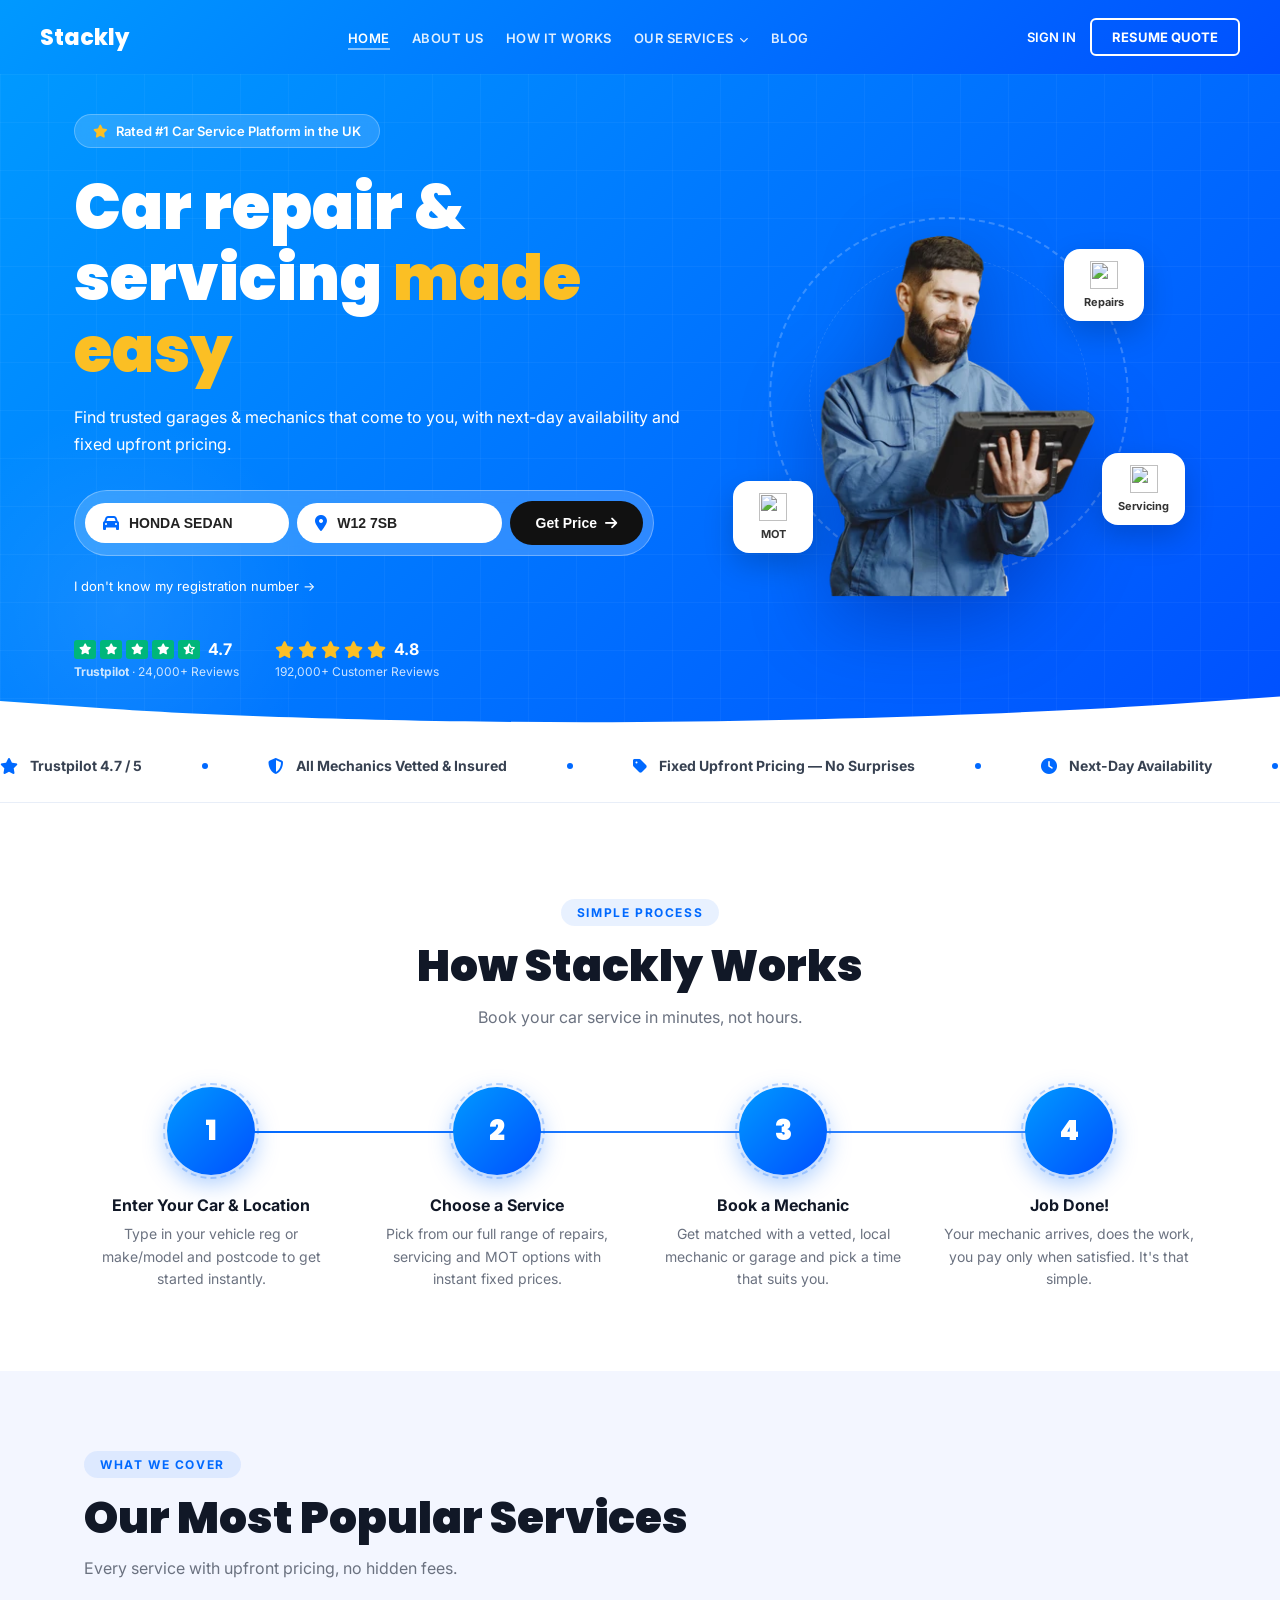
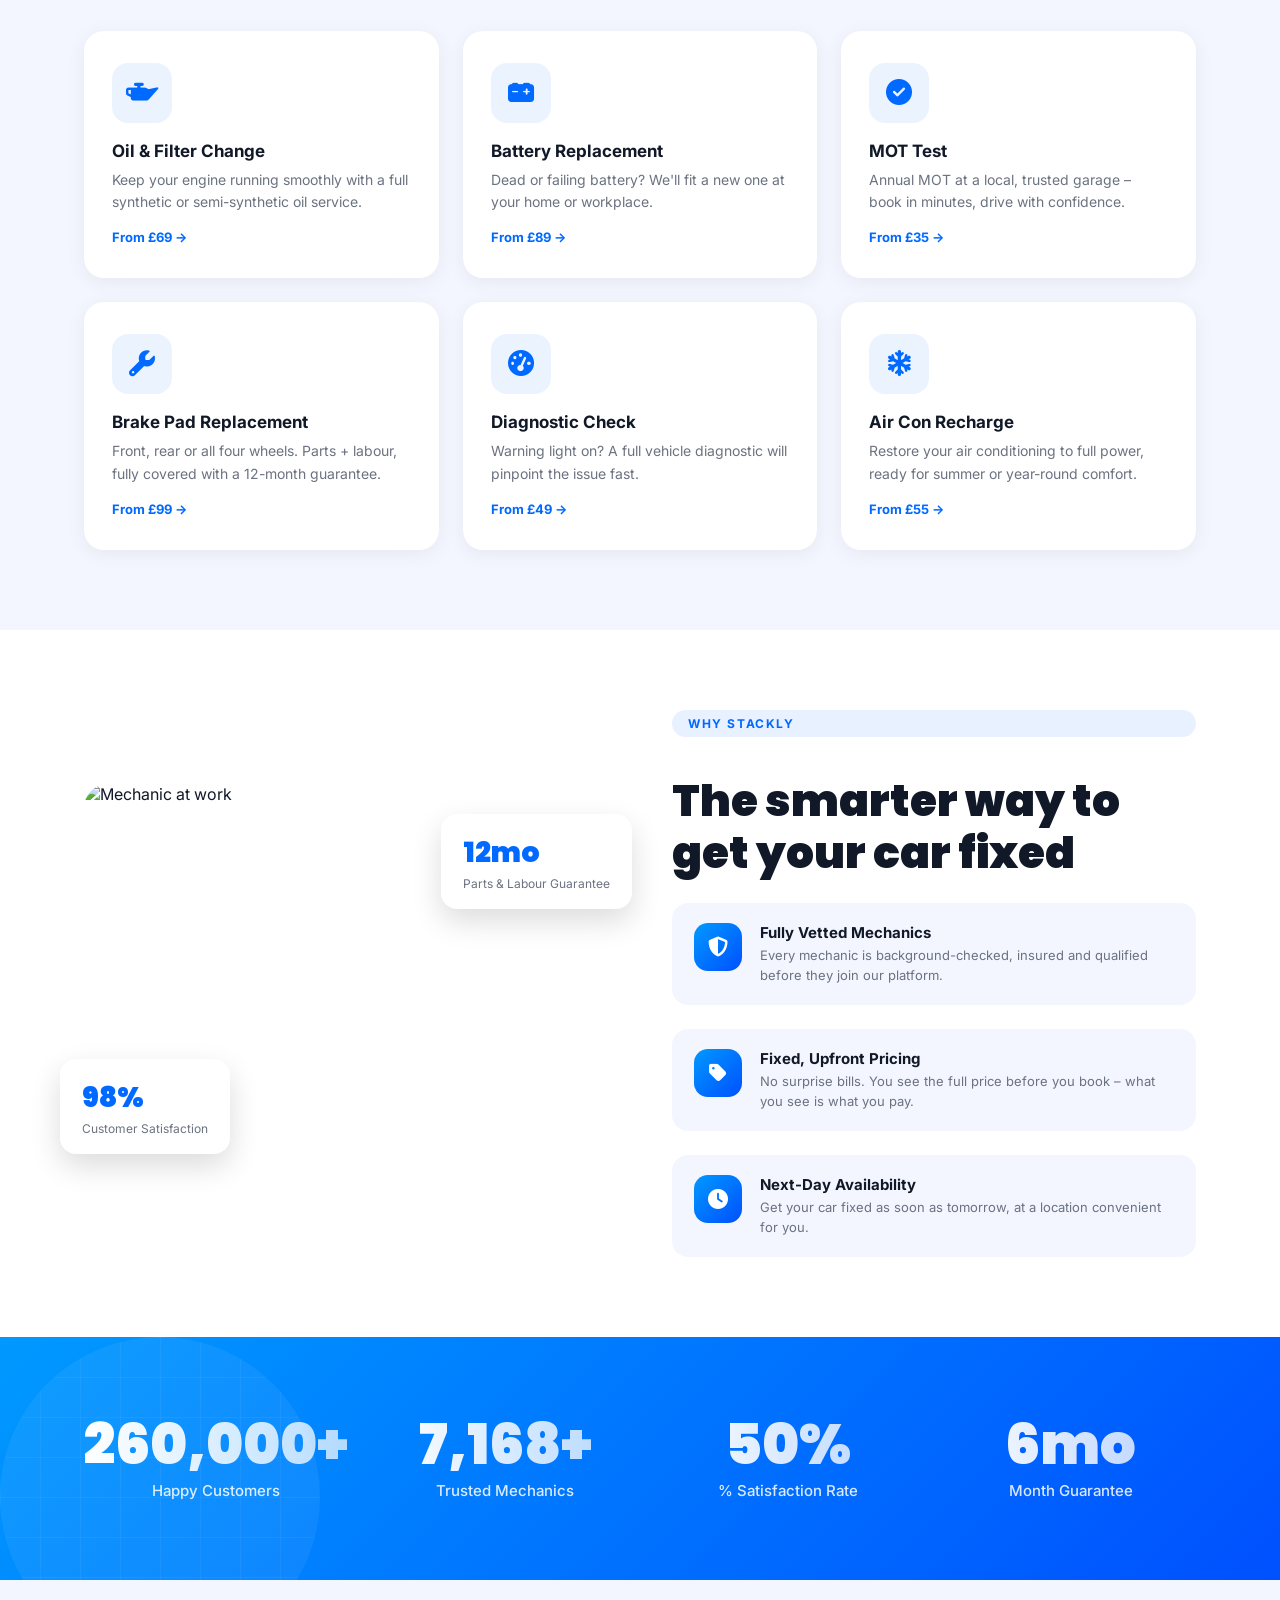
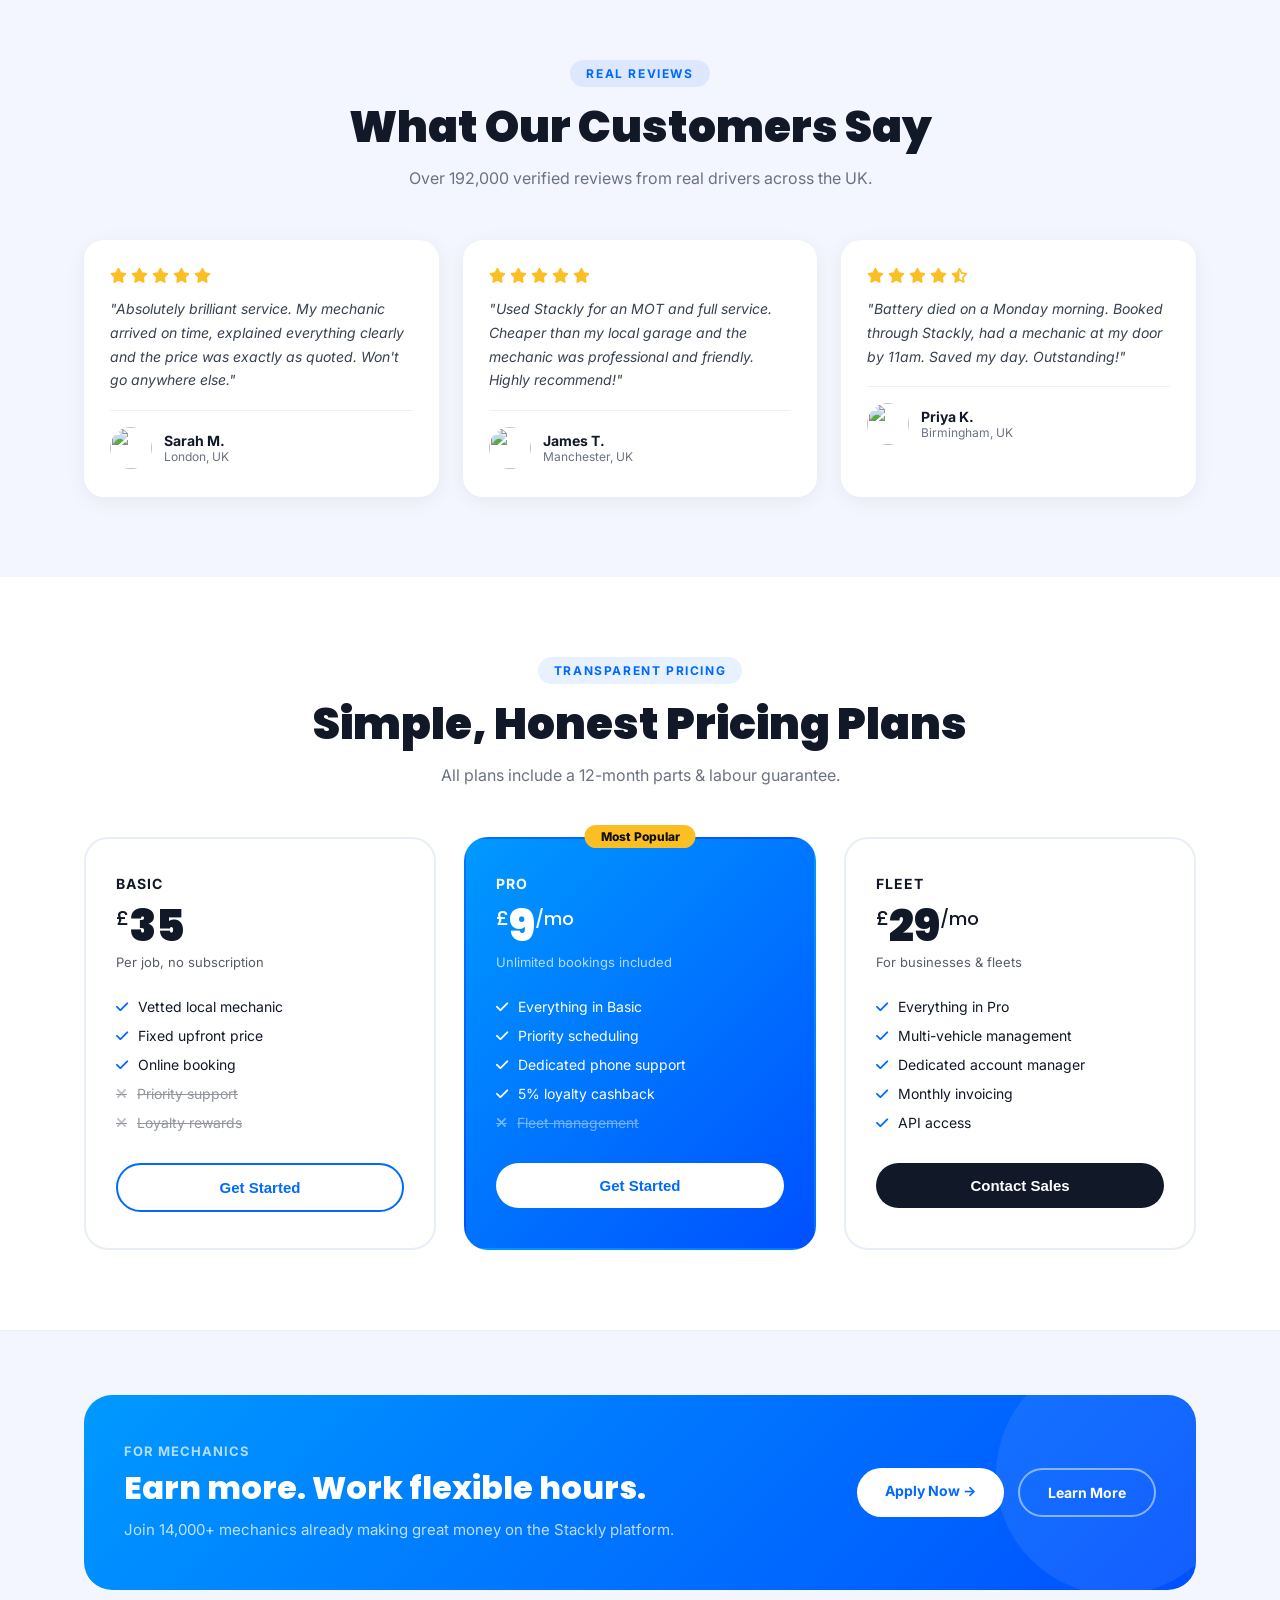
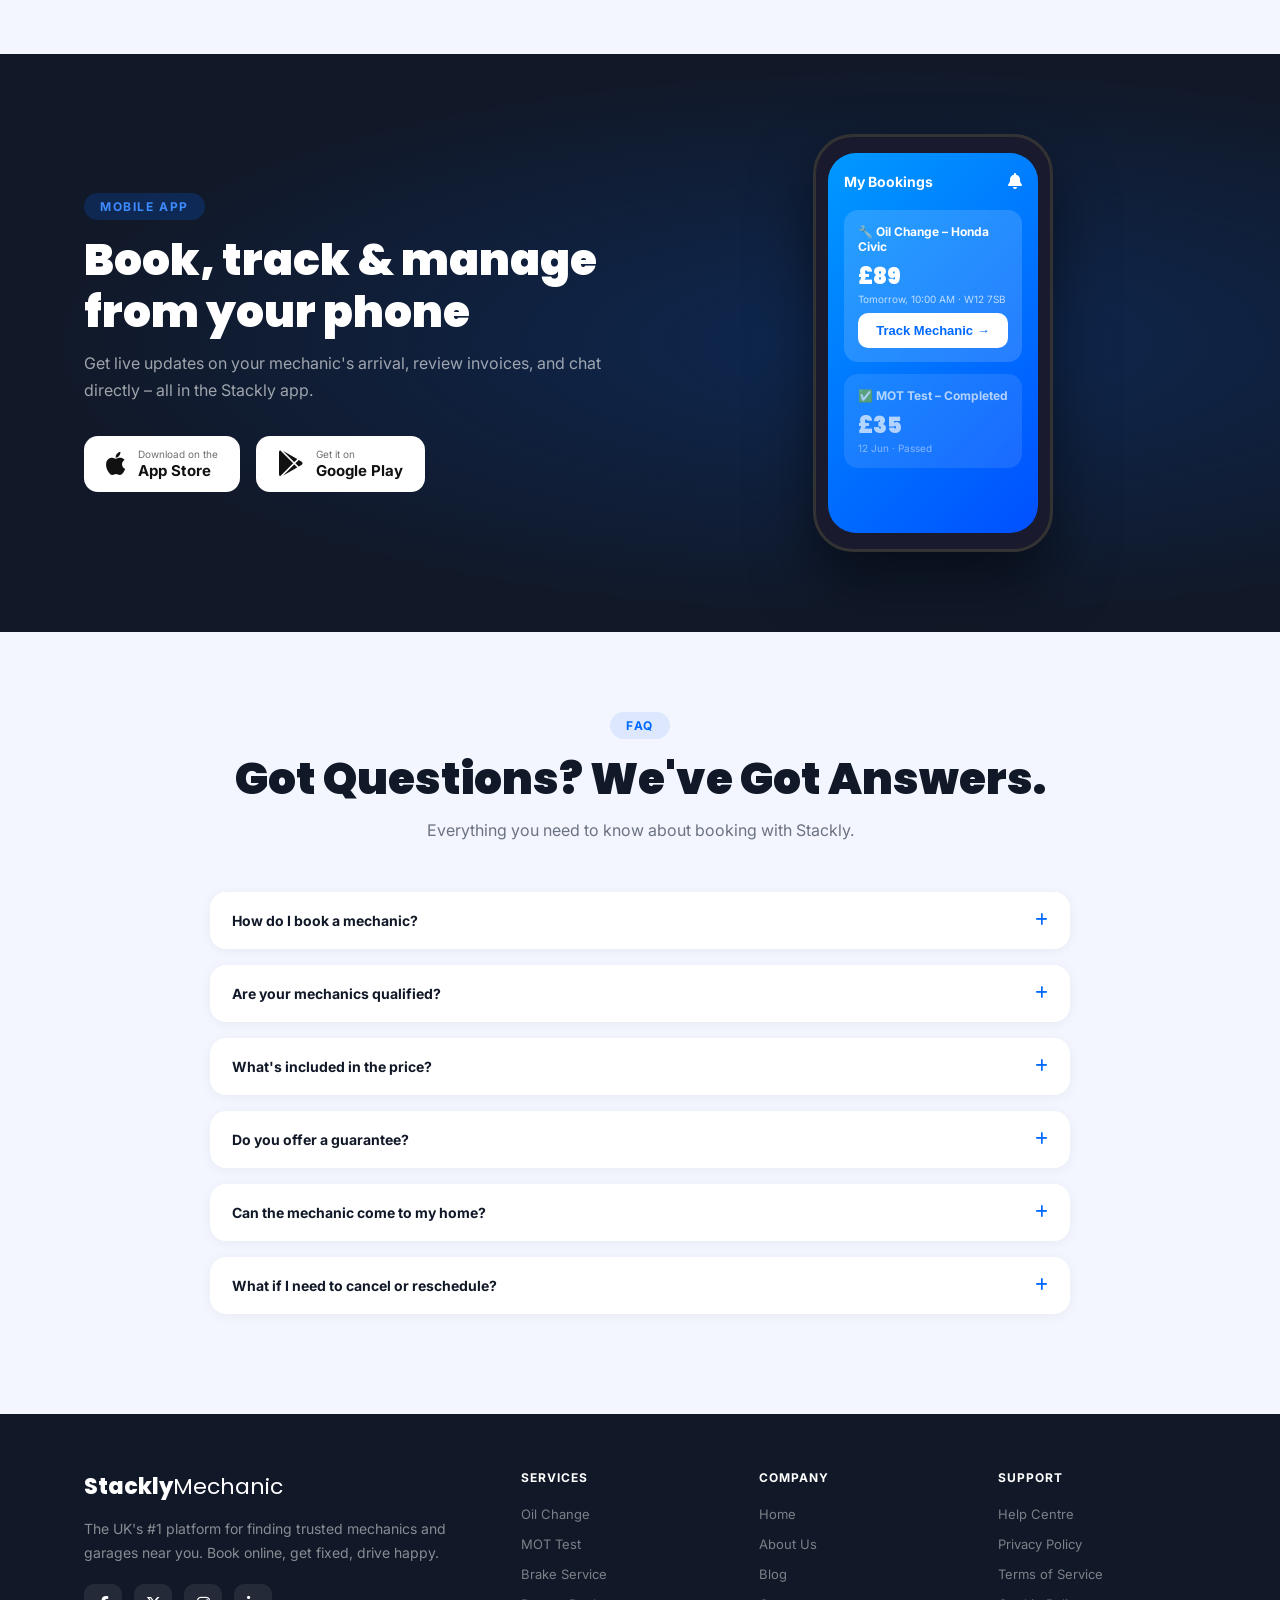
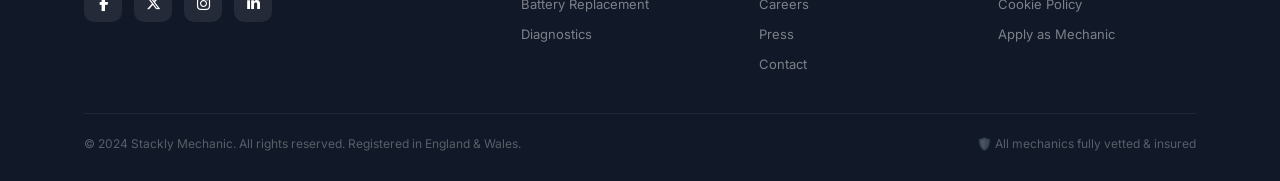
==== index.html @ ba6e13eb "first comit" ====
<!DOCTYPE html>
<html lang="en">

<head>
    <meta charset="UTF-8">
    <meta name="viewport" content="width=device-width, initial-scale=1.0">
    <title>StacklyMechanic – Car Repair & Servicing</title>
    <link rel="stylesheet" href="https://cdnjs.cloudflare.com/ajax/libs/font-awesome/6.4.0/css/all.min.css">
    <link
        href="https://fonts.googleapis.com/css2?family=Inter:wght@400;500;600;700;800&family=Poppins:wght@700;800;900&display=swap"
        rel="stylesheet">
    <link rel="stylesheet" href="style.css">
    <link rel="stylesheet" href="about.css">
</head>

<body>

<!-- OVERLAY -->
<div class="overlay" id="overlay"></div>

<!-- MOBILE MENU -->
<div class="mobile-menu" id="mobileMenu">
    <button class="mm-close" id="closeMenuBtn"><i class="fa-solid fa-xmark"></i></button>
    <a href="index.html" class="active">Home</a>
    <a href="about.html" >About Us</a>
    <a href="#">How It Works</a>
    <a href="#">Our Services</a>
    <a href="#">Blog</a>
    <a href="#">Support</a>
    <hr style="border:0;border-top:1px solid #eee;">
    <a href="#">Sign In</a>
    <a href="#" class="mob-resume">Resume Quote</a>
</div>

<!-- ============================================================
     HEADER
============================================================ -->
<div class="site-header" id="siteHeader">
    <nav class="nav-inner">
        <a href="#" class="logo">Stackly</a>
        <ul class="nav-links">
            <li><a href="#" class="active">Home</a></li>
            <li><a href="#" >About Us</a></li>
            <li><a href="#">How It Works</a></li>
            <li><a href="#">Our Services <i class="fa-solid fa-chevron-down" style="font-size:9px;margin-left:2px;"></i></a></li>
            <li><a href="#">Blog</a></li>
        </ul>
        <div class="nav-right">
            <a href="#" class="btn-signin">Sign In</a>
            <a href="#" class="btn-resume">Resume Quote</a>
        </div>
        <button class="hamburger" id="hamburgerBtn"><i class="fa-solid fa-bars"></i></button>
    </nav>
</div>

    <!-- ============================================================
     SECTION 1: HERO
============================================================ -->
    <div class="hero-section">
        <div class="hero-container">
            <div class="hero-left">
                <div class="hero-badge">
                    <i class="fa-solid fa-star"></i> Rated #1 Car Service Platform in the UK
                </div>
                <h1>Car repair &amp; servicing <em>made easy</em></h1>
                <p>Find trusted garages &amp; mechanics that come to you, with next-day availability and fixed upfront
                    pricing.</p>

                <div class="search-box-wrap">
                    <div class="input-wrap">
                        <i class="fa-solid fa-car"></i>
                        <input type="text" value="HONDA SEDAN" placeholder="Enter Vehicle Make/Model">
                    </div>
                    <div class="input-wrap">
                        <i class="fa-solid fa-location-dot"></i>
                        <input type="text" value="W12 7SB" placeholder="Enter Postcode">
                    </div>
                    <button class="get-price-btn">Get Price <i class="fa-solid fa-arrow-right"></i></button>
                </div>
                <a href="#" class="unknown-reg">I don't know my registration number →</a>

                <div class="reviews-row">
                    <div class="rating-block">
                        <div class="stars">
                            <span class="tp-star fa-solid fa-star"></span>
                            <span class="tp-star fa-solid fa-star"></span>
                            <span class="tp-star fa-solid fa-star"></span>
                            <span class="tp-star fa-solid fa-star"></span>
                            <span class="tp-star fa-solid fa-star-half-stroke"></span>
                            <span class="score">4.7</span>
                        </div>
                        <div class="rating-label"><strong>Trustpilot</strong> · 24,000+ Reviews</div>
                    </div>
                    <div class="rating-block">
                        <div class="stars">
                            <i class="fa-solid fa-star g-star"></i>
                            <i class="fa-solid fa-star g-star"></i>
                            <i class="fa-solid fa-star g-star"></i>
                            <i class="fa-solid fa-star g-star"></i>
                            <i class="fa-solid fa-star g-star"></i>
                            <span class="score">4.8</span>
                        </div>
                        <div class="rating-label">192,000+ Customer Reviews</div>
                    </div>
                </div>
            </div>

            <div class="hero-right">
                <div class="circle-ring"></div>
                <div class="circle-ring2"></div>
                <img src="./src/Untitled design-compressed.webp" alt="Mechanic" class="mechanic-img"
>

                <div class="fb fb-repairs">
                    <img src="https://img.icons8.com/ios-filled/50/007bff/wrench.png" alt="">
                    <span>Repairs</span>
                </div>
                <div class="fb fb-service">
                    <img src="https://img.icons8.com/ios-filled/50/007bff/maintenance.png" alt="">
                    <span>Servicing</span>
                </div>
                <div class="fb fb-mot">
                    <img src="https://img.icons8.com/ios-filled/50/007bff/car-roof-box.png" alt="">
                    <span>MOT</span>
                </div>
            </div>
        </div>

        <div class="wave-wrap">
            <svg viewBox="0 0 1440 80" preserveAspectRatio="none">
            <path d="M0,40L120,50C240,60,480,70,720,68C960,66,1200,54,1320,44L1440,34L1440,80L0,80Z"></path>
        </svg>
        </div>
    </div>


    <section class="ticker-section">
    <div class="ticker-track">
        <!-- Duplicated for seamless loop -->
        <div class="ticker-item"><i class="fa-solid fa-star"></i> Trustpilot 4.7 / 5</div>
        <div class="ticker-dot"></div>
        <div class="ticker-item"><i class="fa-solid fa-shield-halved"></i> All Mechanics Vetted &amp; Insured</div>
        <div class="ticker-dot"></div>
        <div class="ticker-item"><i class="fa-solid fa-tag"></i> Fixed Upfront Pricing — No Surprises</div>
        <div class="ticker-dot"></div>
        <div class="ticker-item"><i class="fa-solid fa-clock"></i> Next-Day Availability</div>
        <div class="ticker-dot"></div>
        <div class="ticker-item"><i class="fa-solid fa-award"></i> Best Car Service Platform 2023</div>
        <div class="ticker-dot"></div>
        <div class="ticker-item"><i class="fa-solid fa-star"></i> Google 4.8 / 5 — 192K+ Reviews</div>
        <div class="ticker-dot"></div>
        <div class="ticker-item"><i class="fa-solid fa-rotate"></i> 12-Month Parts &amp; Labour Guarantee</div>
        <div class="ticker-dot"></div>
        <!-- duplicate -->
        <div class="ticker-item"><i class="fa-solid fa-star"></i> Trustpilot 4.7 / 5</div>
        <div class="ticker-dot"></div>
        <div class="ticker-item"><i class="fa-solid fa-shield-halved"></i> All Mechanics Vetted &amp; Insured</div>
        <div class="ticker-dot"></div>
        <div class="ticker-item"><i class="fa-solid fa-tag"></i> Fixed Upfront Pricing — No Surprises</div>
        <div class="ticker-dot"></div>
        <div class="ticker-item"><i class="fa-solid fa-clock"></i> Next-Day Availability</div>
        <div class="ticker-dot"></div>
        <div class="ticker-item"><i class="fa-solid fa-award"></i> Best Car Service Platform 2023</div>
        <div class="ticker-dot"></div>
        <div class="ticker-item"><i class="fa-solid fa-star"></i> Google 4.8 / 5 — 192K+ Reviews</div>
        <div class="ticker-dot"></div>
        <div class="ticker-item"><i class="fa-solid fa-rotate"></i> 12-Month Parts &amp; Labour Guarantee</div>
        <div class="ticker-dot"></div>
    </div>
</section>

    <!-- ============================================================
     SECTION 2: HOME
============================================================ -->
    <section class="hiw-section">
        <div class="container">
            <div class="hiw-header">
                <p class="section-tag reveal">Simple Process</p>
                <h2 class="section-title reveal d1">How Stackly Works</h2>
                <p class="section-sub reveal d2">Book your car service in minutes, not hours.</p>
            </div>
            <div class="steps-grid">
                <div class="step-card reveal d1">
                    <div class="step-num">1</div>
                    <h3>Enter Your Car &amp; Location</h3>
                    <p>Type in your vehicle reg or make/model and postcode to get started instantly.</p>
                </div>
                <div class="step-card reveal d2">
                    <div class="step-num">2</div>
                    <h3>Choose a Service</h3>
                    <p>Pick from our full range of repairs, servicing and MOT options with instant fixed prices.</p>
                </div>
                <div class="step-card reveal d3">
                    <div class="step-num">3</div>
                    <h3>Book a Mechanic</h3>
                    <p>Get matched with a vetted, local mechanic or garage and pick a time that suits you.</p>
                </div>
                <div class="step-card reveal d4">
                    <div class="step-num">4</div>
                    <h3>Job Done!</h3>
                    <p>Your mechanic arrives, does the work, you pay only when satisfied. It's that simple.</p>
                </div>
            </div>
        </div>
    </section>

    <!-- ============================================================
     SECTION 3: SERVICES
============================================================ -->
    <section class="services-section">
        <div class="container">
            <div class="services-header">
                <p class="section-tag reveal">What We Cover</p>
                <h2 class="section-title reveal d1">Our Most Popular Services</h2>
                <p class="section-sub reveal d2">Every service with upfront pricing, no hidden fees.</p>
            </div>
            <div class="services-grid">
                <div class="service-card reveal d1">
                    <div class="service-icon"><i class="fa-solid fa-oil-can"></i></div>
                    <h3>Oil &amp; Filter Change</h3>
                    <p>Keep your engine running smoothly with a full synthetic or semi-synthetic oil service.</p>
                    <span class="price-from">From £69 →</span>
                </div>
                <div class="service-card reveal d2">
                    <div class="service-icon"><i class="fa-solid fa-car-battery"></i></div>
                    <h3>Battery Replacement</h3>
                    <p>Dead or failing battery? We'll fit a new one at your home or workplace.</p>
                    <span class="price-from">From £89 →</span>
                </div>
                <div class="service-card reveal d3">
                    <div class="service-icon"><i class="fa-solid fa-circle-check"></i></div>
                    <h3>MOT Test</h3>
                    <p>Annual MOT at a local, trusted garage – book in minutes, drive with confidence.</p>
                    <span class="price-from">From £35 →</span>
                </div>
                <div class="service-card reveal d1">
                    <div class="service-icon"><i class="fa-solid fa-wrench"></i></div>
                    <h3>Brake Pad Replacement</h3>
                    <p>Front, rear or all four wheels. Parts + labour, fully covered with a 12-month guarantee.</p>
                    <span class="price-from">From £99 →</span>
                </div>
                <div class="service-card reveal d2">
                    <div class="service-icon"><i class="fa-solid fa-gauge-high"></i></div>
                    <h3>Diagnostic Check</h3>
                    <p>Warning light on? A full vehicle diagnostic will pinpoint the issue fast.</p>
                    <span class="price-from">From £49 →</span>
                </div>
                <div class="service-card reveal d3">
                    <div class="service-icon"><i class="fa-solid fa-snowflake"></i></div>
                    <h3>Air Con Recharge</h3>
                    <p>Restore your air conditioning to full power, ready for summer or year-round comfort.</p>
                    <span class="price-from">From £55 →</span>
                </div>
            </div>
        </div>
    </section>

    <!-- ============================================================
     SECTION 4: WHY CHOOSE US
============================================================ -->
    <section class="trust-section">
        <div class="container">
            <div class="trust-inner">
                <div class="trust-visual reveal-left">
                    <div class="trust-img-bg">
                        <img src="https://images.unsplash.com/photo-1625047509168-a7026f36de04?auto=format&fit=crop&q=80&w=800"
                            alt="Mechanic at work">
                    </div>
                    <div class="trust-stat ts1">
                        <div class="num">98%</div>
                        <div class="lbl">Customer Satisfaction</div>
                    </div>
                    <div class="trust-stat ts2">
                        <div class="num">12mo</div>
                        <div class="lbl">Parts &amp; Labour Guarantee</div>
                    </div>
                </div>
                <div class="trust-list">
                    <p class="section-tag reveal">Why Stackly</p>
                    <h2 class="section-title reveal d1">The smarter way to get your car fixed</h2>
                    <div class="trust-item reveal d2">
                        <div class="ti-icon"><i class="fa-solid fa-shield-halved"></i></div>
                        <div class="ti-text">
                            <h4>Fully Vetted Mechanics</h4>
                            <p>Every mechanic is background-checked, insured and qualified before they join our
                                platform.</p>
                        </div>
                    </div>
                    <div class="trust-item reveal d3">
                        <div class="ti-icon"><i class="fa-solid fa-tag"></i></div>
                        <div class="ti-text">
                            <h4>Fixed, Upfront Pricing</h4>
                            <p>No surprise bills. You see the full price before you book – what you see is what you pay.
                            </p>
                        </div>
                    </div>
                    <div class="trust-item reveal d4">
                        <div class="ti-icon"><i class="fa-solid fa-clock"></i></div>
                        <div class="ti-text">
                            <h4>Next-Day Availability</h4>
                            <p>Get your car fixed as soon as tomorrow, at a location convenient for you.</p>
                        </div>
                    </div>
                </div>
            </div>
        </div>
    </section>

    <!-- ============================================================
     SECTION 5: STATS
============================================================ -->
    <section class="stats-section">
        <div class="container">
            <div class="stats-grid">
                <div class="stat-item reveal d1">
                    <div class="big" data-target="500000">0</div>
                    <p>Happy Customers</p>
                </div>
                <div class="stat-item reveal d2">
                    <div class="big" data-target="14000">0</div>
                    <p>Trusted Mechanics</p>
                </div>
                <div class="stat-item reveal d3">
                    <div class="big" data-target="98">0</div>
                    <p>% Satisfaction Rate</p>
                </div>
                <div class="stat-item reveal d4">
                    <div class="big" data-target="12">0</div>
                    <p>Month Guarantee</p>
                </div>
            </div>
        </div>
    </section>

    <!-- ============================================================
     SECTION 6: TESTIMONIALS
============================================================ -->
    <section class="testimonials-section">
        <div class="container">
            <div class="testimonials-header">
                <p class="section-tag reveal">Real Reviews</p>
                <h2 class="section-title reveal d1">What Our Customers Say</h2>
                <p class="section-sub reveal d2">Over 192,000 verified reviews from real drivers across the UK.</p>
            </div>
            <div class="reviews-grid">
                <div class="review-card reveal d1">
                    <div class="review-stars">
                        <i class="fa-solid fa-star"></i><i class="fa-solid fa-star"></i>
                        <i class="fa-solid fa-star"></i><i class="fa-solid fa-star"></i><i class="fa-solid fa-star"></i>
                    </div>
                    <p>"Absolutely brilliant service. My mechanic arrived on time, explained everything clearly and the
                        price was exactly as quoted. Won't go anywhere else."</p>
                    <div class="reviewer">
                        <img src="https://randomuser.me/api/portraits/women/44.jpg" alt="" class="reviewer-avatar">
                        <div>
                            <div class="reviewer-name">Sarah M.</div>
                            <div class="reviewer-loc">London, UK</div>
                        </div>
                    </div>
                </div>
                <div class="review-card reveal d2">
                    <div class="review-stars">
                        <i class="fa-solid fa-star"></i><i class="fa-solid fa-star"></i>
                        <i class="fa-solid fa-star"></i><i class="fa-solid fa-star"></i><i class="fa-solid fa-star"></i>
                    </div>
                    <p>"Used Stackly for an MOT and full service. Cheaper than my local garage and the mechanic
                        was professional and friendly. Highly recommend!"</p>
                    <div class="reviewer">
                        <img src="https://randomuser.me/api/portraits/men/32.jpg" alt="" class="reviewer-avatar">
                        <div>
                            <div class="reviewer-name">James T.</div>
                            <div class="reviewer-loc">Manchester, UK</div>
                        </div>
                    </div>
                </div>
                <div class="review-card reveal d3">
                    <div class="review-stars">
                        <i class="fa-solid fa-star"></i><i class="fa-solid fa-star"></i>
                        <i class="fa-solid fa-star"></i><i class="fa-solid fa-star"></i><i
                            class="fa-solid fa-star-half-stroke"></i>
                    </div>
                    <p>"Battery died on a Monday morning. Booked through Stackly, had a mechanic at my door by
                        11am. Saved my day. Outstanding!"</p>
                    <div class="reviewer">
                        <img src="https://randomuser.me/api/portraits/women/68.jpg" alt="" class="reviewer-avatar">
                        <div>
                            <div class="reviewer-name">Priya K.</div>
                            <div class="reviewer-loc">Birmingham, UK</div>
                        </div>
                    </div>
                </div>
            </div>
        </div>
    </section>

    <!-- ============================================================
     SECTION 7: PRICING
============================================================ -->
    <section class="pricing-section">
        <div class="container">
            <div class="pricing-header">
                <p class="section-tag reveal">Transparent Pricing</p>
                <h2 class="section-title reveal d1">Simple, Honest Pricing Plans</h2>
                <p class="section-sub reveal d2">All plans include a 12-month parts &amp; labour guarantee.</p>
            </div>
            <div class="pricing-grid">
                <div class="pricing-card reveal d1">
                    <div class="pricing-name">Basic</div>
                    <div class="pricing-price"><span>£</span>35</div>
                    <div class="pricing-sub">Per job, no subscription</div>
                    <ul class="pricing-features">
                        <li><i class="fa-solid fa-check"></i> Vetted local mechanic</li>
                        <li><i class="fa-solid fa-check"></i> Fixed upfront price</li>
                        <li><i class="fa-solid fa-check"></i> Online booking</li>
                        <li class="off"><i class="fa-solid fa-xmark"></i> Priority support</li>
                        <li class="off"><i class="fa-solid fa-xmark"></i> Loyalty rewards</li>
                    </ul>
                    <button class="pricing-btn outline">Get Started</button>
                </div>
                <div class="pricing-card featured reveal-scale d2">
                    <div class="pricing-badge">Most Popular</div>
                    <div class="pricing-name">Pro</div>
                    <div class="pricing-price"><span>£</span>9<span style="font-size:18px">/mo</span></div>
                    <div class="pricing-sub">Unlimited bookings included</div>
                    <ul class="pricing-features">
                        <li><i class="fa-solid fa-check"></i> Everything in Basic</li>
                        <li><i class="fa-solid fa-check"></i> Priority scheduling</li>
                        <li><i class="fa-solid fa-check"></i> Dedicated phone support</li>
                        <li><i class="fa-solid fa-check"></i> 5% loyalty cashback</li>
                        <li class="off"><i class="fa-solid fa-xmark"></i> Fleet management</li>
                    </ul>
                    <button class="pricing-btn white">Get Started</button>
                </div>
                <div class="pricing-card reveal d3">
                    <div class="pricing-name">Fleet</div>
                    <div class="pricing-price"><span>£</span>29<span style="font-size:18px">/mo</span></div>
                    <div class="pricing-sub">For businesses &amp; fleets</div>
                    <ul class="pricing-features">
                        <li><i class="fa-solid fa-check"></i> Everything in Pro</li>
                        <li><i class="fa-solid fa-check"></i> Multi-vehicle management</li>
                        <li><i class="fa-solid fa-check"></i> Dedicated account manager</li>
                        <li><i class="fa-solid fa-check"></i> Monthly invoicing</li>
                        <li><i class="fa-solid fa-check"></i> API access</li>
                    </ul>
                    <button class="pricing-btn solid">Contact Sales</button>
                </div>
            </div>
        </div>
    </section>

    <!-- ============================================================
     SECTION 8: MECHANICS CTA BANNER
============================================================ -->
    <section style="padding:64px 0; background:var(--pale); border-top:1px solid #e8eef8;">
        <div class="container">
            <div
                style="background:var(--grad); border-radius:28px; padding:48px 40px; display:flex; justify-content:space-between; align-items:center; flex-wrap:wrap; gap:28px; position:relative; overflow:hidden;">
                <div
                    style="position:absolute;top:-40px;right:-40px;width:240px;height:240px;background:rgba(255,255,255,.08);border-radius:50%;">
                </div>
                <div class="reveal-left" style="flex:1;min-width:200px;">
                    <p
                        style="color:rgba(255,255,255,.7);font-size:13px;font-weight:700;text-transform:uppercase;letter-spacing:1px;margin-bottom:10px;">
                        For Mechanics</p>
                    <h3
                        style="font-family:'Poppins',sans-serif;font-size:clamp(22px,3vw,32px);font-weight:800;color:#fff;line-height:1.2;margin-bottom:10px;">
                        Earn more. Work flexible hours.</h3>
                    <p style="color:rgba(255,255,255,.75);font-size:15px;line-height:1.6;">Join 14,000+ mechanics
                        already making great money on the Stackly platform.</p>
                </div>
                <div class="reveal-right" style="display:flex;gap:14px;flex-wrap:wrap;">
                    <a href="#"
                        style="background:#fff;color:var(--blue);padding:14px 28px;border-radius:50px;font-size:14px;font-weight:700;text-decoration:none;transition:transform .2s,box-shadow .2s;"
                        onmouseover="this.style.transform='translateY(-4px)';this.style.boxShadow='0 12px 30px rgba(0,0,0,.2)'"
                        onmouseout="this.style.transform='';this.style.boxShadow=''">Apply Now →</a>
                    <a href="#"
                        style="background:transparent;color:#fff;padding:14px 28px;border-radius:50px;font-size:14px;font-weight:700;text-decoration:none;border:2px solid rgba(255,255,255,.5);transition:border-color .2s"
                        onmouseover="this.style.borderColor='#fff'"
                        onmouseout="this.style.borderColor='rgba(255,255,255,.5)'">Learn More</a>
                </div>
            </div>
        </div>
    </section>

    <!-- ============================================================
     SECTION 9: APP DOWNLOAD
============================================================ -->
    <section class="app-section">
        <div class="container">
            <div class="app-inner">
                <div class="app-left">
                    <p class="section-tag reveal">Mobile App</p>
                    <h2 class="section-title reveal d1">Book, track &amp; manage from your phone</h2>
                    <p class="section-sub reveal d2">Get live updates on your mechanic's arrival, review invoices, and
                        chat directly – all in the Stackly app.</p>
                    <div class="app-btns reveal d3">
                        <a href="#" class="app-btn">
                            <i class="fa-brands fa-apple"></i>
                            <div class="app-btn-text">
                                <small>Download on the</small>
                                <strong>App Store</strong>
                            </div>
                        </a>
                        <a href="#" class="app-btn">
                            <i class="fa-brands fa-google-play"></i>
                            <div class="app-btn-text">
                                <small>Get it on</small>
                                <strong>Google Play</strong>
                            </div>
                        </a>
                    </div>
                </div>
                <div class="app-phone reveal-right">
                    <div class="phone-mockup">
                        <div class="phone-screen">
                            <div class="ps-header">
                                <span style="font-size:14px;font-weight:700;">My Bookings</span>
                                <i class="fa-solid fa-bell"></i>
                            </div>
                            <div class="ps-card">
                                <div class="ps-card-title">🔧 Oil Change – Honda Civic</div>
                                <div class="ps-card-price">£89</div>
                                <div class="ps-card-sub">Tomorrow, 10:00 AM · W12 7SB</div>
                                <button class="ps-btn">Track Mechanic →</button>
                            </div>
                            <div class="ps-card" style="opacity:.7;">
                                <div class="ps-card-title">✅ MOT Test – Completed</div>
                                <div class="ps-card-price">£35</div>
                                <div class="ps-card-sub">12 Jun · Passed</div>
                            </div>
                        </div>
                    </div>
                </div>
            </div>
        </div>
    </section>

    <!-- ============================================================
     SECTION 10: FAQ
============================================================ -->
    <section class="faq-section">
        <div class="container">
            <div class="faq-header">
                <p class="section-tag reveal">FAQ</p>
                <h2 class="section-title reveal d1">Got Questions? We've Got Answers.</h2>
                <p class="section-sub reveal d2">Everything you need to know about booking with Stackly.</p>
            </div>
            <div class="faq-grid">
                <div class="faq-item reveal d1">
                    <div class="faq-q">How do I book a mechanic? <i class="fa-solid fa-plus"></i></div>
                    <div class="faq-a">Enter your car details and postcode, choose a service, pick a time slot, and
                        confirm. It takes less than 2 minutes!</div>
                </div>
                <div class="faq-item reveal d2">
                    <div class="faq-q">Are your mechanics qualified? <i class="fa-solid fa-plus"></i></div>
                    <div class="faq-a">Yes. Every mechanic on our platform is vetted, fully insured, and holds relevant
                        industry qualifications (IMI, City &amp; Guilds, or equivalent).</div>
                </div>
                <div class="faq-item reveal d3">
                    <div class="faq-q">What's included in the price? <i class="fa-solid fa-plus"></i></div>
                    <div class="faq-a">The price shown includes all parts and labour. There are no hidden fees or
                        call-out charges – what you see is exactly what you pay.</div>
                </div>
                <div class="faq-item reveal d4">
                    <div class="faq-q">Do you offer a guarantee? <i class="fa-solid fa-plus"></i></div>
                    <div class="faq-a">Absolutely. All work comes with a 12-month / 12,000-mile parts and labour
                        guarantee for your complete peace of mind.</div>
                </div>
                <div class="faq-item reveal d5">
                    <div class="faq-q">Can the mechanic come to my home? <i class="fa-solid fa-plus"></i></div>
                    <div class="faq-a">Yes! Our mobile mechanics can come to your home, workplace, or any location with
                        safe, level ground and adequate space to work.</div>
                </div>
                <div class="faq-item reveal d6">
                    <div class="faq-q">What if I need to cancel or reschedule? <i class="fa-solid fa-plus"></i></div>
                    <div class="faq-a">You can cancel or reschedule for free up to 24 hours before your appointment.
                        Just log in to your account or contact our support team.</div>
                </div>
            </div>
        </div>
    </section>

    <!-- ============================================================
     FOOTER
============================================================ -->
    <footer>
        <div class="container">
            <div class="footer-grid">
                <div>
                    <a href="#" class="footer-logo">Stackly<span>Mechanic</span></a>
                    <p class="footer-desc">The UK's #1 platform for finding trusted mechanics and garages near you. Book
                        online, get fixed, drive happy.</p>
                    <div class="footer-socials">
                        <a href="#" class="social-btn"><i class="fa-brands fa-facebook-f"></i></a>
                        <a href="#" class="social-btn"><i class="fa-brands fa-x-twitter"></i></a>
                        <a href="#" class="social-btn"><i class="fa-brands fa-instagram"></i></a>
                        <a href="#" class="social-btn"><i class="fa-brands fa-linkedin-in"></i></a>
                    </div>
                </div>
                <div class="footer-col">
                    <h5>Services</h5>
                    <ul>
                        <li><a href="#">Oil Change</a></li>
                        <li><a href="#">MOT Test</a></li>
                        <li><a href="#">Brake Service</a></li>
                        <li><a href="#">Battery Replacement</a></li>
                        <li><a href="#">Diagnostics</a></li>
                    </ul>
                </div>
                <div class="footer-col">
                    <h5>Company</h5>
                    <ul>
                        <li><a href="#">Home</a></li>
                        <li><a href="#">About Us</a></li>
                        <li><a href="#">Blog</a></li>
                        <li><a href="#">Careers</a></li>
                        <li><a href="#">Press</a></li>
                        <li><a href="#">Contact</a></li>
                    </ul>
                </div>
                <div class="footer-col">
                    <h5>Support</h5>
                    <ul>
                        <li><a href="#">Help Centre</a></li>
                        <li><a href="#">Privacy Policy</a></li>
                        <li><a href="#">Terms of Service</a></li>
                        <li><a href="#">Cookie Policy</a></li>
                        <li><a href="#">Apply as Mechanic</a></li>
                    </ul>
                </div>
            </div>
            <div class="footer-bottom">
                <p>© 2024 Stackly Mechanic. All rights reserved. Registered in England & Wales.</p>
                <p>🛡️ All mechanics fully vetted & insured</p>
            </div>
        </div>
    </footer>

    <!-- ============================================================
     JAVASCRIPT
============================================================ -->
    <script>
        /* --- Mobile Menu --- */
        const hamburger = document.getElementById('hamburgerBtn');
        const closeBtn = document.getElementById('closeMenuBtn');
        const mobileMenu = document.getElementById('mobileMenu');
        const overlay = document.getElementById('overlay');

        const openMenu = () => { mobileMenu.classList.add('active'); overlay.classList.add('active'); }
        const closeMenu = () => { mobileMenu.classList.remove('active'); overlay.classList.remove('active'); }

        hamburger.addEventListener('click', openMenu);
        closeBtn.addEventListener('click', closeMenu);
        overlay.addEventListener('click', closeMenu);

        /* --- Scroll Reveal --- */
        const observer = new IntersectionObserver((entries) => {
            entries.forEach(e => {
                if (e.isIntersecting) {
                    e.target.classList.add('visible');
                }
            });
        }, { threshold: 0.12 });

        document.querySelectorAll('.reveal, .reveal-left, .reveal-right, .reveal-scale').forEach(el => {
            observer.observe(el);
        });

        /* --- Counter Animation --- */
        const counterObserver = new IntersectionObserver((entries) => {
            entries.forEach(e => {
                if (e.isIntersecting && !e.target.dataset.done) {
                    e.target.dataset.done = true;
                    const target = +e.target.dataset.target;
                    const duration = 2000;
                    const step = target / (duration / 16);
                    let current = 0;
                    const timer = setInterval(() => {
                        current += step;
                        if (current >= target) {
                            current = target;
                            clearInterval(timer);
                        }
                        const formatted = target >= 1000
                            ? Math.floor(current).toLocaleString('en-GB') + (target === 500000 ? '+' : target === 14000 ? '+' : '')
                            : Math.floor(current) + (target === 98 ? '%' : target === 12 ? 'mo' : '');
                        e.target.textContent = formatted;
                    }, 16);
                }
            });
        }, { threshold: 0.4 });

        document.querySelectorAll('[data-target]').forEach(el => counterObserver.observe(el));

        // FAQ Accordion - Only one open at a time
        document.querySelectorAll('.faq-q').forEach(question => {
            question.addEventListener('click', () => {
                const currentItem = question.closest('.faq-item');

                // Close all other items
                document.querySelectorAll('.faq-item').forEach(item => {
                    if (item !== currentItem) {
                        item.classList.remove('open');
                    }
                });

                // Toggle current item
                currentItem.classList.toggle('open');
            });
        });
    </script>
</body>

</html>
---- style.css ----
/* ============================================================
    RESET & CSS VARIABLES
    ============================================================ */
    *,
*::before,
*::after {
    margin: 0;
    padding: 0;
    box-sizing: border-box;
}

:root {
    --blue: #0069ff;
    --blue-dark: #0050cc;
    --blue-light: #3d8bff;
    --grad: linear-gradient(135deg, #0099ff 0%, #0050ff 100%);
    --grad-h: linear-gradient(135deg, #0050ff 0%, #0099ff 100%);
    --dark: #111827;
    --mid: #374151;
    --soft: #6b7280;
    --pale: #f3f6ff;
    --white: #ffffff;
    --green: #00b67a;
    --yellow: #fbbf24;
    --radius: 18px;
    --shadow: 0 20px 60px rgba(0, 105, 255, 0.13);
    --shadow-sm: 0 6px 24px rgba(0, 0, 0, 0.08);
}

    html {
        scroll-behavior: smooth;
    }

    body {
        font-family: 'Inter', sans-serif;
        background: #fff;
        color: var(--dark);
        overflow-x: hidden;
    }

    /* ============================================================
    ANIMATION KEYFRAMES
    ============================================================ */
    @keyframes fadeUp {
        from {
            opacity: 0;
            transform: translateY(40px);
        }

        to {
            opacity: 1;
            transform: translateY(0);
        }
    }

    @keyframes fadeIn {
        from {
            opacity: 0;
        }

        to {
            opacity: 1;
        }
    }

    @keyframes slideLeft {
        from {
            opacity: 0;
            transform: translateX(60px);
        }

        to {
            opacity: 1;
            transform: translateX(0);
        }
    }

    @keyframes slideRight {
        from {
            opacity: 0;
            transform: translateX(-60px);
        }

        to {
            opacity: 1;
            transform: translateX(0);
        }
    }

    @keyframes scaleIn {
        from {
            opacity: 0;
            transform: scale(0.85);
        }

        to {
            opacity: 1;
            transform: scale(1);
        }
    }

    @keyframes float {

        0%,
        100% {
            transform: translateY(0px);
        }

        50% {
            transform: translateY(-12px);
        }
    }

    @keyframes spin {
        from {
            transform: rotate(0deg);
        }

        to {
            transform: rotate(360deg);
        }
    }

    @keyframes pulse {

        0%,
        100% {
            box-shadow: 0 0 0 0 rgba(0, 105, 255, 0.4);
        }

        50% {
            box-shadow: 0 0 0 14px rgba(0, 105, 255, 0);
        }
    }

    @keyframes countUp {
        from {
            opacity: 0;
            transform: translateY(20px);
        }

        to {
            opacity: 1;
            transform: translateY(0);
        }
    }

    @keyframes shimmer {
        0% {
            background-position: -200% center;
        }

        100% {
            background-position: 200% center;
        }
    }

    @keyframes badgePop {
        0% {
            transform: scale(0) rotate(-10deg);
            opacity: 0;
        }

        70% {
            transform: scale(1.1) rotate(2deg);
        }

        100% {
            transform: scale(1) rotate(0deg);
            opacity: 1;
        }
    }

    @keyframes rotateDash {
        from {
            transform: rotate(0deg);
        }

        to {
            transform: rotate(360deg);
        }
    }

    /* Scroll-reveal base */
    .reveal {
        opacity: 0;
        transform: translateY(40px);
        transition: opacity 0.7s ease, transform 0.7s ease;
    }

    .reveal.visible {
        opacity: 1;
        transform: translateY(0);
    }

    .reveal-left {
        opacity: 0;
        transform: translateX(-50px);
        transition: opacity 0.7s ease, transform 0.7s ease;
    }

    .reveal-left.visible {
        opacity: 1;
        transform: translateX(0);
    }

    .reveal-right {
        opacity: 0;
        transform: translateX(50px);
        transition: opacity 0.7s ease, transform 0.7s ease;
    }

    .reveal-right.visible {
        opacity: 1;
        transform: translateX(0);
    }

    .reveal-scale {
        opacity: 0;
        transform: scale(0.88);
        transition: opacity 0.6s ease, transform 0.6s ease;
    }

    .reveal-scale.visible {
        opacity: 1;
        transform: scale(1);
    }

    /* Stagger delays */
    .d1 {
        transition-delay: .1s
    }

    .d2 {
        transition-delay: .2s
    }

    .d3 {
        transition-delay: .3s
    }

    .d4 {
        transition-delay: .4s
    }

    .d5 {
        transition-delay: .5s
    }

    .d6 {
        transition-delay: .6s
    }

    /* ============================================================
    SECTION SHARED
    ============================================================ */
    section {
        width: 100%;
    }

 .container {
    max-width: 1160px;
    margin: 0 auto;
    padding: 0 24px;
}
    .section-tag {
        display: inline-block;
    background: rgba(0, 105, 255, .09);
    color: var(--blue);
    font-size: 12px;
    font-weight: 700;
    letter-spacing: 1.6px;
    text-transform: uppercase;
    padding: 6px 16px;
    border-radius: 100px;
    margin-bottom: 14px;
    }

    .section-title {
         font-family: 'Poppins', sans-serif;
    font-size: clamp(26px, 4vw, 44px);
    font-weight: 900;
    line-height: 1.18;
    color: var(--dark);
}


    .section-sub {
        font-size: 16px;
        color: var(--soft);
        margin-top: 12px;
        line-height: 1.7;
    }

    /* ============================================================
    1. HEADER / NAV
    ============================================================ */
.site-header {
    background: var(--grad);
    position: sticky;
    top: 0;
    z-index: 200;
    transition: background .4s, box-shadow .4s;
}

.site-header.scrolled {
    background:var(--grad);
    backdrop-filter: blur(12px);
    box-shadow: 0 4px 24px rgba(0, 0, 0, .2);
    color: white;
}

.nav-inner {
    display: flex;
    justify-content: space-between;
    align-items: center;
    padding: 18px 40px;
    max-width: 1400px;
    margin: 0 auto;
}

.logo {
    color: #fff;
    font-family: 'Poppins', sans-serif;
    font-size: 22px;
    font-weight: 800;
    text-decoration: none;
}

.logo span {
    font-weight: 400;
}

.nav-links {
    display: flex;
    list-style: none;
    gap: 22px;
    align-items: center;
}

.nav-links a {
    color: #fff;
    text-decoration: none;
    font-size: 13px;
    font-weight: 600;
    text-transform: uppercase;
    letter-spacing: .5px;
    opacity: .88;
    transition: opacity .2s;
}

.nav-links a:hover,
.nav-links a.active {
    opacity: 1;
    border-bottom: 2px solid rgba(255, 255, 255, .5);
    padding-bottom: 2px;
}

.nav-right {
    display: flex;
    align-items: center;
    gap: 14px;
}

.btn-signin {
    color: #fff;
    text-decoration: none;
    font-size: 13px;
    font-weight: 600;
    text-transform: uppercase;
}

.btn-resume {
    border: 2px solid #fff;
    color: #fff;
    padding: 9px 20px;
    border-radius: 6px;
    text-decoration: none;
    font-size: 13px;
    font-weight: 700;
    text-transform: uppercase;
    transition: background .3s, color .3s;
}

.btn-resume:hover {
    background: #fff;
    color: var(--blue);
}

.hamburger {
    display: none;
    cursor: pointer;
    background: none;
    border: none;
    color: #fff;
    font-size: 24px;
    z-index: 20;
}

/* Mobile drawer */
.mobile-menu {
    position: fixed;
    top: 0;
    right: -100%;
    width: 280px;
    height: 100vh;
    background: #fff;
    box-shadow: -5px 0 30px rgba(0, 0, 0, .15);
    z-index: 999;
    padding: 32px 28px;
    display: flex;
    flex-direction: column;
    gap: 20px;
    transition: right .35s cubic-bezier(.4, 0, .2, 1);
}

.mobile-menu.active {
    right: 0;
}

.mm-close {
    align-self: flex-end;
    background: none;
    border: none;
    font-size: 24px;
    color: #333;
    cursor: pointer;
}

.mobile-menu a {
    color: #333;
    text-decoration: none;
    font-size: 15px;
    font-weight: 600;
    padding: 6px 0;
    border-bottom: 1px solid #f0f0f0;
}

.mobile-menu a.active {
    color: var(--blue);
}

.mob-resume {
    color: var(--blue) !important;
    border: 2px solid var(--blue);
    border-bottom: 2px solid var(--blue) !important;
    text-align: center;
    border-radius: 6px;
    padding: 10px;
    margin-top: 8px;
}

.overlay {
    position: fixed;
    inset: 0;
    background: rgba(0, 0, 0, .42);
    z-index: 998;
    opacity: 0;
    pointer-events: none;
    transition: opacity .35s;
}

.overlay.active {
    opacity: 1;
    pointer-events: all;
}

    /* ============================================================
    2. HERO SECTION
    ============================================================ */
    .hero-section {
        background: var(--grad);
        min-height: 60vh;
        position: relative;
        align-items: center ;
        padding-bottom: 50px;
        overflow: hidden;
        
        
    }

    /* Animated background orbs */
    .hero-section::before {
    content: '';
    position: absolute;
    inset: 0;
    background-image:
        linear-gradient(rgba(255, 255, 255, .04) 1px, transparent 1px),
        linear-gradient(90deg, rgba(255, 255, 255, .04) 1px, transparent 1px);
    background-size: 48px 48px;
    }

    .hero-section::after {
        content: '';
        position: absolute;
        bottom: -80px;
        left: -80px;
        width: 400px;
        height: 400px;
        background: radial-gradient(circle, rgba(255, 255, 255, .08) 0%, transparent 70%);
        border-radius: 50%;
        animation: float 8s ease-in-out infinite reverse;
    }

    .hero-container {
        display: grid;
        grid-template-columns: 1.2fr 1fr;
        max-width: 1180px;
        margin: 40px auto 0;
        padding: 0 24px;
        align-items: center;
        position: relative;
        z-index: 2;
    }

    .hero-left {
        color: #fff;
    }

    .hero-badge {
        display: inline-flex;
        align-items: center;
        gap: 8px;
        background: rgba(255, 255, 255, .15);
        backdrop-filter: blur(8px);
        border: 1px solid rgba(255, 255, 255, .25);
        padding: 8px 18px;
        border-radius: 100px;
        font-size: 13px;
        font-weight: 600;
        color: #fff;
        margin-bottom: 24px;
        animation: fadeUp .6s .2s ease both;
    }

    .hero-badge i {
        color: #fbbf24;
    }

    .hero-left h1 {
        font-family: 'Poppins', sans-serif;
    font-size: clamp(34px, 5.5vw, 62px);
        font-weight: 900;
        line-height: 1.15;
        margin-bottom: 18px;
        animation: fadeUp .6s .3s ease both;
    }

    .hero-left h1 em {
        font-style: normal;
        color: #fbbf24;
    }

    .hero-left p {
        font-size: 16px;
        opacity: .9;
        margin-bottom: 32px;
        line-height: 1.7;
        animation: fadeUp .6s .4s ease both;
    }

    /* Search box */
    .search-box-wrap {
        background: rgba(255, 255, 255, .18);
        backdrop-filter: blur(10px);
        border: 1px solid rgba(255, 255, 255, .3);
        padding: 10px;
        border-radius: 50px;
        display: flex;
        align-items: center;
        gap: 8px;
        max-width: 580px;
        margin-bottom: 16px;
        animation: fadeUp .6s .5s ease both;
    }

    .input-wrap {
        background: #fff;
        flex: 1;
        display: flex;
        align-items: center;
        padding: 12px 18px;
        border-radius: 40px;
        gap: 10px;
        min-width: 0;
    }

    .input-wrap i {
        color: var(--blue);
        font-size: 16px;
        flex-shrink: 0;
    }

    .input-wrap input {
        border: none;
        outline: none;
        width: 100%;
        font-size: 14px;
        font-weight: 600;
        color: #222;
        text-transform: uppercase;
        background: transparent;
    }

    .input-wrap input::placeholder {
        color: #999;
        text-transform: none;
        font-weight: 400;
    }

    .get-price-btn {
        background: #111;
        color: #fff;
        border: none;
        padding: 14px 26px;
        border-radius: 40px;
        font-size: 14px;
        font-weight: 700;
        cursor: pointer;
        display: inline-flex;
        align-items: center;
        gap: 8px;
        white-space: nowrap;
        transition: background .2s, transform .2s;
        flex-shrink: 0;
    }

    .get-price-btn:hover {
        background: #333;
        transform: scale(1.03);
    }

    .unknown-reg {
        display: inline-block;
        color: #fff;
        font-size: 13px;
        text-decoration: none;
        opacity: .85;
        margin-top: 6px;
        animation: fadeUp .6s .6s ease both;
    }

    .unknown-reg:hover {
        text-decoration: underline;
        opacity: 1;
    }

    /* Reviews row */
    .reviews-row {
        display: flex;
        gap: 36px;
        margin-top: 44px;
        align-items: center;
        flex-wrap: wrap;
        animation: fadeUp .6s .7s ease both;
    }

    .rating-block {
        display: flex;
        flex-direction: column;
        gap: 5px;
    }

    .stars {
        display: flex;
        align-items: center;
        gap: 4px;
    }

    .stars .tp-star {
        background: var(--green);
        color: #fff;
        padding: 4px 5px;
        font-size: 11px;
        border-radius: 3px;
    }

    .stars .g-star {
        color: var(--yellow);
        font-size: 17px;
    }

    .stars .score {
        font-weight: 700;
        color: #fff;
        margin-left: 4px;
    }

    .rating-label {
        font-size: 12px;
        color: rgba(255, 255, 255, .8);
    }

    /* Hero Right */
    .hero-right {
        position: relative;
        display: flex;
        justify-content: center;
        align-items: center;
        height: 460px;
        animation: fadeIn .8s .4s ease both;
    }

    .circle-ring {
        position: absolute;
        width: 360px;
        height: 360px;
        border: 2px dashed rgba(255, 255, 255, .22);
        border-radius: 50%;
        animation: rotateDash 30s linear infinite;
    }

    .circle-ring2 {
        position: absolute;
        width: 280px;
        height: 280px;
        border: 1px dashed rgba(255, 255, 255, .12);
        border-radius: 50%;
        animation: rotateDash 20s linear infinite reverse;
    }

    .mechanic-img {
        position: relative;
        z-index: 2;
        height: 400px;
        object-fit: contain;
        animation: float 5s ease-in-out infinite;
        filter: drop-shadow(0 20px 40px rgba(0, 0, 80, .3));
    }

    .fb {
        position: absolute;
        background: #fff;
        padding: 12px 16px;
        border-radius: 16px;
        box-shadow: 0 12px 30px rgba(0, 0, 0, .18);
        display: flex;
        flex-direction: column;
        align-items: center;
        gap: 6px;
        z-index: 3;
        min-width: 80px;
    }

    .fb img {
        width: 28px;
        height: 28px;
        object-fit: contain;
    }

    .fb span {
        font-size: 11px;
        font-weight: 700;
        color: #333;
    }

    .fb-repairs {
        top: 18%;
        right: 12%;
        animation: badgePop .6s .9s ease both, float 6s 1.5s ease-in-out infinite;
    }

    .fb-service {
        bottom: 22%;
        right: 4%;
        animation: badgePop .6s 1.1s ease both, float 7s 1.7s ease-in-out infinite;
    }

    .fb-mot {
        bottom: 16%;
        left: 8%;
        animation: badgePop .6s 1.3s ease both, float 5.5s 1.9s ease-in-out infinite;
    }

    /* Wave */
    .wave-wrap {
        position: absolute;
        bottom: -2px;
        width: 100%;
        line-height: 0;
        z-index: 3;
    }

    .wave-wrap svg {
        width: 100%;
        height: 60px;
        fill: #fff;
    }

    /* ============================================================
    3. HOW IT WORKS
    ============================================================ */
    .hiw-section {
        padding: 96px 0 80px;
        background: #fff;
    }

    .hiw-header {
        text-align: center;
        margin-bottom: 56px;
    }

    .steps-grid {
        display: grid;
        grid-template-columns: repeat(4, 1fr);
        gap: 32px;
        position: relative;
    }

    .steps-grid::before {
        content: '';
        position: absolute;
        top: 44px;
        left: 12%;
        width: 76%;
        height: 2px;
        background: linear-gradient(90deg, var(--blue) 0%, var(--blue-light) 100%);
        z-index: 0;
    }

    .step-card {
        text-align: center;
        position: relative;
        z-index: 1;
    }

    .step-num {
        width: 88px;
        height: 88px;
        border-radius: 50%;
        background: var(--grad);
        display: flex;
        align-items: center;
        justify-content: center;
        margin: 0 auto 20px;
        font-family: 'Poppins', sans-serif;
        font-size: 28px;
        font-weight: 900;
        color: #fff;
        box-shadow: 0 8px 24px rgba(0, 105, 255, .35);
        animation: pulse 2.5s infinite;
        position: relative;
    }

    .step-num::after {
        content: '';
        position: absolute;
        inset: -4px;
        border-radius: 50%;
        border: 2px dashed rgba(0, 105, 255, .25);
    }

    .step-card h3 {
        font-size: 16px;
        font-weight: 700;
        margin-bottom: 8px;
    }

    .step-card p {
        font-size: 14px;
        color: var(--soft);
        line-height: 1.6;
    }

    /* ============================================================
    4. SERVICES
    ============================================================ */
    .services-section {
        padding: 80px 0;
        background: var(--pale);
    }

    .services-header {
        margin-bottom: 48px;
    }

    .services-grid {
        display: grid;
        grid-template-columns: repeat(3, 1fr);
        gap: 24px;
    }

    .service-card {
        background: #fff;
        border-radius: 20px;
        padding: 32px 28px;
        box-shadow: 0 4px 20px rgba(0, 0, 0, .06);
        transition: transform .3s, box-shadow .3s;
        cursor: pointer;
        position: relative;
        overflow: hidden;
    }

    .service-card::before {
        content: '';
        position: absolute;
        top: 0;
        left: 0;
        right: 0;
        height: 4px;
        background: var(--grad);
        transform: scaleX(0);
        transform-origin: left;
        transition: transform .35s;
    }

    .service-card:hover::before {
        transform: scaleX(1);
    }

    .service-card:hover {
        transform: translateY(-8px);
        box-shadow: var(--shadow);
    }

    .service-icon {
        width: 60px;
        height: 60px;
        background: rgba(0, 105, 255, .08);
        border-radius: 16px;
        display: flex;
        align-items: center;
        justify-content: center;
        margin-bottom: 18px;
        font-size: 26px;
        color: var(--blue);
        transition: background .3s;
    }

    .service-card:hover .service-icon {
        background: var(--grad);
        color: #fff;
    }

    .service-card h3 {
        font-size: 17px;
        font-weight: 700;
        margin-bottom: 8px;
    }

    .service-card p {
        font-size: 14px;
        color: var(--soft);
        line-height: 1.6;
    }

    .service-card .price-from {
        display: inline-block;
        margin-top: 16px;
        font-size: 13px;
        font-weight: 700;
        color: var(--blue);
    }

    /* ============================================================
    5. WHY US / TRUST BADGES
    ============================================================ */
    .trust-section {
        padding: 80px 0;
        background: #fff;
    }

    .trust-inner {
        display: grid;
        grid-template-columns: 1fr 1fr;
        gap: 64px;
        align-items: center;
    }

    .trust-visual {
        position: relative;
        height: 400px;
    }

    .trust-img-bg {
        position: absolute;
        inset: 0;
        border-radius: 24px;
        overflow: hidden;
    }

    .trust-img-bg img {
        width: 100%;
        height: 100%;
        object-fit: cover;
        mix-blend-mode: multiply;
    }

    .trust-stat {
        position: absolute;
        background: #fff;
        border-radius: 16px;
        padding: 18px 22px;
        box-shadow: 0 12px 30px rgba(0, 0, 0, .14);
    }

    .trust-stat .num {
        font-family: 'Poppins', sans-serif;
        font-size: 28px;
        font-weight: 900;
        color: var(--blue);
    }

    .trust-stat .lbl {
        font-size: 12px;
        color: var(--soft);
        margin-top: 2px;
    }

    .ts1 {
        bottom: 30px;
        left: -24px;
        animation: badgePop .6s 1s ease both;
    }

    .ts2 {
        top: 30px;
        right: -24px;
        animation: badgePop .6s 1.2s ease both;
    }

    .trust-list {
        display: flex;
        flex-direction: column;
        gap: 24px;
    }

    .trust-item {
        display: flex;
        gap: 18px;
        align-items: flex-start;
        padding: 20px 22px;
        background: var(--pale);
        border-radius: 16px;
        transition: transform .3s, box-shadow .3s;
    }

    .trust-item:hover {
        transform: translateX(6px);
        box-shadow: var(--shadow);
    }

    .ti-icon {
        width: 48px;
        height: 48px;
        flex-shrink: 0;
        background: var(--grad);
        border-radius: 14px;
        display: flex;
        align-items: center;
        justify-content: center;
        font-size: 20px;
        color: #fff;
    }

    .ti-text h4 {
        font-size: 15px;
        font-weight: 700;
        margin-bottom: 4px;
    }

    .ti-text p {
        font-size: 13px;
        color: var(--soft);
        line-height: 1.5;
    }

    /* ============================================================
    6. STATS / COUNTERS
    ============================================================ */
    .stats-section {
        padding: 80px 0;
        background: var(--grad);
        position: relative;
        overflow: hidden;
    }

    .stats-section::before {
        content: '';
        position: absolute;
        top: -60px;
        right: -60px;
        width: 320px;
        height: 320px;
        background: rgba(255, 255, 255, .06);
        border-radius: 50%;
    }

    .stats-grid {
        display: grid;
        grid-template-columns: repeat(4, 1fr);
        gap: 32px;
        text-align: center;
    }

    .stat-item {
        color: #fff;
    }

    .stat-item .big {
        font-family: 'Poppins', sans-serif;
        font-size: clamp(36px, 5vw, 56px);
        font-weight: 900;
        line-height: 1;
        margin-bottom: 8px;
        background: linear-gradient(90deg, #fff, rgba(255, 255, 255, .7), #fff);
        background-size: 200% auto;
        -webkit-background-clip: text;
        -webkit-text-fill-color: transparent;
        animation: shimmer 3s linear infinite;
    }

    .stat-item p {
        font-size: 15px;
        opacity: .85;
        font-weight: 500;
    }

    /* ============================================================
    7. TESTIMONIALS
    ============================================================ */
    .testimonials-section {
        padding: 80px 0;
        background: var(--pale);
    }

    .testimonials-header {
        text-align: center;
        margin-bottom: 48px;
    }

    .reviews-grid {
        display: grid;
        grid-template-columns: repeat(3, 1fr);
        gap: 24px;
    }

    .review-card {
        background: #fff;
        border-radius: 20px;
        padding: 28px 26px;
        box-shadow: 0 4px 20px rgba(0, 0, 0, .06);
        transition: transform .3s, box-shadow .3s;
    }

    .review-card:hover {
        transform: translateY(-6px);
        box-shadow: var(--shadow);
    }

    .review-stars {
        display: flex;
        gap: 4px;
        margin-bottom: 14px;
    }

    .review-stars i {
        color: var(--yellow);
        font-size: 15px;
    }

    .review-card p {
        font-size: 14px;
        color: var(--mid);
        line-height: 1.7;
        margin-bottom: 18px;
        font-style: italic;
    }

    .reviewer {
        display: flex;
        align-items: center;
        gap: 12px;
        padding-top: 16px;
        border-top: 1px solid #f0f0f0;
    }

    .reviewer-avatar {
        width: 42px;
        height: 42px;
        border-radius: 50%;
        object-fit: cover;
    }

    .reviewer-name {
        font-size: 14px;
        font-weight: 700;
    }

    .reviewer-loc {
        font-size: 12px;
        color: var(--soft);
    }

    /* ============================================================
    8. PRICING
    ============================================================ */
    .pricing-section {
        padding: 80px 0;
        background: #fff;
    }

    .pricing-header {
        text-align: center;
        margin-bottom: 48px;
    }

    .pricing-grid {
        display: grid;
        grid-template-columns: repeat(3, 1fr);
        gap: 28px;
        align-items: stretch;
    }

    .pricing-card {
        border-radius: 24px;
        padding: 36px 30px;
        border: 2px solid #e8eef8;
        position: relative;
        transition: transform .3s, box-shadow .3s;
    }

    .pricing-card:hover {
        transform: translateY(-8px);
        box-shadow: var(--shadow);
    }

    .pricing-card.featured {
        background: var(--grad);
        border-color: transparent;
        color: #fff;
    }

    .pricing-badge {
        position: absolute;
        top: -14px;
        left: 50%;
        transform: translateX(-50%);
        background: var(--yellow);
        color: #111;
        font-size: 12px;
        font-weight: 800;
        padding: 4px 16px;
        border-radius: 100px;
        white-space: nowrap;
    }

    .pricing-name {
        font-size: 14px;
        font-weight: 700;
        text-transform: uppercase;
        letter-spacing: 1px;
        margin-bottom: 12px;
    }

    .pricing-price {
        font-family: 'Poppins', sans-serif;
        font-size: 44px;
        font-weight: 900;
        line-height: 1;
        margin-bottom: 6px;
    }

    .pricing-price span {
        font-size: 20px;
        font-weight: 500;
        vertical-align: super;
    }

    .pricing-sub {
        font-size: 13px;
        opacity: .7;
        margin-bottom: 28px;
    }

    .pricing-features {
        list-style: none;
        display: flex;
        flex-direction: column;
        gap: 12px;
        margin-bottom: 32px;
    }

    .pricing-features li {
        display: flex;
        align-items: center;
        gap: 10px;
        font-size: 14px;
    }

    .pricing-features li i {
        color: var(--blue);
        font-size: 14px;
    }

    .pricing-card.featured .pricing-features li i {
        color: #fff;
    }

    .pricing-features li.off {
        opacity: .45;
        text-decoration: line-through;
    }

    .pricing-features li.off i {
        color: var(--soft);
    }

    .pricing-btn {
        display: block;
        width: 100%;
        padding: 14px;
        border-radius: 50px;
        font-size: 15px;
        font-weight: 700;
        text-align: center;
        cursor: pointer;
        border: none;
        transition: transform .2s, box-shadow .2s;
    }

    .pricing-btn:hover {
        transform: scale(1.03);
        box-shadow: 0 8px 20px rgba(0, 0, 0, .15);
    }

    .pricing-btn.outline {
        background: transparent;
        border: 2px solid var(--blue);
        color: var(--blue);
    }

    .pricing-btn.solid {
        background: var(--dark);
        color: #fff;
    }

    .pricing-btn.white {
        background: #fff;
        color: var(--blue);
    }

    /* ============================================================
    9. APP DOWNLOAD (CTA BANNER)
    ============================================================ */
    .app-section {
        padding: 80px 0;
        background: var(--dark);
        position: relative;
        overflow: hidden;
    }

    .app-section::before {
        content: '';
        position: absolute;
        inset: 0;
        background: radial-gradient(ellipse at 70% 50%, rgba(0, 105, 255, .2) 0%, transparent 70%);
    }

    .app-inner {
        display: grid;
        grid-template-columns: 1fr 1fr;
        gap: 60px;
        align-items: center;
        position: relative;
        z-index: 2;
    }

    .app-left .section-tag {
        background: rgba(0, 105, 255, .2);
        color: var(--blue-light);
    }

    .app-left .section-title {
        color: #fff;
    }

    .app-left .section-sub {
        color: rgba(255, 255, 255, .6);
    }

    .app-btns {
        display: flex;
        gap: 16px;
        margin-top: 32px;
        flex-wrap: wrap;
    }

    .app-btn {
        display: flex;
        align-items: center;
        gap: 12px;
        background: #fff;
        color: #111;
        padding: 12px 22px;
        border-radius: 14px;
        text-decoration: none;
        transition: transform .3s, box-shadow .3s;
    }

    .app-btn:hover {
        transform: translateY(-4px);
        box-shadow: 0 12px 30px rgba(255, 255, 255, .15);
    }

    .app-btn i {
        font-size: 26px;
    }

    .app-btn-text small {
        font-size: 10px;
        display: block;
        opacity: .6;
    }

    .app-btn-text strong {
        font-size: 15px;
    }

    .app-phone {
        position: relative;
        display: flex;
        justify-content: center;
    }

    .phone-mockup {
        width: 240px;
        background: #1a1a2e;
        border-radius: 40px;
        padding: 16px 12px;
        border: 3px solid #333;
        box-shadow: 0 30px 60px rgba(0, 0, 0, .5);
        animation: float 5s ease-in-out infinite;
    }

    .phone-screen {
        background: var(--grad);
        border-radius: 28px;
        height: 380px;
        overflow: hidden;
        display: flex;
        flex-direction: column;
        padding: 20px 16px;
    }

    .ps-header {
        display: flex;
        justify-content: space-between;
        color: #fff;
        margin-bottom: 20px;
    }

    .ps-card {
        background: rgba(255, 255, 255, .15);
        backdrop-filter: blur(6px);
        border-radius: 14px;
        padding: 14px;
        margin-bottom: 12px;
        color: #fff;
    }

    .ps-card-title {
        font-size: 12px;
        font-weight: 700;
        margin-bottom: 6px;
    }

    .ps-card-price {
        font-family: 'Poppins', sans-serif;
        font-size: 22px;
        font-weight: 900;
    }

    .ps-card-sub {
        font-size: 10px;
        opacity: .7;
    }

    .ps-btn {
        background: #fff;
        color: var(--blue);
        border: none;
        border-radius: 10px;
        width: 100%;
        padding: 10px;
        font-size: 13px;
        font-weight: 700;
        cursor: pointer;
        margin-top: 8px;
    }

    /* ============================================================
    10. FAQ
    ============================================================ */
    .faq-section {
        padding: 80px 0 100px;
        background: var(--pale);
    }

    .faq-header {
        text-align: center;
        margin-bottom: 48px;
    }

.faq-grid {
    display: grid;
    grid-template-columns: 1fr;
    gap: 16px;
    max-width: 860px;
    margin: 0 auto;
}

    .faq-item {
        background: #fff;
        border-radius: 16px;
        overflow: hidden;
        box-shadow: 0 2px 12px rgba(0, 0, 0, .05);
        transition: box-shadow .3s;
    }

    .faq-item:hover {
        box-shadow: 0 8px 24px rgba(0, 0, 0, .1);
    }

    .faq-q {
        display: flex;
        justify-content: space-between;
        align-items: center;
        padding: 20px 22px;
        cursor: pointer;
        font-size: 14px;
        font-weight: 700;
        color: var(--dark);
        gap: 12px;
    }

    .faq-q i {
        color: var(--blue);
        flex-shrink: 0;
        transition: transform .3s;
    }

    .faq-item.open .faq-q i {
        transform: rotate(45deg);
    }

    .faq-a {
        max-height: 0;
        overflow: hidden;
        transition: max-height .4s ease, padding .3s;
        font-size: 14px;
        color: var(--soft);
        line-height: 1.6;
        padding: 0 22px;
    }

 .faq-item.open .faq-a {
    max-height: 300px;
    padding: 0 22px 18px;
}
.faq-item {
    transition: all 0.3s ease-in;
}

.faq-a {
    will-change: max-height;
}
    /* ============================================================
    FOOTER
    ============================================================ */
    footer {
        background: var(--dark);
        padding: 56px 0 32px;
    }

    .footer-grid {
        display: grid;
        grid-template-columns: 2fr 1fr 1fr 1fr;
        gap: 40px;
        margin-bottom: 40px;
    }

    .footer-logo {
        font-family: 'Poppins', sans-serif;
        font-size: 22px;
        font-weight: 800;
        color: #fff;
        text-decoration: none;
        display: inline-block;
        margin-bottom: 14px;
    }

    .footer-logo span {
        font-weight: 400;
    }

    .footer-desc {
        font-size: 14px;
        color: rgba(255, 255, 255, .5);
        line-height: 1.7;
    }

    .footer-socials {
        display: flex;
        gap: 12px;
        margin-top: 20px;
    }

    .social-btn {
        width: 38px;
        height: 38px;
        border-radius: 10px;
        background: rgba(255, 255, 255, .08);
        display: flex;
        align-items: center;
        justify-content: center;
        color: #fff;
        font-size: 15px;
        text-decoration: none;
        transition: background .2s, transform .2s;
    }

    .social-btn:hover {
        background: var(--blue);
        transform: translateY(-3px);
    }

    .footer-col h5 {
        font-size: 13px;
        font-weight: 700;
        color: #fff;
        letter-spacing: .5px;
        text-transform: uppercase;
        margin-bottom: 18px;
    }

    .footer-col ul {
        list-style: none;
        display: flex;
        flex-direction: column;
        gap: 10px;
    }

    .footer-col ul a {
        font-size: 13px;
        color: rgba(255, 255, 255, .5);
        text-decoration: none;
        transition: color .2s;
    }

    .footer-col ul a:hover {
        color: #fff;
    }

    .footer-bottom {
        border-top: 1px solid rgba(255, 255, 255, .08);
        padding-top: 24px;
        display: flex;
        justify-content: space-between;
        align-items: center;
        flex-wrap: wrap;
        gap: 12px;
    }

    .footer-bottom p {
        font-size: 12px;
        color: rgba(255, 255, 255, .35);
    }

    /* ============================================================
    MOBILE RESPONSIVE – ALL BREAKPOINTS
    ============================================================ */

    /* 1024px */
    @media(max-width:1024px) {
        header {
            padding: 18px 24px;
        }

        .nav-links,
        .nav-right {
            display: none;
        }

        .hamburger {
            display: block;
        }

        .hero-container {
            grid-template-columns: 1fr;
            text-align: center;
            padding: 0 16px;
            margin-top: 24px;
        }

        .hero-left h1 {
            font-size: 36px;
        }

        .search-box-wrap {
            flex-direction: column;
            border-radius: 20px;
            padding: 14px;
            margin: 0 auto;
            max-width: 100%;
        }

        .input-wrap {
            width: 100%;
        }

        .get-price-btn {
            width: 100%;
            justify-content: center;
            padding: 14px;
        }

        .reviews-row {
            justify-content: center;
        }

        .hero-right {
            margin-top: 40px;
            height: 360px;
        }

        .mechanic-img {
            height: 300px;
        }

        .circle-ring {
            width: 280px;
            height: 280px;
        }

        .steps-grid {
            grid-template-columns: repeat(2, 1fr);
        }

        .steps-grid::before {
            display: none;
        }

        .services-grid {
            grid-template-columns: repeat(2, 1fr);
        }

        .trust-inner {
            grid-template-columns: 1fr;
        }

        .trust-visual {
            height: 260px;
        }

        .ts1,
        .ts2 {
            position: static;
            margin-top: 12px;
        }

        .stats-grid {
            grid-template-columns: repeat(2, 1fr);
        }

        .reviews-grid {
            grid-template-columns: repeat(2, 1fr);
        }

        .pricing-grid {
            grid-template-columns: 1fr;
            max-width: 420px;
            margin: 0 auto;
        }

        .app-inner {
            grid-template-columns: 1fr;
            text-align: center;
            gap: 40px;
        }

        .app-btns {
            justify-content: center;
        }

        .faq-grid {
            grid-template-columns: 1fr;
        }

        .footer-grid {
            grid-template-columns: 1fr 1fr;
        }
    }

    /* 768px */
    @media(max-width:768px) {
        .hero-left h1 {
            font-size: 30px;
        }

        .hero-badge {
            font-size: 12px;
        }

        .services-grid {
            grid-template-columns: 1fr;
        }

        .reviews-grid {
            grid-template-columns: 1fr;
        }

        .stats-grid {
            grid-template-columns: repeat(2, 1fr);
            gap: 24px;
        }

        .footer-grid {
            grid-template-columns: 1fr;
        }

        .footer-bottom {
            flex-direction: column;
            text-align: center;
        }

        .app-section {
            padding: 60px 0;
        }

        .phone-mockup {
            width: 200px;
        }

        .phone-screen {
            height: 300px;
        }
    }

    /* 480px */
    @media(max-width:480px) {
        header {
            padding: 14px 16px;
        }

        .logo {
            font-size: 18px;
        }

        .hero-left h1 {
            font-size: 26px;
        }

        .hero-left p {
            font-size: 14px;
        }

        .search-box-wrap {
            padding: 10px;
            gap: 6px;
        }

        .input-wrap {
            padding: 10px 14px;
        }

        .input-wrap input {
            font-size: 13px;
        }

        .get-price-btn {
            font-size: 13px;
            padding: 12px 16px;
        }

        .hero-right {
            height: 280px;
        }

        .mechanic-img {
            height: 240px;
        }

        .circle-ring {
            width: 220px;
            height: 220px;
        }

        .fb {
            padding: 8px 12px;
            min-width: 60px;
        }

        .fb img {
            width: 20px;
            height: 20px;
        }

        .fb span {
            font-size: 9px;
        }

        .steps-grid {
            grid-template-columns: 1fr;
        }

        .step-num {
            width: 72px;
            height: 72px;
            font-size: 24px;
        }

        .section-title {
            font-size: 24px;
        }

        .stats-grid {
            grid-template-columns: 1fr 1fr;
            gap: 16px;
        }

        .stat-item .big {
            font-size: 34px;
        }

        .pricing-card {
            padding: 28px 22px;
        }
    }

    /* 320px – Smallest Target */
    @media(max-width:360px) {
        header {
            padding: 12px 12px;
        }

        .logo {
            font-size: 16px;
        }

        .hero-left h1 {
            font-size: 22px;
        }

        .hero-left p {
            font-size: 13px;
            margin-bottom: 20px;
        }

        .hero-badge {
            font-size: 11px;
            padding: 6px 12px;
        }

        .search-box-wrap {
            padding: 8px;
        }

        .input-wrap {
            padding: 9px 12px;
        }

        .get-price-btn {
            font-size: 12px;
            padding: 10px;
        }

        .hero-right {
            height: 230px;
            margin-top: 24px;
        }

        .mechanic-img {
            height: 200px;
        }

        .circle-ring {
            width: 180px;
            height: 180px;
        }

        .circle-ring2 {
            width: 130px;
            height: 130px;
        }

        .fb-repairs {
            top: 10%;
            right: 2%;
        }

        .fb-service {
            bottom: 14%;
            right: -2%;
        }

        .fb-mot {
            bottom: 10%;
            left: 2%;
        }

        .reviews-row {
            gap: 16px;
            flex-direction: column;
            align-items: center;
        }

        .section-title {
            font-size: 20px;
        }

        .section-sub {
            font-size: 13px;
        }

        .container {
            padding: 0 14px;
        }

        .hiw-section,
        .services-section,
        .trust-section,
        .stats-section,
        .testimonials-section,
        .pricing-section,
        .app-section,
        .faq-section {
            padding: 56px 0;
        }

        .step-num {
            width: 64px;
            height: 64px;
            font-size: 22px;
        }

        .service-card {
            padding: 24px 18px;
        }

        .review-card {
            padding: 20px 16px;
        }

        .pricing-card {
            padding: 24px 18px;
        }

        .pricing-price {
            font-size: 36px;
        }

        .faq-q {
            font-size: 13px;
            padding: 16px;
        }

        .footer-grid {
            grid-template-columns: 1fr;
        }

        .mobile-menu {
            width: 240px;
        }

        .stat-item .big {
            font-size: 28px;
        }

        .stats-grid {
            grid-template-columns: 1fr 1fr;
            gap: 12px;
        }

        .app-btns {
            flex-direction: column;
            align-items: center;
        }

        .app-btn {
            width: 100%;
            justify-content: center;
        }

        .phone-mockup {
            width: 170px;
        }

        .phone-screen {
            height: 260px;
        }
    }
---- about.css ----
/* ============================================================
           RESET & VARIABLES
        ============================================================ */
*,
*::before,
*::after {
    margin: 0;
    padding: 0;
    box-sizing: border-box;
}

:root {
    --blue: #0069ff;
    --blue-dark: #0050cc;
    --blue-light: #3d8bff;
    --grad: linear-gradient(135deg, #0099ff 0%, #0050ff 100%);
    --grad-h: linear-gradient(135deg, #0050ff 0%, #0099ff 100%);
    --dark: #111827;
    --mid: #374151;
    --soft: #6b7280;
    --pale: #f3f6ff;
    --white: #ffffff;
    --green: #00b67a;
    --yellow: #fbbf24;
    --radius: 18px;
    --shadow: 0 20px 60px rgba(0, 105, 255, 0.13);
    --shadow-sm: 0 6px 24px rgba(0, 0, 0, 0.08);
}

html {
    scroll-behavior: smooth;
}

body {
    font-family: 'Inter', sans-serif;
    background: #fff;
    color: var(--dark);
    overflow-x: hidden;
}

/* ============================================================
           KEYFRAMES
        ============================================================ */
@keyframes fadeUp {
    from {
        opacity: 0;
        transform: translateY(44px)
    }

    to {
        opacity: 1;
        transform: translateY(0)
    }
}

@keyframes fadeIn {
    from {
        opacity: 0
    }

    to {
        opacity: 1
    }
}

@keyframes slideL {
    from {
        opacity: 0;
        transform: translateX(-60px)
    }

    to {
        opacity: 1;
        transform: translateX(0)
    }
}

@keyframes slideR {
    from {
        opacity: 0;
        transform: translateX(60px)
    }

    to {
        opacity: 1;
        transform: translateX(0)
    }
}

@keyframes scaleIn {
    from {
        opacity: 0;
        transform: scale(.85)
    }

    to {
        opacity: 1;
        transform: scale(1)
    }
}

@keyframes float {

    0%,
    100% {
        transform: translateY(0)
    }

    50% {
        transform: translateY(-14px)
    }
}

@keyframes floatR {

    0%,
    100% {
        transform: translateY(0)
    }

    50% {
        transform: translateY(10px)
    }
}

@keyframes rotateDash {
    from {
        transform: rotate(0)
    }

    to {
        transform: rotate(360deg)
    }
}

@keyframes shimmer {
    0% {
        background-position: -200% center
    }

    100% {
        background-position: 200% center
    }
}

@keyframes pulse {

    0%,
    100% {
        box-shadow: 0 0 0 0 rgba(0, 105, 255, .4)
    }

    50% {
        box-shadow: 0 0 0 16px rgba(0, 105, 255, 0)
    }
}

@keyframes badgePop {
    0% {
        transform: scale(0) rotate(-12deg);
        opacity: 0
    }

    70% {
        transform: scale(1.08) rotate(2deg)
    }

    100% {
        transform: scale(1) rotate(0);
        opacity: 1
    }
}

@keyframes dash {
    to {
        stroke-dashoffset: 0
    }
}

@keyframes ticker {
    0% {
        transform: translateX(0)
    }

    100% {
        transform: translateX(-50%)
    }
}

@keyframes gradShift {

    0%,
    100% {
        background-position: 0% 50%
    }

    50% {
        background-position: 100% 50%
    }
}

@keyframes orb1 {

    0%,
    100% {
        transform: translate(0, 0) scale(1)
    }

    33% {
        transform: translate(40px, -30px) scale(1.08)
    }

    66% {
        transform: translate(-20px, 20px) scale(.96)
    }
}

@keyframes orb2 {

    0%,
    100% {
        transform: translate(0, 0) scale(1)
    }

    40% {
        transform: translate(-50px, 30px) scale(1.05)
    }

    70% {
        transform: translate(30px, -20px) scale(.95)
    }
}

/* ============================================================
           SCROLL REVEAL SYSTEM
        ============================================================ */
.rv {
    opacity: 0;
    transform: translateY(40px);
    transition: opacity .75s ease, transform .75s ease;
}

.rv-l {
    opacity: 0;
    transform: translateX(-52px);
    transition: opacity .75s ease, transform .75s ease;
}

.rv-r {
    opacity: 0;
    transform: translateX(52px);
    transition: opacity .75s ease, transform .75s ease;
}

.rv-s {
    opacity: 0;
    transform: scale(.87);
    transition: opacity .65s ease, transform .65s ease;
}

.rv.on,
.rv-l.on,
.rv-r.on,
.rv-s.on {
    opacity: 1;
    transform: none;
}

.d1 {
    transition-delay: .1s
}

.d2 {
    transition-delay: .2s
}

.d3 {
    transition-delay: .3s
}

.d4 {
    transition-delay: .4s
}

.d5 {
    transition-delay: .5s
}

.d6 {
    transition-delay: .6s
}

/* ============================================================
           LAYOUT UTILS
        ============================================================ */
.container {
    max-width: 1160px;
    margin: 0 auto;
    padding: 0 24px;
}

section {
    width: 100%;
}

.sec-tag {
    display: inline-block;
    background: rgba(0, 105, 255, .09);
    color: var(--blue);
    font-size: 12px;
    font-weight: 700;
    letter-spacing: 1.6px;
    text-transform: uppercase;
    padding: 6px 16px;
    border-radius: 100px;
    margin-bottom: 14px;
}

.sec-tag.inv {
    background: rgba(255, 255, 255, .15);
    color: #fff;
}

.sec-title {
    font-family: 'Poppins', sans-serif;
    font-size: clamp(26px, 4vw, 44px);
    font-weight: 900;
    line-height: 1.18;
    color: var(--dark);
}

.sec-title.inv {
    color: #fff;
}

.sec-sub {
    font-size: 15px;
    color: var(--soft);
    margin-top: 12px;
    line-height: 1.75;
}

.sec-sub.inv {
    color: rgba(255, 255, 255, .68);
}

/* ============================================================
           HEADER / NAV  (same as main site)
        ============================================================ */
.site-header {
    background: var(--grad);
    position: sticky;
    top: 0;
    z-index: 200;
    transition: background .4s, box-shadow .4s;
}

.site-header.scrolled {
    background: rgba(0, 50, 180, .95);
    backdrop-filter: blur(12px);
    box-shadow: 0 4px 24px rgba(0, 0, 0, .2);
    color: white;
}

.nav-inner {
    display: flex;
    justify-content: space-between;
    align-items: center;
    padding: 18px 40px;
    max-width: 1400px;
    margin: 0 auto;
}

.logo {
    color: #fff;
    font-family: 'Poppins', sans-serif;
    font-size: 22px;
    font-weight: 800;
    text-decoration: none;
}

.logo span {
    font-weight: 400;
}

.nav-links {
    display: flex;
    list-style: none;
    gap: 22px;
    align-items: center;
}

.nav-links a {
    color: #fff;
    text-decoration: none;
    font-size: 13px;
    font-weight: 600;
    text-transform: uppercase;
    letter-spacing: .5px;
    opacity: .88;
    transition: opacity .2s;
}

.nav-links a:hover,
.nav-links a.active {
    opacity: 1;
    border-bottom: 2px solid rgba(255, 255, 255, .5);
    padding-bottom: 2px;
}

.nav-right {
    display: flex;
    align-items: center;
    gap: 14px;
}

.btn-signin {
    color: #fff;
    text-decoration: none;
    font-size: 13px;
    font-weight: 600;
    text-transform: uppercase;
}

.btn-resume {
    border: 2px solid #fff;
    color: #fff;
    padding: 9px 20px;
    border-radius: 6px;
    text-decoration: none;
    font-size: 13px;
    font-weight: 700;
    text-transform: uppercase;
    transition: background .3s, color .3s;
}

.btn-resume:hover {
    background: #fff;
    color: var(--blue);
}

.hamburger {
    display: none;
    cursor: pointer;
    background: none;
    border: none;
    color: #fff;
    font-size: 24px;
    z-index: 20;
}

/* Mobile drawer */
.mobile-menu {
    position: fixed;
    top: 0;
    right: -100%;
    width: 280px;
    height: 100vh;
    background: #fff;
    box-shadow: -5px 0 30px rgba(0, 0, 0, .15);
    z-index: 999;
    padding: 32px 28px;
    display: flex;
    flex-direction: column;
    gap: 20px;
    transition: right .35s cubic-bezier(.4, 0, .2, 1);
}

.mobile-menu.active {
    right: 0;
}

.mm-close {
    align-self: flex-end;
    background: none;
    border: none;
    font-size: 24px;
    color: #333;
    cursor: pointer;
}

.mobile-menu a {
    color: #333;
    text-decoration: none;
    font-size: 15px;
    font-weight: 600;
    padding: 6px 0;
    border-bottom: 1px solid #f0f0f0;
}

.mobile-menu a.active {
    color: var(--blue);
}

.mob-resume {
    color: var(--blue) !important;
    border: 2px solid var(--blue);
    border-bottom: 2px solid var(--blue) !important;
    text-align: center;
    border-radius: 6px;
    padding: 10px;
    margin-top: 8px;
}

.overlay {
    position: fixed;
    inset: 0;
    background: rgba(0, 0, 0, .42);
    z-index: 998;
    opacity: 0;
    pointer-events: none;
    transition: opacity .35s;
}

.overlay.active {
    opacity: 1;
    pointer-events: all;
}

/* ============================================================
           SECTION 1 — HERO BANNER
        ============================================================ */
.hero-about {
    background: var(--grad);
    min-height: 60vh;
    display: flex;
    flex-direction: column;
    position: relative;
    overflow: hidden;
    padding-bottom: 100px;
}

/* Animated orbs */
.orb {
    position: absolute;
    border-radius: 50%;
    filter: blur(60px);
    pointer-events: none;
}

.orb1 {
    width: 480px;
    height: 480px;
    background: rgba(255, 255, 255, .1);
    top: -80px;
    right: -100px;
    animation: orb1 12s ease-in-out infinite;
}

.orb2 {
    width: 360px;
    height: 360px;
    background: rgba(0, 200, 255, .12);
    bottom: -60px;
    left: -80px;
    animation: orb2 15s ease-in-out infinite;
}

.orb3 {
    width: 220px;
    height: 220px;
    background: rgba(255, 255, 255, .07);
    top: 40%;
    left: 38%;
    animation: float 9s ease-in-out infinite;
}

/* Grid overlay texture */
.hero-about::before {
    content: '';
    position: absolute;
    inset: 0;
    background-image:
        linear-gradient(rgba(255, 255, 255, .04) 1px, transparent 1px),
        linear-gradient(90deg, rgba(255, 255, 255, .04) 1px, transparent 1px);
    background-size: 48px 48px;
}

.hero-body {
    flex: 1;
    display: flex;
    align-items: center;
    padding: 0 24px;
    max-width: 1160px;
    margin: 0 auto;
    width: 100%;
    position: relative;
    z-index: 2;
    gap: 56px;
}

.hero-text {
    flex: 1;
    color: #fff;
}

.hero-crumb {
    display: flex;
    align-items: center;
    gap: 8px;
    font-size: 13px;
    color: rgba(255, 255, 255, .65);
    margin-bottom: 24px;
    animation: fadeUp .5s .2s ease both;
}

.hero-crumb a {
    color: rgba(255, 255, 255, .65);
    text-decoration: none;
}

.hero-crumb a:hover {
    color: #fff;
}

.hero-crumb i {
    font-size: 10px;
}

.hero-text h1 {
    font-family: 'Poppins', sans-serif;
    font-size: clamp(34px, 5.5vw, 62px);
    font-weight: 900;
    line-height: 1.12;
    margin-bottom: 22px;
    animation: fadeUp .6s .3s ease both;
}

.hero-text h1 em {
    font-style: normal;
    color: #fbbf24;
}

.hero-text p {
    font-size: 17px;
    opacity: .88;
    line-height: 1.75;
    max-width: 520px;
    margin-bottom: 36px;
    animation: fadeUp .6s .4s ease both;
}

.hero-ctas {
    display: flex;
    gap: 14px;
    flex-wrap: wrap;
    animation: fadeUp .6s .5s ease both;
}

.btn-primary {
    background: #fff;
    color: var(--blue);
    padding: 14px 30px;
    border-radius: 50px;
    font-size: 14px;
    font-weight: 800;
    text-decoration: none;
    display: inline-flex;
    align-items: center;
    gap: 8px;
    transition: transform .25s, box-shadow .25s;
    border: none;
    cursor: pointer;
}

.btn-primary:hover {
    transform: translateY(-4px);
    box-shadow: 0 14px 36px rgba(0, 0, 0, .18);
}

.btn-outline-w {
    background: transparent;
    color: #fff;
    padding: 14px 30px;
    border-radius: 50px;
    font-size: 14px;
    font-weight: 700;
    border: 2px solid rgba(255, 255, 255, .5);
    text-decoration: none;
    display: inline-flex;
    align-items: center;
    gap: 8px;
    transition: border-color .25s, background .25s;
}

.btn-outline-w:hover {
    border-color: #fff;
    background: rgba(255, 255, 255, .08);
}

/* Hero right – floating card collage */
.hero-cards {
    flex: 0 0 380px;
    position: relative;
    height: 440px;
    animation: fadeIn .8s .5s ease both;
}

.hc {
    position: absolute;
    background: #fff;
    border-radius: 20px;
    box-shadow: 0 20px 50px rgba(0, 0, 0, .18);
    padding: 20px 22px;
    transition: transform .3s;
}

.hc:hover {
    transform: scale(1.04) rotate(0deg) !important;
}

.hc1 {
    top: 0;
    left: 80px;
    width: 220px;
    transform: rotate(-4deg);
    animation: badgePop .6s .7s ease both, float 6s 1.5s ease-in-out infinite;
        box-shadow: 0 20px 50px rgba(0, 0, 0, .18);

}

.hc2 {
    top: 140px;
    right: 0;
    width: 200px;
    transform: rotate(3deg);
    animation: badgePop .6s .9s ease both, floatR 7s 1.7s ease-in-out infinite;
    z-index: 2000;
        box-shadow: 0 20px 50px rgba(0, 0, 0, .18);

    
}

.hc3 {
    bottom: 10px;
    left: 40px;
    width: 230px;
    transform: rotate(-2deg);
    animation: badgePop .6s 1.1s ease both, float 8s 2s ease-in-out infinite;
        box-shadow: 0 20px 50px rgba(0, 0, 0, .18);

}

.hc-icon {
    width: 44px;
    height: 44px;
    border-radius: 12px;
    display: flex;
    align-items: center;
    justify-content: center;
    font-size: 20px;
    color: #fff;
    margin-bottom: 12px;
}

.bg-blue {
    background: var(--grad);
}

.bg-green {
    background: linear-gradient(135deg, #00b67a, #00874d);
}

.bg-yel {
    background: linear-gradient(135deg, #fbbf24, #f59e0b);
}

.hc-label {
    font-size: 11px;
    font-weight: 700;
    color: var(--soft);
    text-transform: uppercase;
    letter-spacing: 1px;
    margin-bottom: 4px;
}

.hc-val {
    font-family: 'Poppins', sans-serif;
    font-size: 24px;
    font-weight: 900;
    color: var(--dark);
}

.hc-sub {
    font-size: 12px;
    color: var(--soft);
    margin-top: 3px;
}


/* ============================================================
           SECTION 2 — TRUST TICKER
        ============================================================ */
.ticker-section {
    background: #fff;
    padding: 28px 0;
    border-bottom: 1px solid #e8eef8;
    overflow: hidden;
}

.ticker-track {
    display: flex;
    align-items: center;
    animation: ticker 30s linear infinite;
    width: max-content;
    gap: 60px;
}

.ticker-item {
    display: flex;
    align-items: center;
    gap: 12px;
    font-size: 14px;
    font-weight: 700;
    color: var(--mid);
    white-space: nowrap;
}

.ticker-item i {
    color: var(--blue);
    font-size: 16px;
}

.ticker-dot {
    width: 6px;
    height: 6px;
    background: var(--blue);
    border-radius: 50%;
    flex-shrink: 0;
}

/* ============================================================
           SECTION 3 — OUR STORY
        ============================================================ */
.story-section {
    padding: 96px 0 80px;
    background: #fff;
}

.story-inner {
    display: grid;
    grid-template-columns: 1fr 1fr;
    gap: 72px;
    align-items: center;
}

.story-visual {
    position: relative;
}

.story-img-wrap {
    position: relative;
    border-radius: 28px;
    overflow: hidden;
    height: 460px;
    box-shadow: 0 24px 64px rgba(0, 105, 255, .14);
}

.story-img-wrap img {
    width: 100%;
    height: 100%;
    object-fit: cover;
}

.story-img-wrap::after {
    content: '';
    position: absolute;
    inset: 0;
    background: linear-gradient(to top, rgba(0, 50, 180, .45) 0%, transparent 60%);
}

.story-chip {
    position: absolute;
    background: #fff;
    border-radius: 16px;
    padding: 16px 20px;
    box-shadow: 0 12px 32px rgba(0, 0, 0, .14);
    display: flex;
    align-items: center;
    gap: 14px;
    z-index: 2;
}

.sc-left {
    bottom: -24px;
    left: -24px;
}

.sc-right {
    top: -20px;
    right: -20px;
}

.sc-icon {
    width: 46px;
    height: 46px;
    border-radius: 12px;
    display: flex;
    align-items: center;
    justify-content: center;
    font-size: 20px;
    color: #fff;
    flex-shrink: 0;
}

.sc-num {
    font-family: 'Poppins', sans-serif;
    font-size: 22px;
    font-weight: 900;
    color: var(--dark);
    line-height: 1;
}

.sc-lbl {
    font-size: 12px;
    color: var(--soft);
}

.story-text {}

.story-text .sec-tag {
    display: block;
}

.story-text h2 {
    margin-bottom: 20px;
}

.story-text p {
    font-size: 15px;
    color: var(--soft);
    line-height: 1.8;
    margin-bottom: 16px;
}

.story-highlight {
    border-left: 4px solid var(--blue);
    padding: 16px 22px;
    background: var(--pale);
    border-radius: 0 14px 14px 0;
    margin: 28px 0;
    font-size: 16px;
    font-weight: 600;
    color: var(--dark);
    line-height: 1.6;
    font-style: italic;
}

/* ============================================================
           SECTION 4 — MISSION / VALUES
        ============================================================ */
.mission-section {
    padding: 80px 0;
    background: var(--dark);
    position: relative;
    overflow: hidden;
}

.mission-section::before {
    content: '';
    position: absolute;
    inset: 0;
    background: radial-gradient(ellipse at 80% 20%, rgba(0, 105, 255, .25) 0%, transparent 60%),
        radial-gradient(ellipse at 20% 80%, rgba(0, 160, 255, .15) 0%, transparent 60%);
}

.mission-section::after {
    content: '';
    position: absolute;
    inset: 0;
    background-image: linear-gradient(rgba(255, 255, 255, .03) 1px, transparent 1px),
        linear-gradient(90deg, rgba(255, 255, 255, .03) 1px, transparent 1px);
    background-size: 40px 40px;
}

.mission-inner {
    position: relative;
    z-index: 2;
}

.mission-top {
    text-align: center;
    margin-bottom: 60px;
}

.values-grid {
    display: grid;
    grid-template-columns: repeat(3, 1fr);
    gap: 24px;
}

.val-card {
    background: rgba(255, 255, 255, .06);
    border: 1px solid rgba(255, 255, 255, .1);
    border-radius: 22px;
    padding: 36px 28px;
    position: relative;
    overflow: hidden;
    transition: background .35s, transform .35s, border-color .35s;
    cursor: default;
}

.val-card::before {
    content: '';
    position: absolute;
    top: 0;
    left: 0;
    right: 0;
    height: 3px;
    background: var(--grad);
    transform: scaleX(0);
    transform-origin: left;
    transition: transform .4s;
}

.val-card:hover {
    background: rgba(255, 255, 255, .1);
    transform: translateY(-8px);
    border-color: rgba(0, 105, 255, .4);
}

.val-card:hover::before {
    transform: scaleX(1);
}

.val-num {
    font-family: 'Poppins', sans-serif;
    font-size: 64px;
    font-weight: 900;
    color: rgba(255, 255, 255, .05);
    position: absolute;
    top: -10px;
    right: 16px;
    line-height: 1;
}

.val-icon {
    width: 56px;
    height: 56px;
    border-radius: 16px;
    background: var(--grad);
    display: flex;
    align-items: center;
    justify-content: center;
    font-size: 24px;
    color: #fff;
    margin-bottom: 20px;
    box-shadow: 0 8px 24px rgba(0, 105, 255, .4);
    animation: pulse 3s infinite;
}

.val-card h3 {
    font-size: 18px;
    font-weight: 700;
    color: #fff;
    margin-bottom: 10px;
}

.val-card p {
    font-size: 14px;
    color: rgba(255, 255, 255, .6);
    line-height: 1.7;
}

/* ============================================================
           SECTION 5 — TIMELINE / MILESTONES
        ============================================================ */
.timeline-section {
    padding: 80px 0;
    background: var(--pale);
}

.timeline-top {
    text-align: center;
    margin-bottom: 60px;
}

.timeline {
    position: relative;
    max-width: 760px;
    margin: 0 auto;
}

.timeline::before {
    content: '';
    position: absolute;
    left: 50%;
    top: 0;
    bottom: 0;
    width: 3px;
    background: linear-gradient(to bottom, var(--blue), var(--blue-light));
    transform: translateX(-50%);
}

.tl-item {
    display: flex;
    gap: 48px;
    align-items: center;
    margin-bottom: 48px;
    position: relative;
}

.tl-item:nth-child(even) {
    flex-direction: row-reverse;
}

.tl-content {
    flex: 1;
    background: #fff;
    border-radius: 20px;
    padding: 24px 26px;
    box-shadow: var(--shadow-sm);
    transition: transform .3s, box-shadow .3s;
}

.tl-content:hover {
    transform: translateY(-5px);
    box-shadow: var(--shadow);
}

.tl-year {
    font-family: 'Poppins', sans-serif;
    font-size: 13px;
    font-weight: 800;
    color: var(--blue);
    letter-spacing: 1px;
    text-transform: uppercase;
    margin-bottom: 8px;
}

.tl-content h4 {
    font-size: 16px;
    font-weight: 700;
    margin-bottom: 6px;
}

.tl-content p {
    font-size: 13px;
    color: var(--soft);
    line-height: 1.6;
}

.tl-dot {
    width: 20px;
    height: 20px;
    border-radius: 50%;
    background: var(--blue);
    border: 4px solid #fff;
    box-shadow: 0 0 0 4px var(--blue);
    position: absolute;
    left: 50%;
    top: 28px;
    transform: translateX(-50%);
    z-index: 2;
    flex-shrink: 0;
}

.tl-spacer {
    flex: 1;
}

/* ============================================================
           SECTION 6 — TEAM
        ============================================================ */
.team-section {
    padding: 80px 0;
    background: #fff;
}

.team-header {
    text-align: center;
    margin-bottom: 56px;
}

.team-grid {
    display: grid;
    grid-template-columns: repeat(4, 1fr);
    gap: 28px;
}

.team-card {
    text-align: center;
    border-radius: 22px;
    overflow: hidden;
    box-shadow: var(--shadow-sm);
    transition: transform .35s, box-shadow .35s;
    background: #fff;
}

.team-card:hover {
    transform: translateY(-10px);
    box-shadow: var(--shadow);
}

.team-img-wrap {
    position: relative;
    overflow: hidden;
    height: 220px;
}

.team-img-wrap img {
    width: 100%;
    height: 100%;
    object-fit: cover;
    transition: transform .5s;
}

.team-card:hover .team-img-wrap img {
    transform: scale(1.07);
}

.team-overlay {
    position: absolute;
    inset: 0;
    background: var(--grad);
    opacity: 0;
    transition: opacity .35s;
    display: flex;
    align-items: center;
    justify-content: center;
    gap: 12px;
}

.team-card:hover .team-overlay {
    opacity: .85;
}

.team-overlay a {
    width: 38px;
    height: 38px;
    border-radius: 50%;
    background: rgba(255, 255, 255, .25);
    border: 1px solid rgba(255, 255, 255, .4);
    display: flex;
    align-items: center;
    justify-content: center;
    color: #fff;
    font-size: 14px;
    text-decoration: none;
    transition: background .2s;
}

.team-overlay a:hover {
    background: rgba(255, 255, 255, .45);
}

.team-info {
    padding: 20px 16px 24px;
}

.team-info h4 {
    font-size: 16px;
    font-weight: 700;
    margin-bottom: 4px;
}

.team-info p {
    font-size: 13px;
    color: var(--blue);
    font-weight: 600;
}

/* ============================================================
           SECTION 7 — NUMBERS / STATS
        ============================================================ */
.stats-section {
    padding: 80px 0;
    background: var(--grad);
    position: relative;
    overflow: hidden;
}

.stats-section::before {
    content: '';
    position: absolute;
    inset: 0;
    background-image: linear-gradient(rgba(255, 255, 255, .05) 1px, transparent 1px),
        linear-gradient(90deg, rgba(255, 255, 255, .05) 1px, transparent 1px);
    background-size: 40px 40px;
}

.stats-inner {
    position: relative;
    z-index: 2;
}

.stats-top {
    text-align: center;
    margin-bottom: 56px;
}

.stats-grid {
    display: grid;
    grid-template-columns: repeat(4, 1fr);
    gap: 32px;
}

.stat-card {
    background: rgba(255, 255, 255, .12);
    border: 1px solid rgba(255, 255, 255, .2);
    backdrop-filter: blur(8px);
    border-radius: 22px;
    padding: 36px 24px;
    text-align: center;
    color: #fff;
    transition: background .3s, transform .3s;
}

.stat-card:hover {
    background: rgba(255, 255, 255, .2);
    transform: translateY(-6px);
}

.stat-icon {
    font-size: 28px;
    margin-bottom: 16px;
    opacity: .8;
}

.stat-num {
    font-family: 'Poppins', sans-serif;
    font-size: clamp(34px, 4vw, 52px);
    font-weight: 900;
    line-height: 1;
    margin-bottom: 8px;
    background: linear-gradient(90deg, #fff, rgba(255, 255, 255, .7), #fff);
    background-size: 200% auto;
    -webkit-background-clip: text;
    -webkit-text-fill-color: transparent;
    animation: shimmer 2.5s linear infinite;
}

.stat-lbl {
    font-size: 14px;
    font-weight: 500;
    opacity: .82;
}

/* ============================================================
           SECTION 8 — PRESS / AWARDS
        ============================================================ */
.press-section {
    padding: 80px 0;
    background: #fff;
}

.press-header {
    text-align: center;
    margin-bottom: 52px;
}

.awards-grid {
    display: grid;
    grid-template-columns: repeat(3, 1fr);
    gap: 24px;
    margin-bottom: 56px;
}

.award-card {
    border: 2px solid #e8eef8;
    border-radius: 20px;
    padding: 30px 26px;
    text-align: center;
    transition: border-color .3s, transform .3s, box-shadow .3s;
}

.award-card:hover {
    border-color: var(--blue);
    transform: translateY(-6px);
    box-shadow: var(--shadow);
}

.award-icon {
    font-size: 36px;
    margin-bottom: 14px;
}

.award-card h4 {
    font-size: 15px;
    font-weight: 700;
    margin-bottom: 6px;
}

.award-card p {
    font-size: 13px;
    color: var(--soft);
}

.award-year {
    display: inline-block;
    margin-top: 10px;
    background: var(--pale);
    color: var(--blue);
    font-size: 12px;
    font-weight: 700;
    padding: 4px 14px;
    border-radius: 100px;
}

.press-logos {
    display: flex;
    align-items: center;
    justify-content: center;
    flex-wrap: wrap;
    gap: 40px;
    padding: 36px 40px;
    background: var(--pale);
    border-radius: 22px;
}

.press-logo-item {
    font-family: 'Poppins', sans-serif;
    font-size: clamp(16px, 2vw, 22px);
    font-weight: 900;
    color: #ccc;
    letter-spacing: -0.5px;
    transition: color .3s;
    cursor: default;
}

.press-logo-item:hover {
    color: var(--dark);
}

/* ============================================================
           SECTION 9 — MECHANIC JOIN CTA
        ============================================================ */
.cta-section {
    padding: 80px 0;
    background: var(--dark);
    position: relative;
    overflow: hidden;
}

.cta-section::before {
    content: '';
    position: absolute;
    inset: 0;
    background: radial-gradient(ellipse at 60% 50%, rgba(0, 105, 255, .3) 0%, transparent 65%);
}

.cta-inner {
    position: relative;
    z-index: 2;
    display: grid;
    grid-template-columns: 1fr 1fr;
    gap: 60px;
    align-items: center;
}

.cta-text .sec-tag {
    background: rgba(255, 255, 255, .1);
    color: rgba(255, 255, 255, .75);
}

.cta-text h2 {
    color: #fff;
    margin-bottom: 16px;
}

.cta-text p {
    color: rgba(255, 255, 255, .62);
    font-size: 15px;
    line-height: 1.75;
}

.cta-features {
    display: flex;
    flex-direction: column;
    gap: 14px;
    margin-top: 28px;
}

.cta-feat {
    display: flex;
    align-items: center;
    gap: 14px;
    background: rgba(255, 255, 255, .06);
    border-radius: 14px;
    padding: 14px 18px;
    color: #fff;
    border: 1px solid rgba(255, 255, 255, .08);
    transition: background .3s;
}

.cta-feat:hover {
    background: rgba(255, 255, 255, .1);
}

.cta-feat i {
    color: var(--blue-light);
    font-size: 18px;
    flex-shrink: 0;
}

.cta-feat span {
    font-size: 14px;
    font-weight: 500;
}

.cta-form-card {
    background: rgba(255, 255, 255, .07);
    border: 1px solid rgba(255, 255, 255, .12);
    border-radius: 24px;
    padding: 36px 32px;
    backdrop-filter: blur(10px);
}

.cta-form-card h3 {
    font-family: 'Poppins', sans-serif;
    font-size: 20px;
    font-weight: 800;
    color: #fff;
    margin-bottom: 22px;
}

.form-field {
    margin-bottom: 16px;
}

.form-field input,
.form-field select {
    width: 100%;
    padding: 13px 18px;
    background: rgba(255, 255, 255, .08);
    border: 1px solid rgba(255, 255, 255, .15);
    border-radius: 12px;
    color: #fff;
    font-size: 14px;
    outline: none;
    transition: border-color .25s, background .25s;
    -webkit-appearance: none;
}

.form-field input::placeholder {
    color: rgba(255, 255, 255, .4);
}

.form-field input:focus,
.form-field select:focus {
    border-color: rgba(0, 150, 255, .6);
    background: rgba(255, 255, 255, .12);
}

.form-field select option {
    background: #1e2a40;
    color: #fff;
}

.form-submit {
    width: 100%;
    padding: 14px;
    background: var(--grad);
    color: #fff;
    border: none;
    border-radius: 50px;
    font-size: 15px;
    font-weight: 800;
    cursor: pointer;
    transition: opacity .2s, transform .2s;
    background-size: 200% auto;
    animation: gradShift 4s ease infinite;
}

.form-submit:hover {
    opacity: .9;
    transform: scale(1.02);
}

/* ============================================================
           SECTION 10 — CONTACT STRIP
        ============================================================ */
.contact-section {
    padding: 80px 0 90px;
    background: var(--pale);
}

.contact-header {
    text-align: center;
    margin-bottom: 52px;
}

.contact-grid {
    display: grid;
    grid-template-columns: repeat(3, 1fr);
    gap: 24px;
}

.contact-card {
    background: #fff;
    border-radius: 22px;
    padding: 34px 28px;
    text-align: center;
    box-shadow: var(--shadow-sm);
    transition: transform .3s, box-shadow .3s;
}

.contact-card:hover {
    transform: translateY(-8px);
    box-shadow: var(--shadow);
}

.cc-icon {
    width: 68px;
    height: 68px;
    border-radius: 22px;
    background: var(--grad);
    display: flex;
    align-items: center;
    justify-content: center;
    font-size: 28px;
    color: #fff;
    margin: 0 auto 20px;
    box-shadow: 0 10px 28px rgba(0, 105, 255, .35);
}

.contact-card h4 {
    font-size: 17px;
    font-weight: 700;
    margin-bottom: 8px;
}

.contact-card p {
    font-size: 14px;
    color: var(--soft);
    line-height: 1.6;
    margin-bottom: 18px;
}

.cc-btn {
    display: inline-flex;
    align-items: center;
    gap: 8px;
    background: var(--pale);
    color: var(--blue);
    padding: 10px 22px;
    border-radius: 50px;
    font-size: 13px;
    font-weight: 700;
    text-decoration: none;
    transition: background .25s, transform .25s;
}

.cc-btn:hover {
    background: var(--blue);
    color: #fff;
    transform: scale(1.04);
}

/* ============================================================
           FOOTER
        ============================================================ */
footer {
    background: var(--dark);
    padding: 56px 0 30px;
}

.footer-grid {
    display: grid;
    grid-template-columns: 2fr 1fr 1fr 1fr;
    gap: 40px;
    margin-bottom: 40px;
}

.f-logo {
    font-family: 'Poppins', sans-serif;
    font-size: 22px;
    font-weight: 800;
    color: #fff;
    text-decoration: none;
    display: inline-block;
    margin-bottom: 14px;
}

.f-logo span {
    font-weight: 400;
}

.f-desc {
    font-size: 13px;
    color: rgba(255, 255, 255, .45);
    line-height: 1.75;
}

.f-socials {
    display: flex;
    gap: 10px;
    margin-top: 20px;
}

.f-soc {
    width: 38px;
    height: 38px;
    border-radius: 10px;
    background: rgba(255, 255, 255, .07);
    display: flex;
    align-items: center;
    justify-content: center;
    color: #fff;
    font-size: 14px;
    text-decoration: none;
    transition: background .2s, transform .2s;
}

.f-soc:hover {
    background: var(--blue);
    transform: translateY(-3px);
}

.footer-col h5 {
    font-size: 12px;
    font-weight: 700;
    color: #fff;
    letter-spacing: 1px;
    text-transform: uppercase;
    margin-bottom: 18px;
}

.footer-col ul {
    list-style: none;
    display: flex;
    flex-direction: column;
    gap: 10px;
}

.footer-col ul a {
    font-size: 13px;
    color: rgba(255, 255, 255, .45);
    text-decoration: none;
    transition: color .2s;
}

.footer-col ul a:hover {
    color: #fff;
}

.footer-bottom {
    border-top: 1px solid rgba(255, 255, 255, .07);
    padding-top: 22px;
    display: flex;
    justify-content: space-between;
    align-items: center;
    flex-wrap: wrap;
    gap: 10px;
}

.footer-bottom p {
    font-size: 12px;
    color: rgba(255, 255, 255, .3);
}

/* ============================================================
           RESPONSIVE
        ============================================================ */
@media(max-width:1024px) {
    .nav-inner {
        padding: 16px 20px;
    }

    .nav-links,
    .nav-right {
        display: none;
    }

    .hamburger {
        display: block;
    }

    .hero-body {
        flex-direction: column;
        gap: 40px;
        padding: 0 20px;
    }

    .hero-cards {
        flex: none;
        width: 100%;
        height: 320px;
    }

    .hc1 {
        left: 5px;
        top: 0;
        width: 180px;
    }

    .hc2 {
        right: 5px;
        top: 100px;
        width: 165px;
    }

    .hc3 {
        left: 15px;
        bottom: 0;
        width: 190px;
    }

    .story-inner {
        grid-template-columns: 1fr;
    }

    .story-img-wrap {
        height: 300px;
    }

    .sc-left,
    .sc-right {
        position: static;
        margin-top: 16px;
    }

    .story-visual {
        margin-bottom: 16px;
    }

    .values-grid {
        grid-template-columns: 1fr 1fr;
    }

    .team-grid {
        grid-template-columns: repeat(2, 1fr);
    }

    .stats-grid {
        grid-template-columns: repeat(2, 1fr);
    }

    .awards-grid {
        grid-template-columns: 1fr 1fr;
    }

    .cta-inner {
        grid-template-columns: 1fr;
    }

    .contact-grid {
        grid-template-columns: 1fr;
        max-width: 420px;
        margin: 0 auto;
    }

    .footer-grid {
        grid-template-columns: 1fr 1fr;
    }

    .tl-item {
        flex-direction: column !important;
        gap: 16px;
        padding-left: 32px;
    }

    .tl-item .tl-spacer {
        display: none;
    }

    .timeline::before {
        left: 10px;
        transform: none;
    }

    .tl-dot {
        left: 10px;
        transform: translateX(-50%);
        top: 24px;
    }

    .tl-content {
        width: 100%;
    }
}

@media(max-width:768px) {
    .hero-text h1 {
        font-size: 30px;
    }

    .hero-text p {
        font-size: 15px;
    }

    .values-grid {
        grid-template-columns: 1fr;
    }

    .stats-grid {
        grid-template-columns: 1fr 1fr;
    }

    .awards-grid {
        grid-template-columns: 1fr;
        max-width: 380px;
        margin: 0 auto;
    }

    .press-logos {
        gap: 24px;
        padding: 24px;
    }

    .footer-grid {
        grid-template-columns: 1fr;
    }

    .footer-bottom {
        flex-direction: column;
        text-align: center;
    }
}

@media(max-width:480px) {
    .nav-inner {
        padding: 13px 16px;
    }

    .logo {
        font-size: 18px;
    }

    .hero-about {
        min-height: auto;
        padding-bottom: 80px;
    }

    .hero-body {
        padding: 24px 16px;
        gap: 28px;
    }

    .hero-text h1 {
        font-size: 26px;
    }

    .hero-text p {
        font-size: 14px;
    }

    .hero-ctas {
        flex-direction: column;
    }

    .btn-primary,
    .btn-outline-w {
        width: 100%;
        justify-content: center;
    }

    .hero-cards {
        height: 260px;
    }

    .hc1 {
        width: 155px;
    }

    .hc2 {
        width: 145px;
        top: 80px;
    }

    .hc3 {
        width: 160px;
    }

    .hc-val {
        font-size: 20px;
    }

    .story-section {
        padding: 64px 0;
    }

    .sc-left,
    .sc-right {
        width: 100%;
    }

    .team-grid {
        grid-template-columns: 1fr 1fr;
        gap: 16px;
    }

    .team-img-wrap {
        height: 160px;
    }

    .stats-grid {
        grid-template-columns: 1fr 1fr;
        gap: 16px;
    }

    .stat-card {
        padding: 24px 14px;
    }

    .stat-num {
        font-size: 30px;
    }

    .press-logos {
        flex-direction: column;
        gap: 16px;
    }

    .contact-grid {
        max-width: 100%;
    }

    .cta-form-card {
        padding: 26px 18px;
    }
}

@media(max-width:360px) {
    .nav-inner {
        padding: 11px 12px;
    }

    .logo {
        font-size: 16px;
    }

    .hero-body {
        padding: 18px 12px;
    }

    .hero-text h1 {
        font-size: 22px;
    }

    .hero-text p {
        font-size: 13px;
        margin-bottom: 20px;
    }

    .hero-crumb {
        font-size: 11px;
    }

    .hero-ctas {
        gap: 10px;
    }

    .btn-primary,
    .btn-outline-w {
        font-size: 13px;
        padding: 12px 20px;
    }

    .hero-cards {
        height: 220px;
    }

    .hc1 {
        width: 130px;
        left: 0;
    }

    .hc2 {
        width: 128px;
        right: 0;
        top: 60px;
    }

    .hc3 {
        width: 140px;
        left: 0;
        bottom: 0;
    }

    .hc-val {
        font-size: 17px;
    }

    .hc-icon {
        width: 36px;
        height: 36px;
        font-size: 16px;
        border-radius: 10px;
    }

    .hc-label {
        font-size: 10px;
    }

    .hc-sub {
        font-size: 10px;
    }

    .hc {
        padding: 14px 14px;
        border-radius: 14px;
    }

    .sec-title {
        font-size: 20px;
    }

    .sec-sub {
        font-size: 13px;
    }

    .container {
        padding: 0 12px;
    }

    .story-section,
    .mission-section,
    .timeline-section,
    .team-section,
    .stats-section,
    .press-section,
    .cta-section,
    .contact-section {
        padding: 52px 0;
    }

    .team-grid {
        grid-template-columns: 1fr 1fr;
        gap: 12px;
    }

    .team-img-wrap {
        height: 140px;
    }

    .team-info h4 {
        font-size: 13px;
    }

    .team-info p {
        font-size: 11px;
    }

    .stats-grid {
        grid-template-columns: 1fr 1fr;
        gap: 12px;
    }

    .stat-card {
        padding: 18px 10px;
        border-radius: 16px;
    }

    .stat-num {
        font-size: 26px;
    }

    .stat-lbl {
        font-size: 12px;
    }

    .stat-icon {
        font-size: 20px;
        margin-bottom: 10px;
    }

    .val-card {
        padding: 26px 18px;
    }

    .val-card h3 {
        font-size: 16px;
    }

    .val-card p {
        font-size: 13px;
    }

    .award-card {
        padding: 22px 16px;
    }

    .press-logos {
        padding: 18px;
    }

    .press-logo-item {
        font-size: 15px;
    }

    .cta-form-card {
        padding: 22px 14px;
    }

    .form-field input,
    .form-field select {
        padding: 11px 14px;
        font-size: 13px;
    }

    .contact-card {
        padding: 26px 18px;
    }

    .cc-icon {
        width: 56px;
        height: 56px;
        font-size: 22px;
    }

    .mobile-menu {
        width: 240px;
    }

    .footer-grid {
        grid-template-columns: 1fr;
    }

    .tl-item {
        padding-left: 24px;
    }

    .timeline::before {
        left: 6px;
    }

    .tl-dot {
        left: 6px;
        width: 16px;
        height: 16px;
    }
}
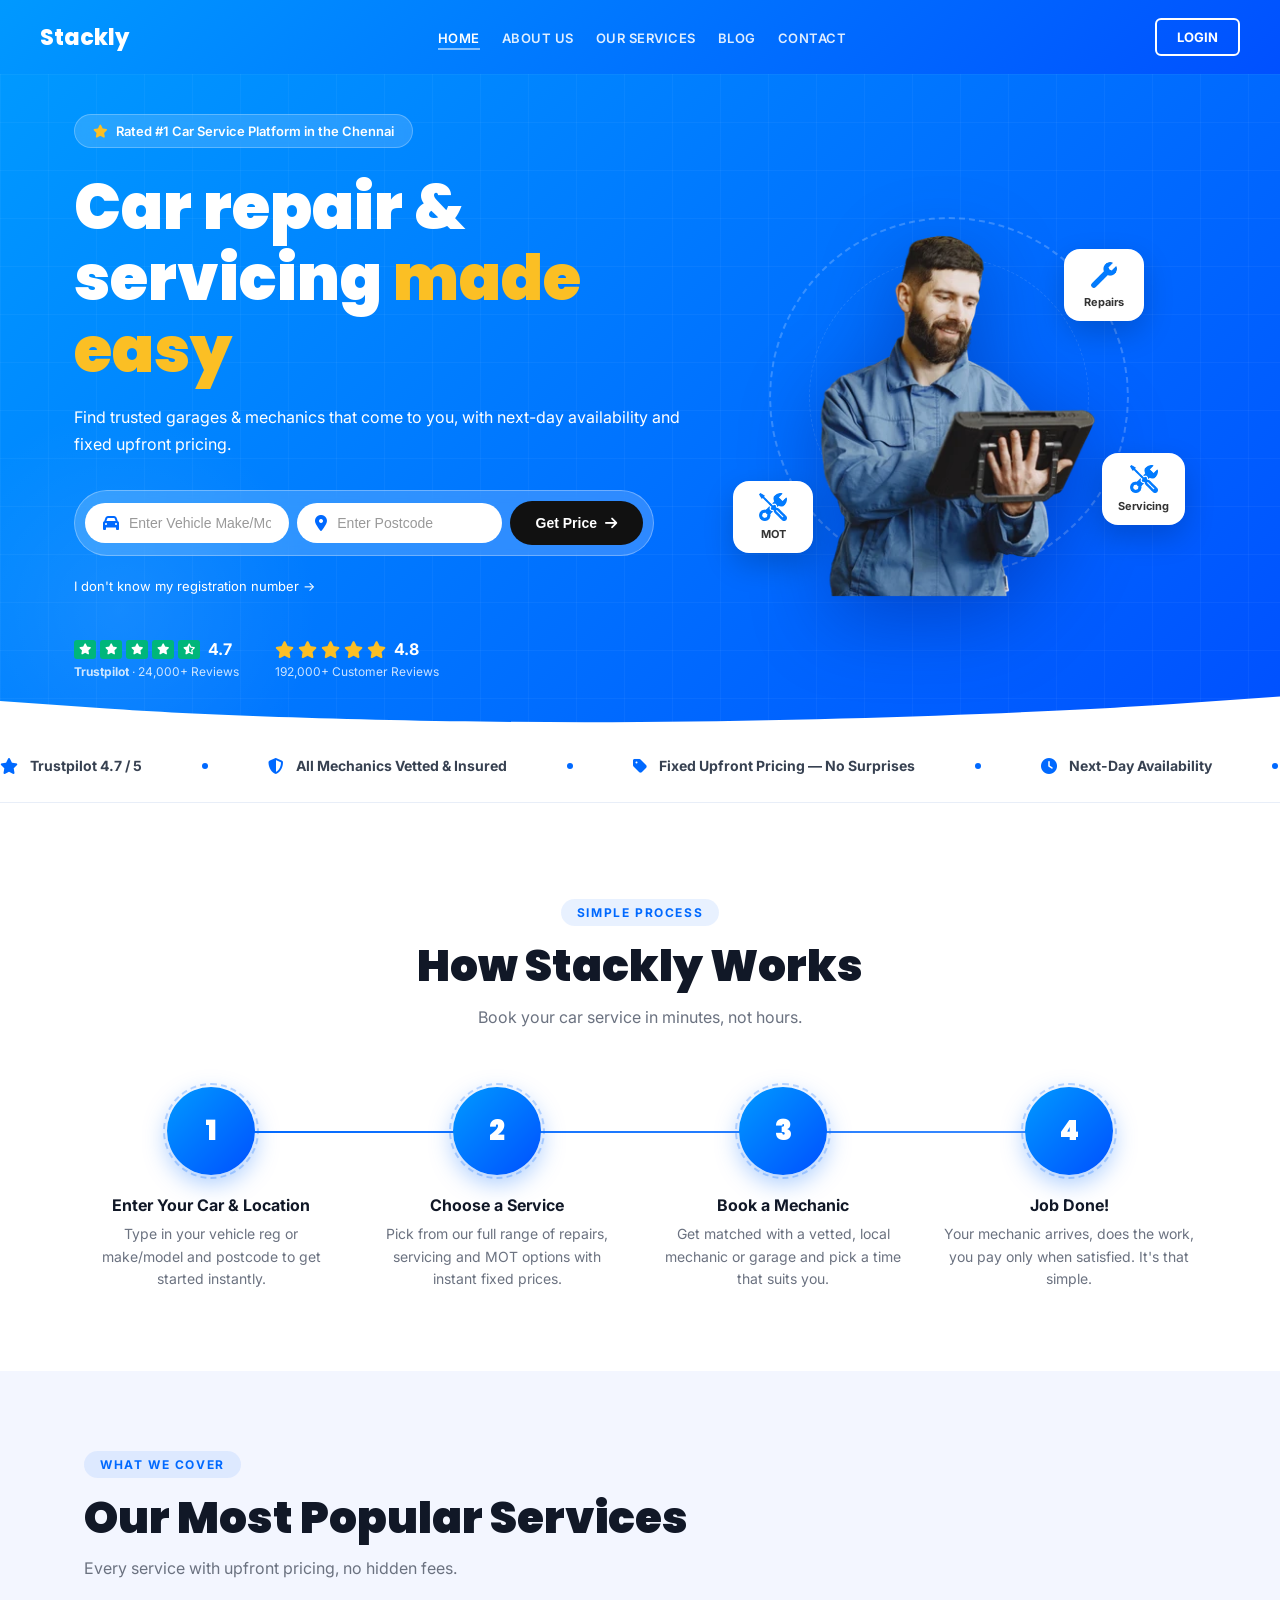
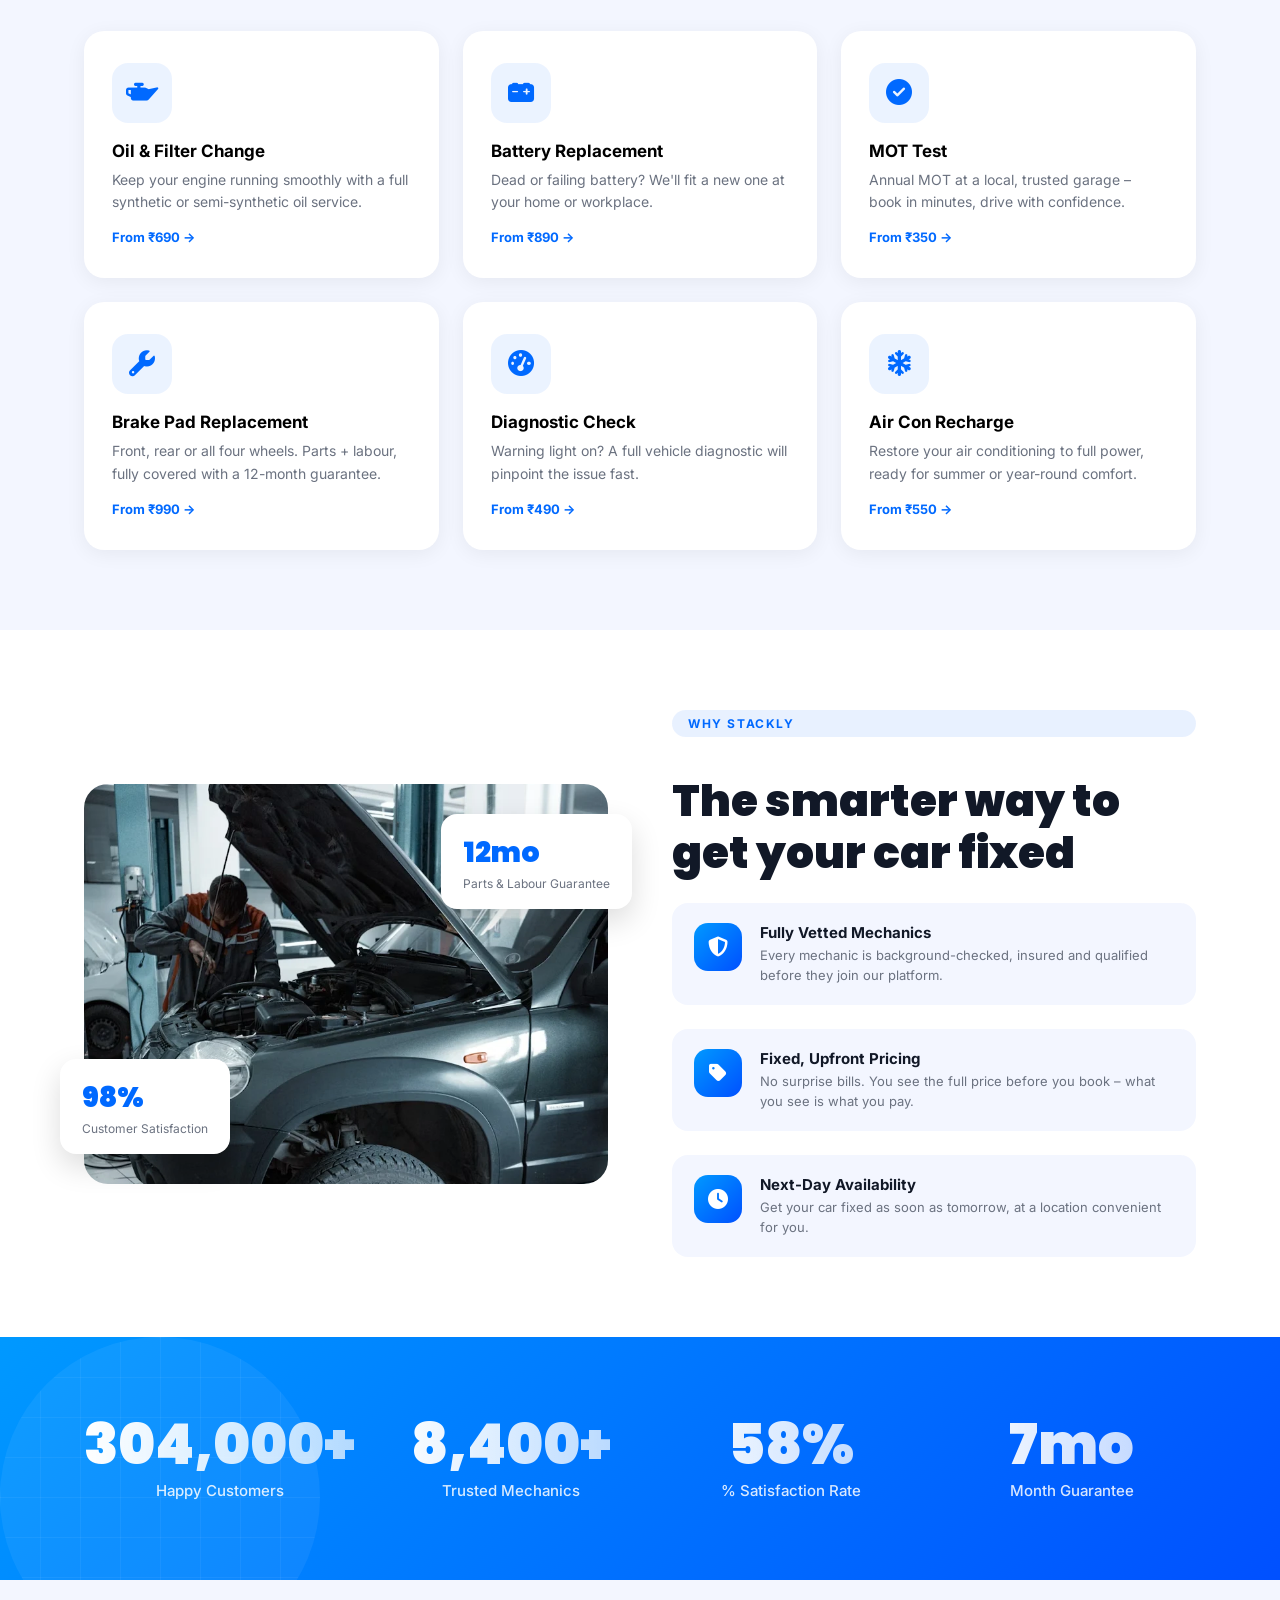
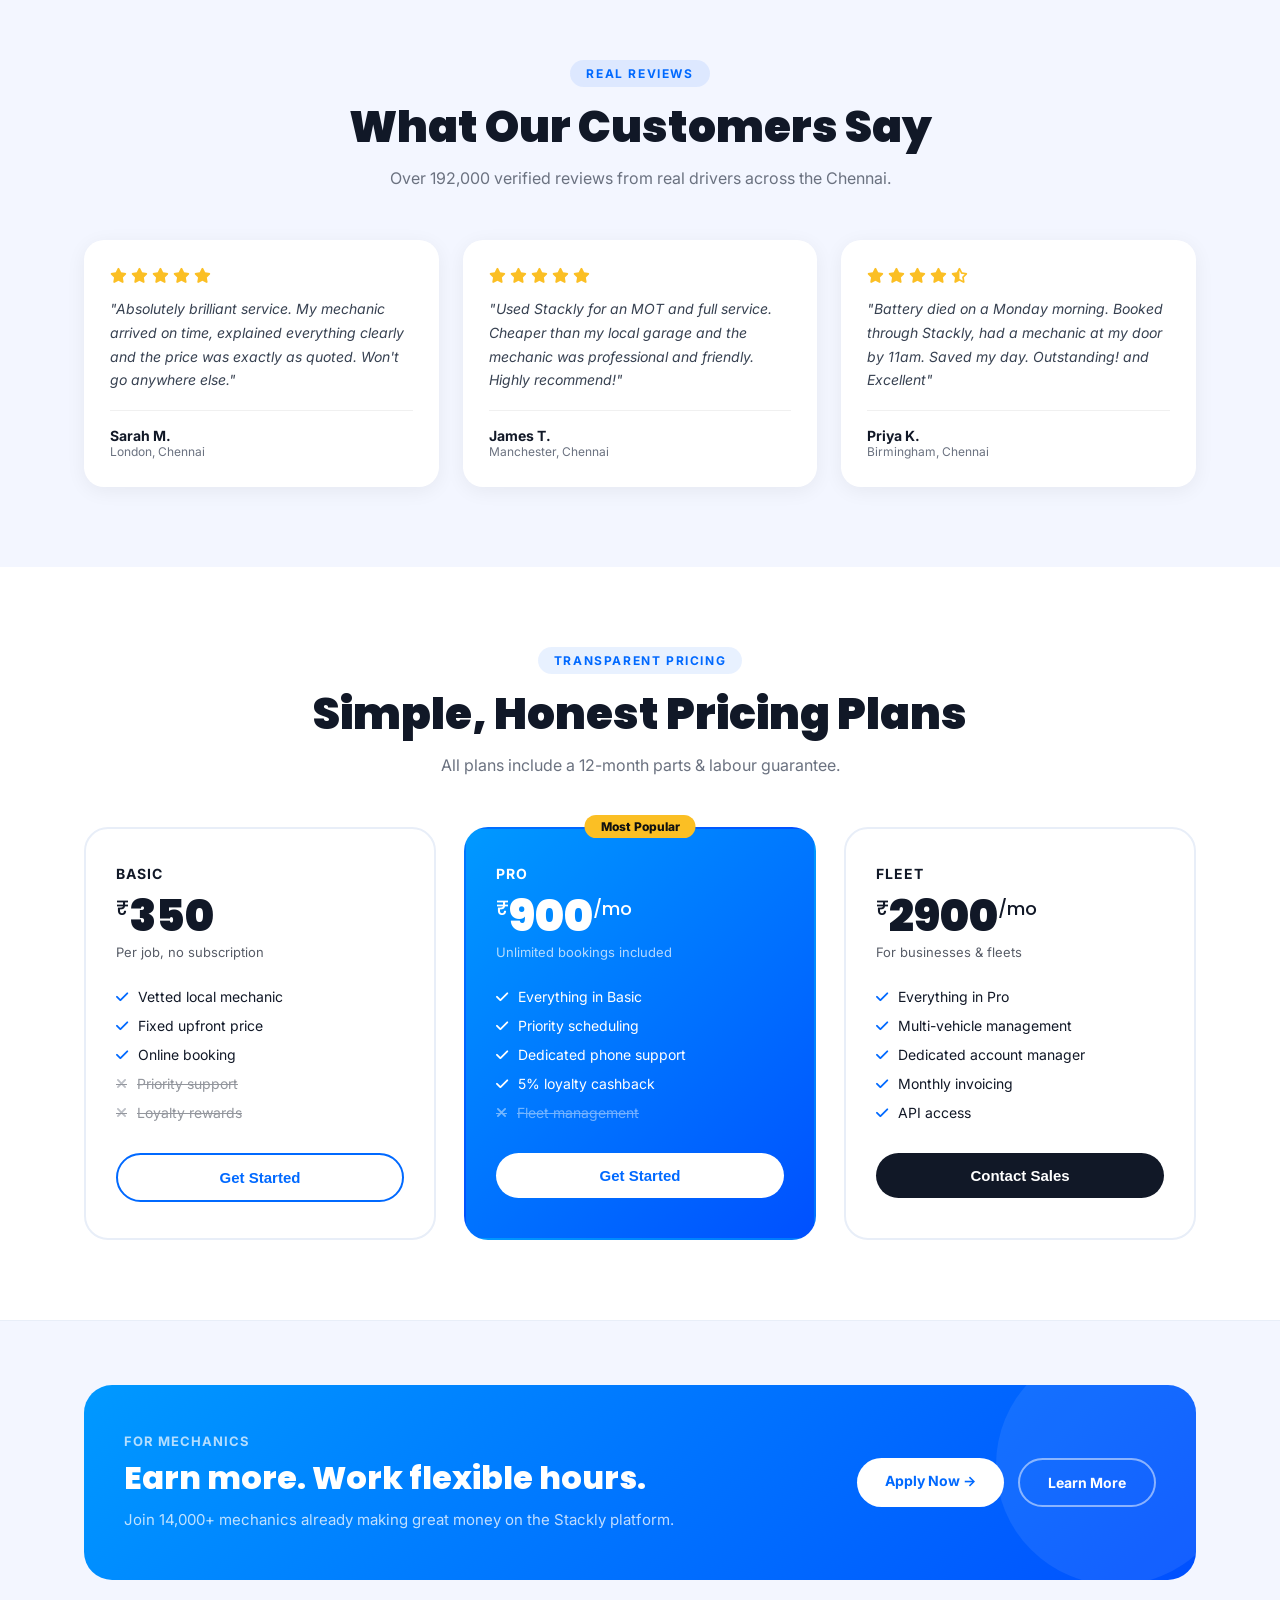
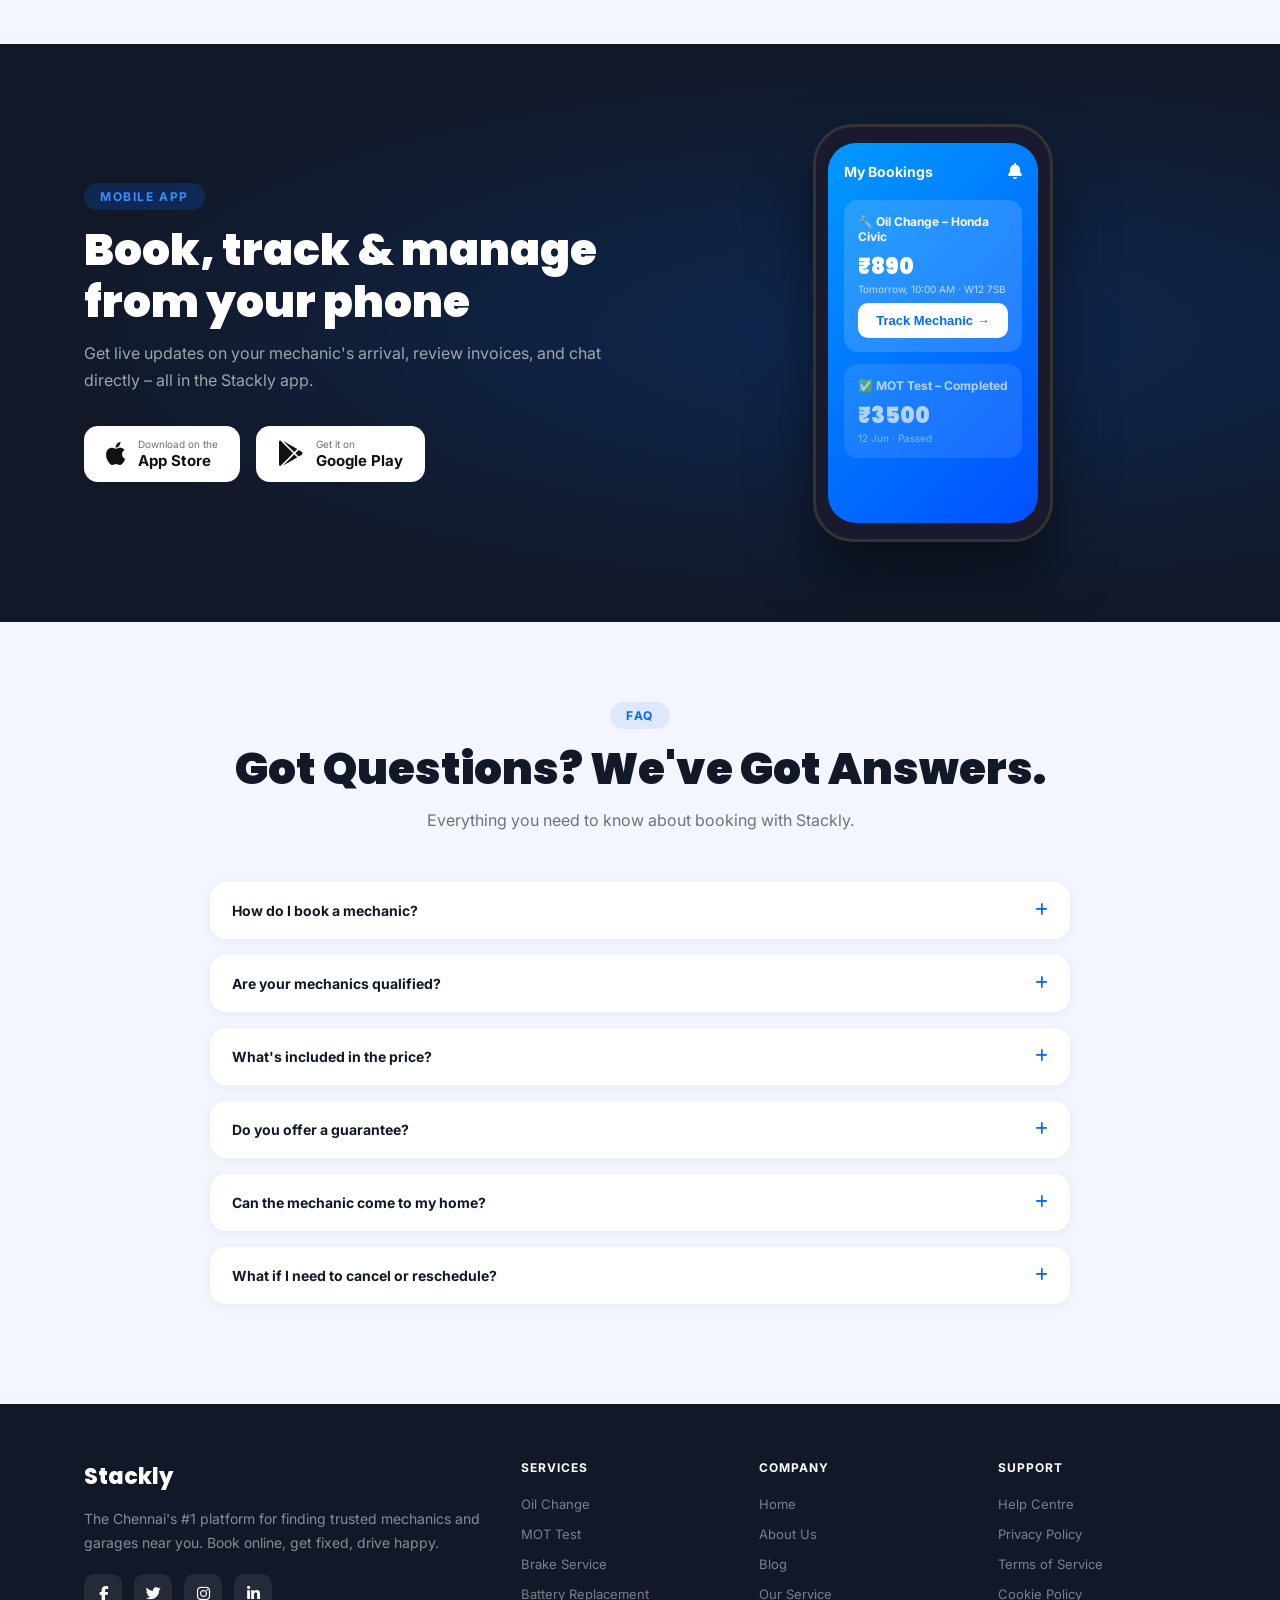
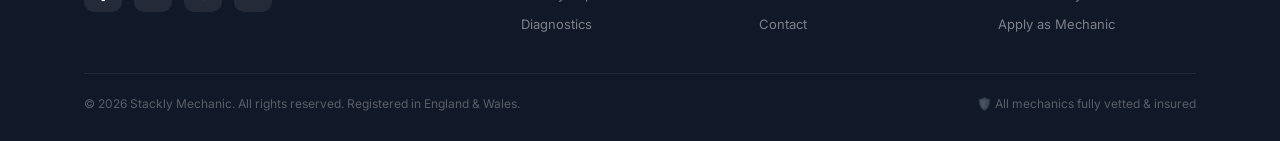
==== commit 817240eb: "subpages are completed" ====
--- a/index.html
+++ b/index.html
@@ -4,7 +4,7 @@
 <head>
     <meta charset="UTF-8">
     <meta name="viewport" content="width=device-width, initial-scale=1.0">
-    <title>StacklyMechanic – Car Repair & Servicing</title>
+    <title>Stackly Car Service Home </title>
     <link rel="stylesheet" href="https://cdnjs.cloudflare.com/ajax/libs/font-awesome/6.4.0/css/all.min.css">
     <link
         href="https://fonts.googleapis.com/css2?family=Inter:wght@400;500;600;700;800&family=Poppins:wght@700;800;900&display=swap"
@@ -21,15 +21,13 @@
 <!-- MOBILE MENU -->
 <div class="mobile-menu" id="mobileMenu">
     <button class="mm-close" id="closeMenuBtn"><i class="fa-solid fa-xmark"></i></button>
-    <a href="index.html" class="active">Home</a>
-    <a href="about.html" >About Us</a>
-    <a href="#">How It Works</a>
-    <a href="#">Our Services</a>
-    <a href="#">Blog</a>
-    <a href="#">Support</a>
+    <a href="./index.html" class="active">Home</a>
+    <a href="./About.html" >About Us</a>
+    <a href="./Service.html">Our Services</a>
+    <a href="./blog.html">Blog</a>
+    <a href="./contact.html">Contact</a>
     <hr style="border:0;border-top:1px solid #eee;">
-    <a href="#">Sign In</a>
-    <a href="#" class="mob-resume">Resume Quote</a>
+    <a href="./login.html">Login</a>
 </div>
 
 <!-- ============================================================
@@ -37,17 +35,16 @@
 ============================================================ -->
 <div class="site-header" id="siteHeader">
     <nav class="nav-inner">
-        <a href="#" class="logo">Stackly</a>
+        <a href="./404.html" class="logo">Stackly</a>
         <ul class="nav-links">
-            <li><a href="#" class="active">Home</a></li>
-            <li><a href="#" >About Us</a></li>
-            <li><a href="#">How It Works</a></li>
-            <li><a href="#">Our Services <i class="fa-solid fa-chevron-down" style="font-size:9px;margin-left:2px;"></i></a></li>
-            <li><a href="#">Blog</a></li>
+            <li><a href="./index.html" class="active">Home</a></li>
+            <li><a href="./About.html" >About Us</a></li>
+            <li><a href="./Service.html">Our Services </a></li>
+            <li><a href="./blog.html">Blog</a></li>
+            <li><a href="./contact.html">Contact</a></li>
         </ul>
         <div class="nav-right">
-            <a href="#" class="btn-signin">Sign In</a>
-            <a href="#" class="btn-resume">Resume Quote</a>
+            <a href="./login.html" class="btn-resume">Login</a>
         </div>
         <button class="hamburger" id="hamburgerBtn"><i class="fa-solid fa-bars"></i></button>
     </nav>
@@ -60,25 +57,24 @@
         <div class="hero-container">
             <div class="hero-left">
                 <div class="hero-badge">
-                    <i class="fa-solid fa-star"></i> Rated #1 Car Service Platform in the UK
+                    <i class="fa-solid fa-star"></i> Rated #1 Car Service Platform in the Chennai
                 </div>
                 <h1>Car repair &amp; servicing <em>made easy</em></h1>
                 <p>Find trusted garages &amp; mechanics that come to you, with next-day availability and fixed upfront
                     pricing.</p>
 
-                <div class="search-box-wrap">
-                    <div class="input-wrap">
-                        <i class="fa-solid fa-car"></i>
-                        <input type="text" value="HONDA SEDAN" placeholder="Enter Vehicle Make/Model">
-                    </div>
-                    <div class="input-wrap">
-                        <i class="fa-solid fa-location-dot"></i>
-                        <input type="text" value="W12 7SB" placeholder="Enter Postcode">
-                    </div>
-                    <button class="get-price-btn">Get Price <i class="fa-solid fa-arrow-right"></i></button>
-                </div>
-                <a href="#" class="unknown-reg">I don't know my registration number →</a>
-
+              <form class="search-box-wrap" action="./404.html" method="GET">
+    <div class="input-wrap">
+        <i class="fa-solid fa-car"></i>
+        <input type="text" value="" placeholder="Enter Vehicle Make/Model" required>
+    </div>
+    <div class="input-wrap">
+        <i class="fa-solid fa-location-dot"></i>
+        <input type="text" value="" placeholder="Enter Postcode" required>
+    </div>
+    <button type="submit" class="get-price-btn">Get Price <i class="fa-solid fa-arrow-right"></i></button>
+</form>
+<a href="./404.html" class="unknown-reg">I don't know my registration number →</a>
                 <div class="reviews-row">
                     <div class="rating-block">
                         <div class="stars">
@@ -112,15 +108,15 @@
 >
 
                 <div class="fb fb-repairs">
-                    <img src="https://img.icons8.com/ios-filled/50/007bff/wrench.png" alt="">
+                    <img src="./src/wrench-compressed.webp" alt="">
                     <span>Repairs</span>
                 </div>
                 <div class="fb fb-service">
-                    <img src="https://img.icons8.com/ios-filled/50/007bff/maintenance.png" alt="">
+                    <img src="./src/maintenance-compressed.webp" alt="">
                     <span>Servicing</span>
                 </div>
                 <div class="fb fb-mot">
-                    <img src="https://img.icons8.com/ios-filled/50/007bff/car-roof-box.png" alt="">
+                    <img src="./src/maintenance-compressed.webp" alt="">
                     <span>MOT</span>
                 </div>
             </div>
@@ -215,42 +211,59 @@
                 <p class="section-sub reveal d2">Every service with upfront pricing, no hidden fees.</p>
             </div>
             <div class="services-grid">
-                <div class="service-card reveal d1">
-                    <div class="service-icon"><i class="fa-solid fa-oil-can"></i></div>
-                    <h3>Oil &amp; Filter Change</h3>
-                    <p>Keep your engine running smoothly with a full synthetic or semi-synthetic oil service.</p>
-                    <span class="price-from">From £69 →</span>
-                </div>
-                <div class="service-card reveal d2">
-                    <div class="service-icon"><i class="fa-solid fa-car-battery"></i></div>
-                    <h3>Battery Replacement</h3>
-                    <p>Dead or failing battery? We'll fit a new one at your home or workplace.</p>
-                    <span class="price-from">From £89 →</span>
-                </div>
-                <div class="service-card reveal d3">
-                    <div class="service-icon"><i class="fa-solid fa-circle-check"></i></div>
-                    <h3>MOT Test</h3>
-                    <p>Annual MOT at a local, trusted garage – book in minutes, drive with confidence.</p>
-                    <span class="price-from">From £35 →</span>
-                </div>
-                <div class="service-card reveal d1">
-                    <div class="service-icon"><i class="fa-solid fa-wrench"></i></div>
-                    <h3>Brake Pad Replacement</h3>
-                    <p>Front, rear or all four wheels. Parts + labour, fully covered with a 12-month guarantee.</p>
-                    <span class="price-from">From £99 →</span>
-                </div>
-                <div class="service-card reveal d2">
-                    <div class="service-icon"><i class="fa-solid fa-gauge-high"></i></div>
-                    <h3>Diagnostic Check</h3>
-                    <p>Warning light on? A full vehicle diagnostic will pinpoint the issue fast.</p>
-                    <span class="price-from">From £49 →</span>
-                </div>
-                <div class="service-card reveal d3">
-                    <div class="service-icon"><i class="fa-solid fa-snowflake"></i></div>
-                    <h3>Air Con Recharge</h3>
-                    <p>Restore your air conditioning to full power, ready for summer or year-round comfort.</p>
-                    <span class="price-from">From £55 →</span>
-                </div>
+                <a href="./Service.html">
+
+                    <div class="service-card reveal d1">
+                        <div class="service-icon"><i class="fa-solid fa-oil-can"></i></div>
+                        <h3>Oil &amp; Filter Change</h3>
+                        <p>Keep your engine running smoothly with a full synthetic or semi-synthetic oil service.</p>
+                        <span class="price-from">From ₹690 →</span>
+                    </div>
+                </a>
+                <a href="./Service.html">
+
+                    <div class="service-card reveal d2">
+                        <div class="service-icon"><i class="fa-solid fa-car-battery"></i></div>
+                        <h3>Battery Replacement</h3>
+                        <p>Dead or failing battery? We'll fit a new one at your home or workplace.</p>
+                        <span class="price-from">From ₹890 →</span>
+                    </div>
+                </a>
+                <a href="./Service.html">
+
+                    <div class="service-card reveal d3">
+                        <div class="service-icon"><i class="fa-solid fa-circle-check"></i></div>
+                        <h3>MOT Test</h3>
+                        <p>Annual MOT at a local, trusted garage – book in minutes, drive with confidence.</p>
+                        <span class="price-from">From ₹350 →</span>
+                    </div>
+                </a>
+                <a href="./Service.html">
+                    <div class="service-card reveal d1">
+                        <div class="service-icon"><i class="fa-solid fa-wrench"></i></div>
+                        <h3>Brake Pad Replacement</h3>
+                        <p>Front, rear or all four wheels. Parts + labour, fully covered with a 12-month guarantee.</p>
+                        <span class="price-from">From ₹990 →</span>
+                    </div>
+                </a>
+
+                <a href="./Service.html">
+                    <div class="service-card reveal d2">
+                        <div class="service-icon"><i class="fa-solid fa-gauge-high"></i></div>
+                        <h3>Diagnostic Check</h3>
+                        <p>Warning light on? A full vehicle diagnostic will pinpoint the issue fast.</p>
+                        <span class="price-from">From ₹490 →</span>
+                    </div>
+                </a>
+                <a href="./Service.html">
+
+                    <div class="service-card reveal d3">
+                        <div class="service-icon"><i class="fa-solid fa-snowflake"></i></div>
+                        <h3>Air Con Recharge</h3>
+                        <p>Restore your air conditioning to full power, ready for summer or year-round comfort.</p>
+                        <span class="price-from">From ₹550 →</span>
+                    </div>
+                </a>
             </div>
         </div>
     </section>
@@ -263,7 +276,7 @@
             <div class="trust-inner">
                 <div class="trust-visual reveal-left">
                     <div class="trust-img-bg">
-                        <img src="https://images.unsplash.com/photo-1625047509168-a7026f36de04?auto=format&fit=crop&q=80&w=800"
+                        <img src="./src/photo-1625047509168-a7026f36de04-compressed.webp"
                             alt="Mechanic at work">
                     </div>
                     <div class="trust-stat ts1">
@@ -340,7 +353,7 @@
             <div class="testimonials-header">
                 <p class="section-tag reveal">Real Reviews</p>
                 <h2 class="section-title reveal d1">What Our Customers Say</h2>
-                <p class="section-sub reveal d2">Over 192,000 verified reviews from real drivers across the UK.</p>
+                <p class="section-sub reveal d2">Over 192,000 verified reviews from real drivers across the Chennai.</p>
             </div>
             <div class="reviews-grid">
                 <div class="review-card reveal d1">
@@ -351,10 +364,9 @@
                     <p>"Absolutely brilliant service. My mechanic arrived on time, explained everything clearly and the
                         price was exactly as quoted. Won't go anywhere else."</p>
                     <div class="reviewer">
-                        <img src="https://randomuser.me/api/portraits/women/44.jpg" alt="" class="reviewer-avatar">
                         <div>
                             <div class="reviewer-name">Sarah M.</div>
-                            <div class="reviewer-loc">London, UK</div>
+                            <div class="reviewer-loc">London, Chennai</div>
                         </div>
                     </div>
                 </div>
@@ -366,10 +378,9 @@
                     <p>"Used Stackly for an MOT and full service. Cheaper than my local garage and the mechanic
                         was professional and friendly. Highly recommend!"</p>
                     <div class="reviewer">
-                        <img src="https://randomuser.me/api/portraits/men/32.jpg" alt="" class="reviewer-avatar">
                         <div>
                             <div class="reviewer-name">James T.</div>
-                            <div class="reviewer-loc">Manchester, UK</div>
+                            <div class="reviewer-loc">Manchester, Chennai</div>
                         </div>
                     </div>
                 </div>
@@ -380,12 +391,11 @@
                             class="fa-solid fa-star-half-stroke"></i>
                     </div>
                     <p>"Battery died on a Monday morning. Booked through Stackly, had a mechanic at my door by
-                        11am. Saved my day. Outstanding!"</p>
+                        11am. Saved my day. Outstanding! and Excellent"</p>
                     <div class="reviewer">
-                        <img src="https://randomuser.me/api/portraits/women/68.jpg" alt="" class="reviewer-avatar">
                         <div>
                             <div class="reviewer-name">Priya K.</div>
-                            <div class="reviewer-loc">Birmingham, UK</div>
+                            <div class="reviewer-loc">Birmingham, Chennai</div>
                         </div>
                     </div>
                 </div>
@@ -406,7 +416,7 @@
             <div class="pricing-grid">
                 <div class="pricing-card reveal d1">
                     <div class="pricing-name">Basic</div>
-                    <div class="pricing-price"><span>£</span>35</div>
+                    <div class="pricing-price"><span>₹</span>350</div>
                     <div class="pricing-sub">Per job, no subscription</div>
                     <ul class="pricing-features">
                         <li><i class="fa-solid fa-check"></i> Vetted local mechanic</li>
@@ -415,12 +425,14 @@
                         <li class="off"><i class="fa-solid fa-xmark"></i> Priority support</li>
                         <li class="off"><i class="fa-solid fa-xmark"></i> Loyalty rewards</li>
                     </ul>
-                    <button class="pricing-btn outline">Get Started</button>
+                    <a href="./404.html">
+                        <button class="pricing-btn outline">Get Started</button>
+                    </a>
                 </div>
                 <div class="pricing-card featured reveal-scale d2">
                     <div class="pricing-badge">Most Popular</div>
                     <div class="pricing-name">Pro</div>
-                    <div class="pricing-price"><span>£</span>9<span style="font-size:18px">/mo</span></div>
+                    <div class="pricing-price"><span>₹</span>900<span style="font-size:18px">/mo</span></div>
                     <div class="pricing-sub">Unlimited bookings included</div>
                     <ul class="pricing-features">
                         <li><i class="fa-solid fa-check"></i> Everything in Basic</li>
@@ -429,11 +441,13 @@
                         <li><i class="fa-solid fa-check"></i> 5% loyalty cashback</li>
                         <li class="off"><i class="fa-solid fa-xmark"></i> Fleet management</li>
                     </ul>
-                    <button class="pricing-btn white">Get Started</button>
+                    <a href="./404.html">
+                        <button class="pricing-btn white">Get Started</button>
+                    </a>
                 </div>
                 <div class="pricing-card reveal d3">
                     <div class="pricing-name">Fleet</div>
-                    <div class="pricing-price"><span>£</span>29<span style="font-size:18px">/mo</span></div>
+                    <div class="pricing-price"><span>₹</span>2900<span style="font-size:18px">/mo</span></div>
                     <div class="pricing-sub">For businesses &amp; fleets</div>
                     <ul class="pricing-features">
                         <li><i class="fa-solid fa-check"></i> Everything in Pro</li>
@@ -442,7 +456,9 @@
                         <li><i class="fa-solid fa-check"></i> Monthly invoicing</li>
                         <li><i class="fa-solid fa-check"></i> API access</li>
                     </ul>
+                    <a href="./404.html">
                     <button class="pricing-btn solid">Contact Sales</button>
+                    </a>
                 </div>
             </div>
         </div>
@@ -469,11 +485,11 @@
                         already making great money on the Stackly platform.</p>
                 </div>
                 <div class="reveal-right" style="display:flex;gap:14px;flex-wrap:wrap;">
-                    <a href="#"
+                    <a href="./404.html"
                         style="background:#fff;color:var(--blue);padding:14px 28px;border-radius:50px;font-size:14px;font-weight:700;text-decoration:none;transition:transform .2s,box-shadow .2s;"
                         onmouseover="this.style.transform='translateY(-4px)';this.style.boxShadow='0 12px 30px rgba(0,0,0,.2)'"
                         onmouseout="this.style.transform='';this.style.boxShadow=''">Apply Now →</a>
-                    <a href="#"
+                    <a href="./404.html"
                         style="background:transparent;color:#fff;padding:14px 28px;border-radius:50px;font-size:14px;font-weight:700;text-decoration:none;border:2px solid rgba(255,255,255,.5);transition:border-color .2s"
                         onmouseover="this.style.borderColor='#fff'"
                         onmouseout="this.style.borderColor='rgba(255,255,255,.5)'">Learn More</a>
@@ -494,14 +510,14 @@
                     <p class="section-sub reveal d2">Get live updates on your mechanic's arrival, review invoices, and
                         chat directly – all in the Stackly app.</p>
                     <div class="app-btns reveal d3">
-                        <a href="#" class="app-btn">
+                        <a href="./404.html" class="app-btn">
                             <i class="fa-brands fa-apple"></i>
                             <div class="app-btn-text">
                                 <small>Download on the</small>
                                 <strong>App Store</strong>
                             </div>
                         </a>
-                        <a href="#" class="app-btn">
+                        <a href="./404.html" class="app-btn">
                             <i class="fa-brands fa-google-play"></i>
                             <div class="app-btn-text">
                                 <small>Get it on</small>
@@ -519,13 +535,13 @@
                             </div>
                             <div class="ps-card">
                                 <div class="ps-card-title">🔧 Oil Change – Honda Civic</div>
-                                <div class="ps-card-price">£89</div>
+                                <div class="ps-card-price">₹890</div>
                                 <div class="ps-card-sub">Tomorrow, 10:00 AM · W12 7SB</div>
                                 <button class="ps-btn">Track Mechanic →</button>
                             </div>
                             <div class="ps-card" style="opacity:.7;">
                                 <div class="ps-card-title">✅ MOT Test – Completed</div>
-                                <div class="ps-card-price">£35</div>
+                                <div class="ps-card-price">₹3500</div>
                                 <div class="ps-card-sub">12 Jun · Passed</div>
                             </div>
                         </div>
@@ -587,50 +603,49 @@
         <div class="container">
             <div class="footer-grid">
                 <div>
-                    <a href="#" class="footer-logo">Stackly<span>Mechanic</span></a>
-                    <p class="footer-desc">The UK's #1 platform for finding trusted mechanics and garages near you. Book
+                    <a href="./index.html" class="footer-logo">Stackly</a>
+                    <p class="footer-desc">The Chennai's #1 platform for finding trusted mechanics and garages near you. Book
                         online, get fixed, drive happy.</p>
                     <div class="footer-socials">
-                        <a href="#" class="social-btn"><i class="fa-brands fa-facebook-f"></i></a>
-                        <a href="#" class="social-btn"><i class="fa-brands fa-x-twitter"></i></a>
-                        <a href="#" class="social-btn"><i class="fa-brands fa-instagram"></i></a>
-                        <a href="#" class="social-btn"><i class="fa-brands fa-linkedin-in"></i></a>
+                        <a href="./404.html" class="social-btn"><i class="fa-brands fa-facebook-f"></i></a>
+                        <a href="./404.html" class="social-btn"><i class="fa-brands fa-twitter"></i></a>
+                        <a href="./404.html" class="social-btn"><i class="fa-brands fa-instagram"></i></a>
+                        <a href="./404.html" class="social-btn"><i class="fa-brands fa-linkedin-in"></i></a>
                     </div>
                 </div>
                 <div class="footer-col">
                     <h5>Services</h5>
                     <ul>
-                        <li><a href="#">Oil Change</a></li>
-                        <li><a href="#">MOT Test</a></li>
-                        <li><a href="#">Brake Service</a></li>
-                        <li><a href="#">Battery Replacement</a></li>
-                        <li><a href="#">Diagnostics</a></li>
+                        <li><a href="./404.html">Oil Change</a></li>
+                        <li><a href="./404.html">MOT Test</a></li>
+                        <li><a href="./404.html">Brake Service</a></li>
+                        <li><a href="./404.html">Battery Replacement</a></li>
+                        <li><a href="./404.html">Diagnostics</a></li>
                     </ul>
                 </div>
                 <div class="footer-col">
                     <h5>Company</h5>
                     <ul>
-                        <li><a href="#">Home</a></li>
-                        <li><a href="#">About Us</a></li>
-                        <li><a href="#">Blog</a></li>
-                        <li><a href="#">Careers</a></li>
-                        <li><a href="#">Press</a></li>
-                        <li><a href="#">Contact</a></li>
+                        <li><a href="./index.html">Home</a></li>
+                        <li><a href="./About.html">About Us</a></li>
+                        <li><a href="./blog.html">Blog</a></li>
+                        <li><a href="./Service.html">Our Service</a></li>
+                        <li><a href="./contact.html">Contact</a></li>
                     </ul>
                 </div>
                 <div class="footer-col">
                     <h5>Support</h5>
                     <ul>
-                        <li><a href="#">Help Centre</a></li>
-                        <li><a href="#">Privacy Policy</a></li>
-                        <li><a href="#">Terms of Service</a></li>
-                        <li><a href="#">Cookie Policy</a></li>
-                        <li><a href="#">Apply as Mechanic</a></li>
+                        <li><a href="./contact.html">Help Centre</a></li>
+                        <li><a href="./404.html">Privacy Policy</a></li>
+                        <li><a href="./404.html">Terms of Service</a></li>
+                        <li><a href="./404.html">Cookie Policy</a></li>
+                        <li><a href="./404.html">Apply as Mechanic</a></li>
                     </ul>
                 </div>
             </div>
             <div class="footer-bottom">
-                <p>© 2024 Stackly Mechanic. All rights reserved. Registered in England & Wales.</p>
+                <p>© 2026 Stackly Mechanic. All rights reserved. Registered in England & Wales.</p>
                 <p>🛡️ All mechanics fully vetted & insured</p>
             </div>
         </div>
--- a/style.css
+++ b/style.css
@@ -1,6 +1,4 @@
-    /* ============================================================
-    RESET & CSS VARIABLES
-    ============================================================ */
+
     *,
 *::before,
 *::after {
@@ -41,145 +39,145 @@
     /* ============================================================
     ANIMATION KEYFRAMES
     ============================================================ */
-    @keyframes fadeUp {
-        from {
-            opacity: 0;
-            transform: translateY(40px);
-        }
-
-        to {
-            opacity: 1;
-            transform: translateY(0);
-        }
-    }
-
-    @keyframes fadeIn {
-        from {
-            opacity: 0;
-        }
-
-        to {
-            opacity: 1;
-        }
-    }
-
-    @keyframes slideLeft {
-        from {
-            opacity: 0;
-            transform: translateX(60px);
-        }
-
-        to {
-            opacity: 1;
-            transform: translateX(0);
-        }
-    }
-
-    @keyframes slideRight {
-        from {
-            opacity: 0;
-            transform: translateX(-60px);
-        }
-
-        to {
-            opacity: 1;
-            transform: translateX(0);
-        }
-    }
-
-    @keyframes scaleIn {
-        from {
-            opacity: 0;
-            transform: scale(0.85);
-        }
-
-        to {
-            opacity: 1;
-            transform: scale(1);
-        }
-    }
-
-    @keyframes float {
-
-        0%,
-        100% {
-            transform: translateY(0px);
-        }
-
-        50% {
-            transform: translateY(-12px);
-        }
-    }
-
-    @keyframes spin {
-        from {
-            transform: rotate(0deg);
-        }
-
-        to {
-            transform: rotate(360deg);
-        }
-    }
-
-    @keyframes pulse {
-
-        0%,
-        100% {
-            box-shadow: 0 0 0 0 rgba(0, 105, 255, 0.4);
-        }
-
-        50% {
-            box-shadow: 0 0 0 14px rgba(0, 105, 255, 0);
-        }
-    }
-
-    @keyframes countUp {
-        from {
-            opacity: 0;
-            transform: translateY(20px);
-        }
-
-        to {
-            opacity: 1;
-            transform: translateY(0);
-        }
-    }
-
-    @keyframes shimmer {
-        0% {
-            background-position: -200% center;
-        }
-
-        100% {
-            background-position: 200% center;
-        }
-    }
-
-    @keyframes badgePop {
-        0% {
-            transform: scale(0) rotate(-10deg);
-            opacity: 0;
-        }
-
-        70% {
-            transform: scale(1.1) rotate(2deg);
-        }
-
-        100% {
-            transform: scale(1) rotate(0deg);
-            opacity: 1;
-        }
-    }
-
-    @keyframes rotateDash {
-        from {
-            transform: rotate(0deg);
-        }
-
-        to {
-            transform: rotate(360deg);
-        }
-    }
+        @keyframes fadeUp {
+            from {
+                opacity: 0;
+                transform: translateY(40px);
+            }
+
+            to {
+                opacity: 1;
+                transform: translateY(0);
+            }
+        }
+
+        @keyframes fadeIn {
+            from {
+                opacity: 0;
+            }
+
+            to {
+                opacity: 1;
+            }
+        }
+
+        @keyframes slideLeft {
+            from {
+                opacity: 0;
+                transform: translateX(60px);
+            }
+
+            to {
+                opacity: 1;
+                transform: translateX(0);
+            }
+        }
+
+        @keyframes slideRight {
+            from {
+                opacity: 0;
+                transform: translateX(-60px);
+            }
+
+            to {
+                opacity: 1;
+                transform: translateX(0);
+            }
+        }
+
+        @keyframes scaleIn {
+            from {
+                opacity: 0;
+                transform: scale(0.85);
+            }
+
+            to {
+                opacity: 1;
+                transform: scale(1);
+            }
+        }
+
+        @keyframes float {
+
+            0%,
+            100% {
+                transform: translateY(0px);
+            }
+
+            50% {
+                transform: translateY(-12px);
+            }
+        }
+
+        @keyframes spin {
+            from {
+                transform: rotate(0deg);
+            }
+
+            to {
+                transform: rotate(360deg);
+            }
+        }
+
+        @keyframes pulse {
+
+            0%,
+            100% {
+                box-shadow: 0 0 0 0 rgba(0, 105, 255, 0.4);
+            }
+
+            50% {
+                box-shadow: 0 0 0 14px rgba(0, 105, 255, 0);
+            }
+        }
+
+        @keyframes countUp {
+            from {
+                opacity: 0;
+                transform: translateY(20px);
+            }
+
+            to {
+                opacity: 1;
+                transform: translateY(0);
+            }
+        }
+
+        @keyframes shimmer {
+            0% {
+                background-position: -200% center;
+            }
+
+            100% {
+                background-position: 200% center;
+            }
+        }
+
+        @keyframes badgePop {
+            0% {
+                transform: scale(0) rotate(-10deg);
+                opacity: 0;
+            }
+
+            70% {
+                transform: scale(1.1) rotate(2deg);
+            }
+
+            100% {
+                transform: scale(1) rotate(0deg);
+                opacity: 1;
+            }
+        }
+
+        @keyframes rotateDash {
+            from {
+                transform: rotate(0deg);
+            }
+
+            to {
+                transform: rotate(360deg);
+            }
+        }
 
     /* Scroll-reveal base */
     .reveal {
@@ -879,6 +877,9 @@
         grid-template-columns: repeat(3, 1fr);
         gap: 24px;
     }
+     .services-grid a,h3,p{
+        text-decoration: none;
+    }
 
     .service-card {
         background: #fff;
@@ -936,6 +937,7 @@
         font-size: 17px;
         font-weight: 700;
         margin-bottom: 8px;
+        color: black;
     }
 
     .service-card p {
@@ -1211,7 +1213,9 @@
         gap: 28px;
         align-items: stretch;
     }
-
+    .pricing-card a{
+        text-decoration: none;
+    }
     .pricing-card {
         border-radius: 24px;
         padding: 36px 30px;
--- a/about.css
+++ b/about.css
@@ -233,63 +233,66 @@
 
 /* ============================================================
            SCROLL REVEAL SYSTEM
-        ============================================================ */
-.rv {
+  /* ==========================================================================
+   SCROLL REVEAL INITIAL STATES (Prevents visual flash on load)
+   ========================================================================== */
+.rv, .rv-l, .rv-r, .rv-s {
     opacity: 0;
-    transform: translateY(40px);
-    transition: opacity .75s ease, transform .75s ease;
-}
-
-.rv-l {
-    opacity: 0;
-    transform: translateX(-52px);
-    transition: opacity .75s ease, transform .75s ease;
-}
-
-.rv-r {
-    opacity: 0;
-    transform: translateX(52px);
-    transition: opacity .75s ease, transform .75s ease;
-}
-
-.rv-s {
-    opacity: 0;
-    transform: scale(.87);
-    transition: opacity .65s ease, transform .65s ease;
-}
-
-.rv.on,
-.rv-l.on,
-.rv-r.on,
+    animation-fill-mode: forwards !important;
+}
+
+/* ==========================================================================
+   SCROLL REVEAL ACTIVATION (Triggers via JS .on class)
+   ========================================================================== */
+.rv.on {
+    animation: fadeIn 0.75s ease forwards;
+}
+
+.rv-l.on {
+    animation: slideRight 0.75s cubic-bezier(0.25, 1, 0.5, 1) forwards;
+}
+
+.rv-r.on {
+    animation: slideLeft 0.75s cubic-bezier(0.25, 1, 0.5, 1) forwards;
+}
+
 .rv-s.on {
-    opacity: 1;
-    transform: none;
-}
-
-.d1 {
-    transition-delay: .1s
-}
-
-.d2 {
-    transition-delay: .2s
-}
-
-.d3 {
-    transition-delay: .3s
-}
-
-.d4 {
-    transition-delay: .4s
-}
-
-.d5 {
-    transition-delay: .5s
-}
-
-.d6 {
-    transition-delay: .6s
-}
-
+    animation: fadeUp 0.65s cubic-bezier(0.25, 1, 0.5, 1) forwards; 
+    /* FIXED: Size lock option. No scale() applied so your card dimensions won't shrink/grow */
+}
+
+/* ==========================================================================
+   HARDKEYED KEYFRAME ANIMATIONS (Bypasses parent style overrides)
+   ========================================================================== */
+@keyframes fadeIn {
+    from { opacity: 0; }
+    to   { opacity: 1; }
+}
+
+@keyframes fadeUp {
+    from { opacity: 0; transform: translateY(40px); }
+    to   { opacity: 1; transform: translateY(0); }
+}
+
+@keyframes slideRight {
+    from { opacity: 0; transform: translateX(-52px); }
+    to   { opacity: 1; transform: translateX(0); }
+}
+
+@keyframes slideLeft {
+    from { opacity: 0; transform: translateX(52px); }
+    to   { opacity: 1; transform: translateX(0); }
+}
+
+/* ==========================================================================
+   STAGGERED DELAY ARRAYS
+   ========================================================================== */
+.d1 { animation-delay: 0.1s !important; }
+.d2 { animation-delay: 0.2s !important; }
+.d3 { animation-delay: 0.3s !important; }
+.d4 { animation-delay: 0.4s !important; }
+.d5 { animation-delay: 0.5s !important; }
+.d6 { animation-delay: 0.6s !important; }
 /* ============================================================
            LAYOUT UTILS
         ============================================================ */
@@ -1373,6 +1376,7 @@
 .award-icon {
     font-size: 36px;
     margin-bottom: 14px;
+    color: var(--blue-dark);
 }
 
 .award-card h4 {
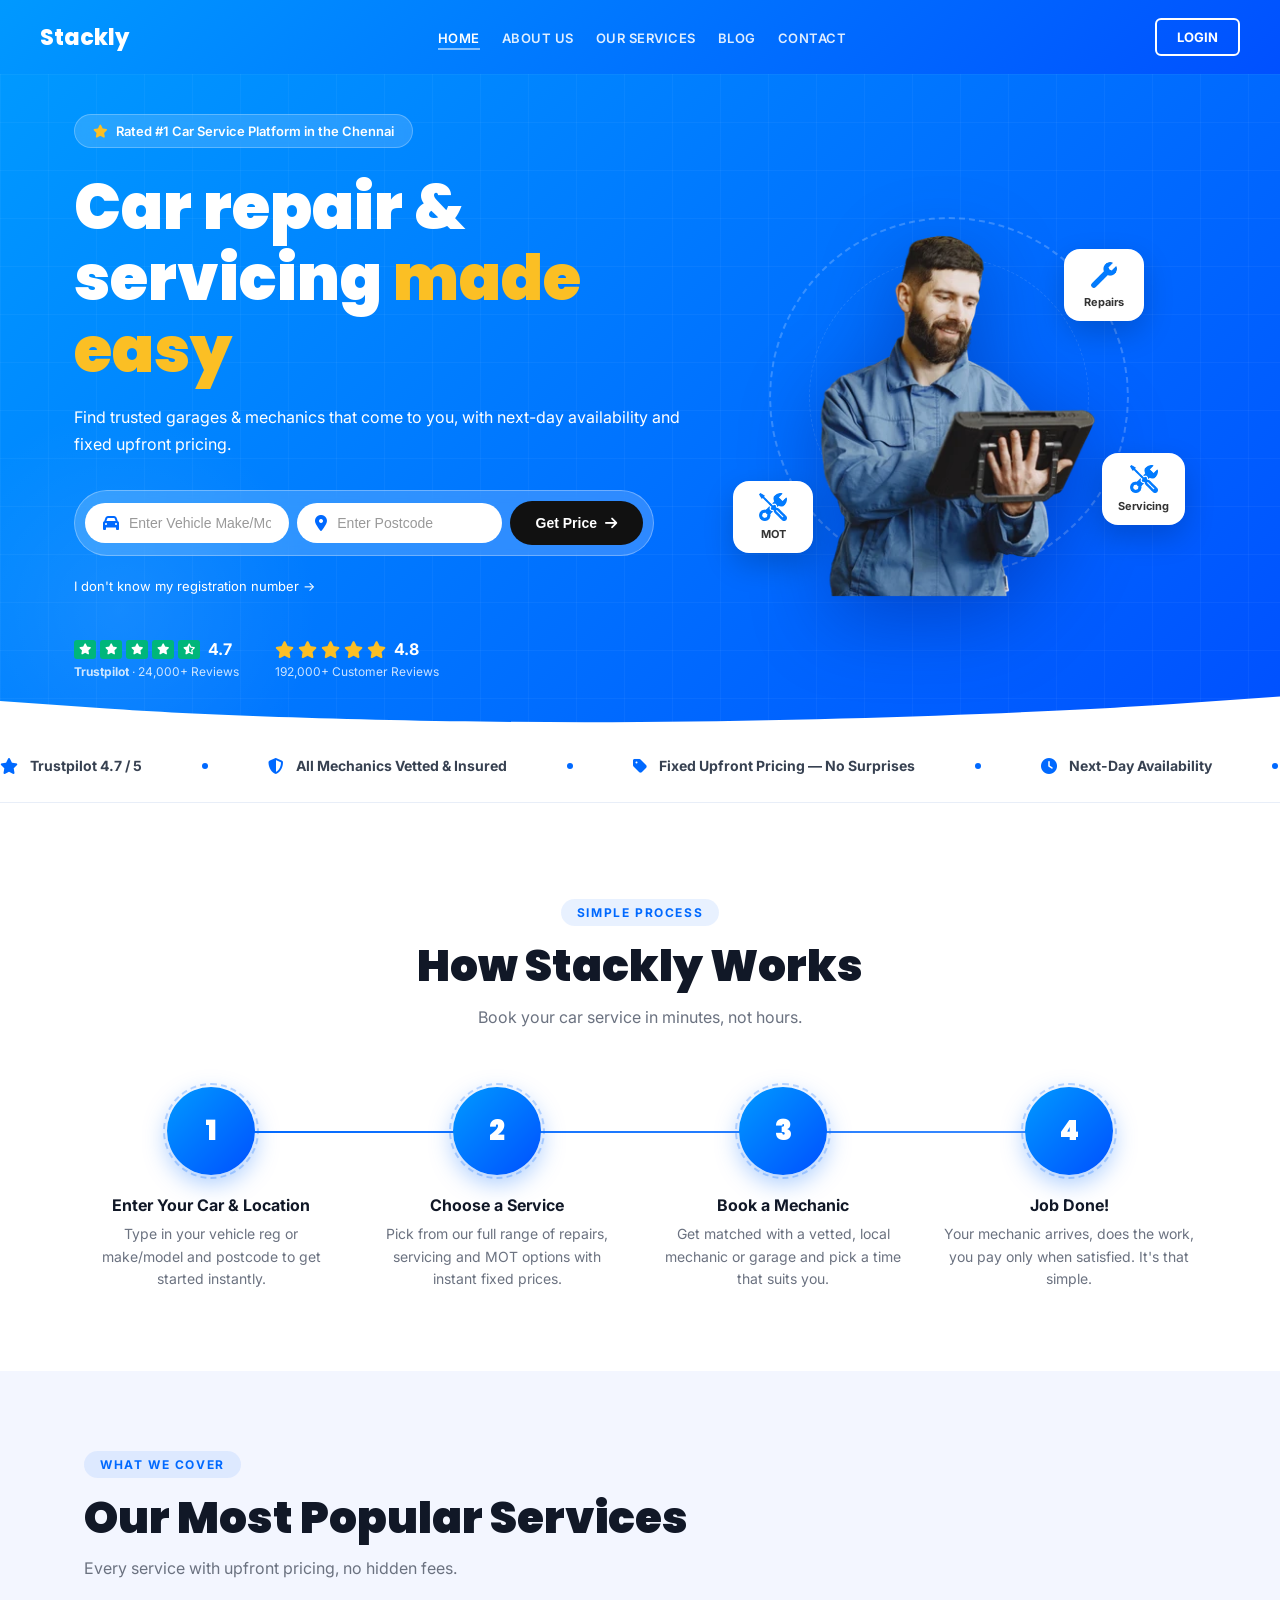
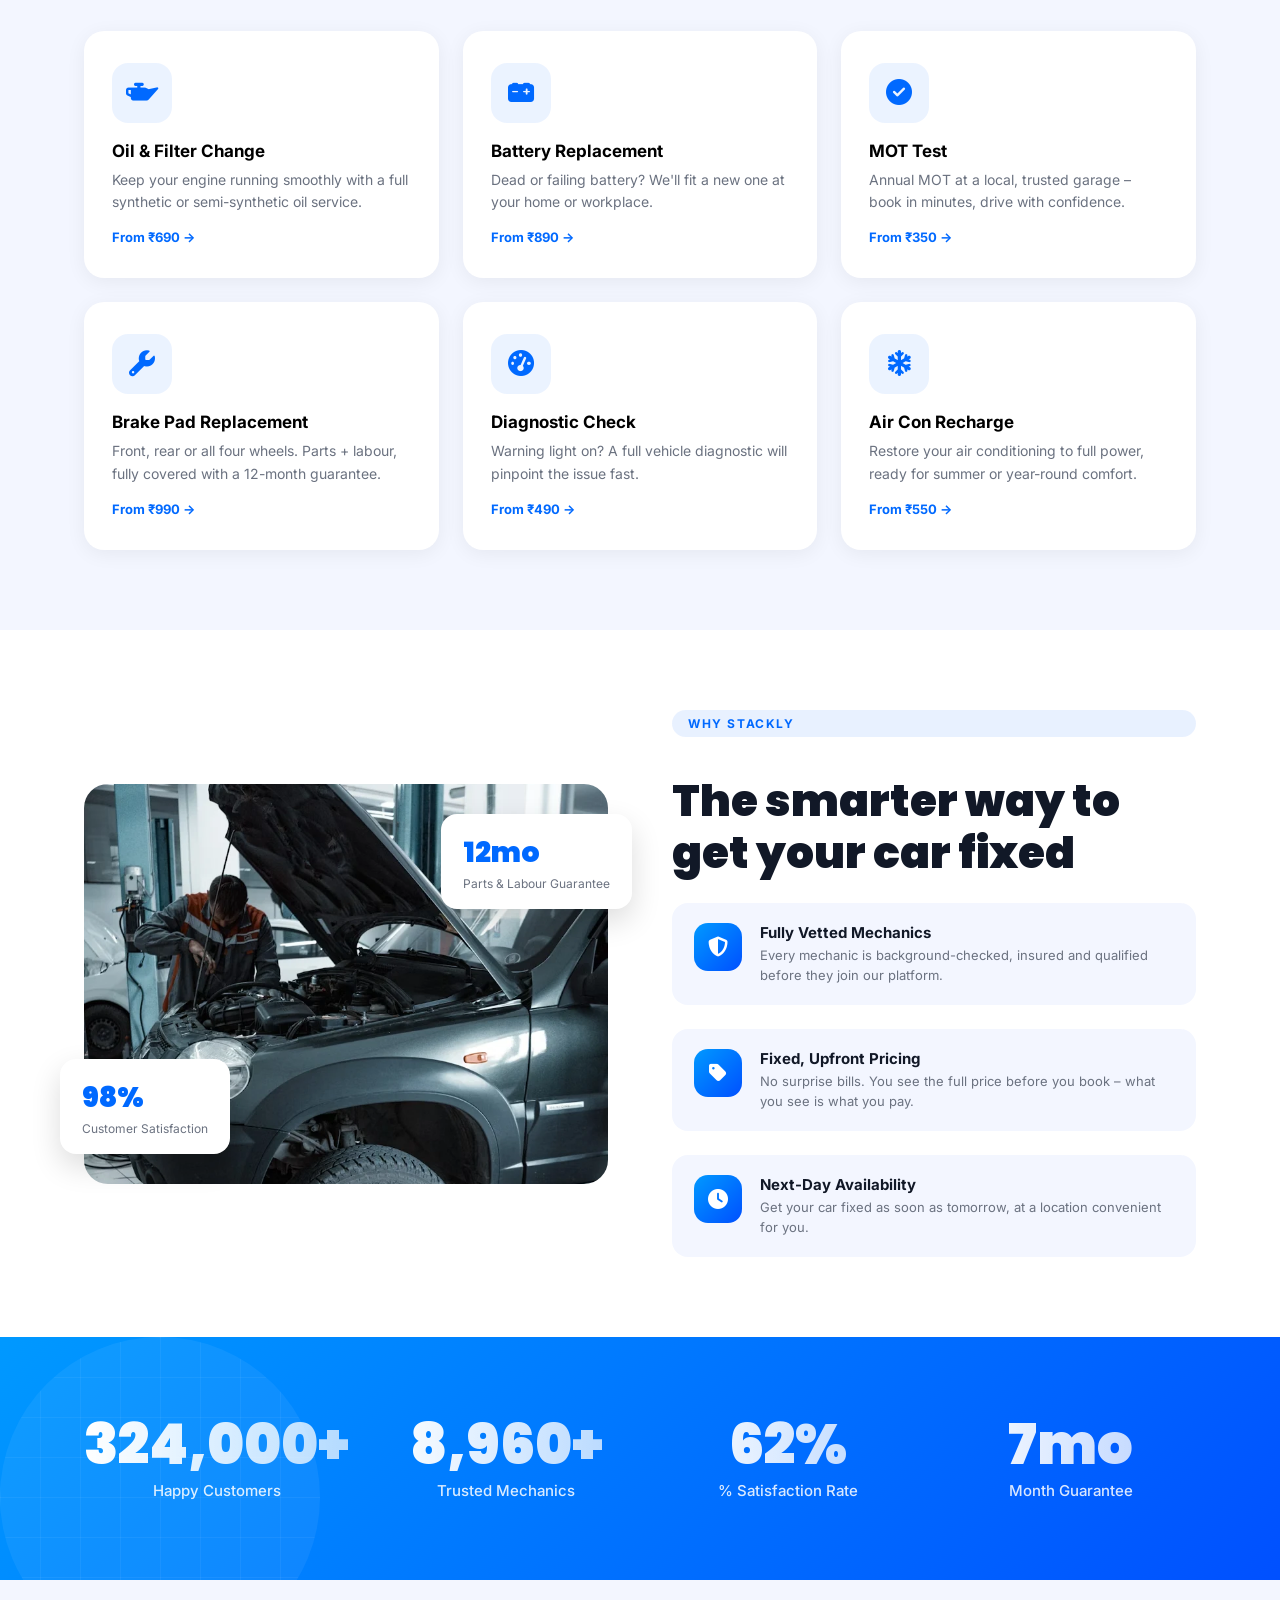
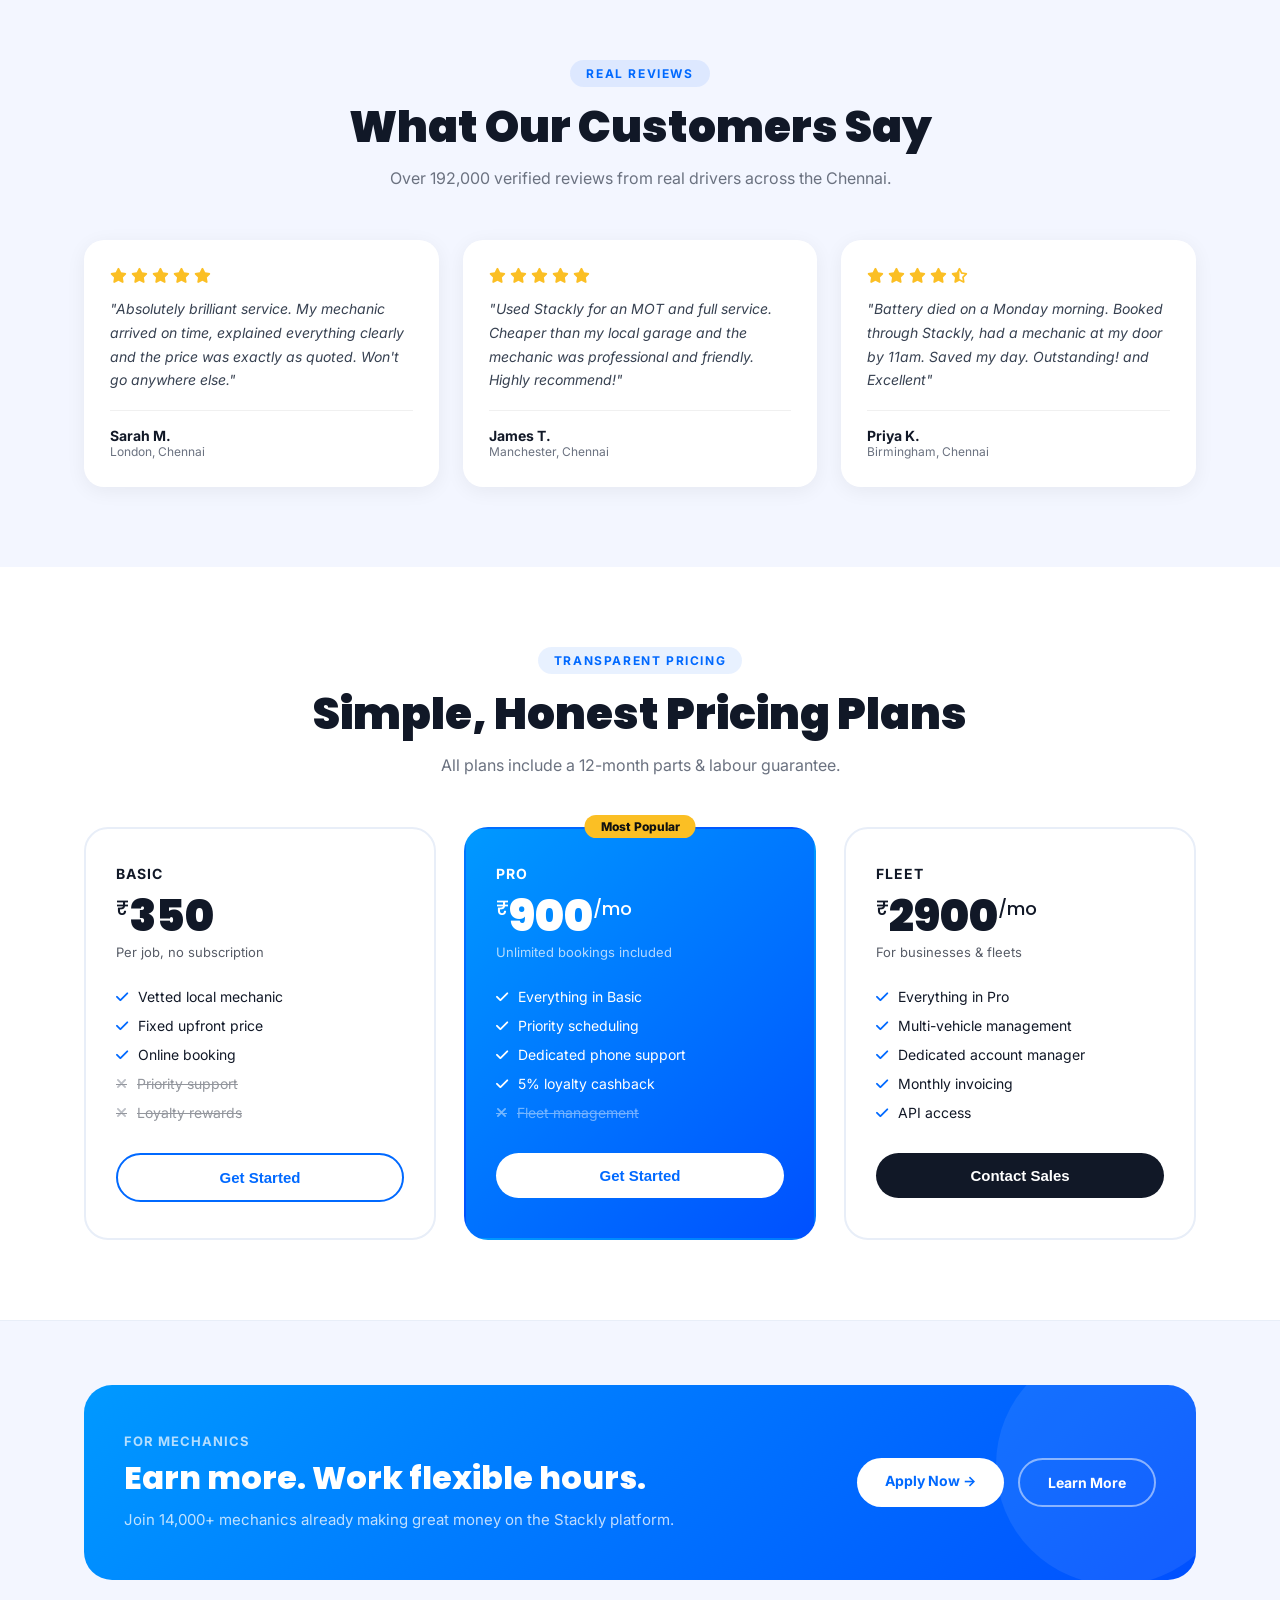
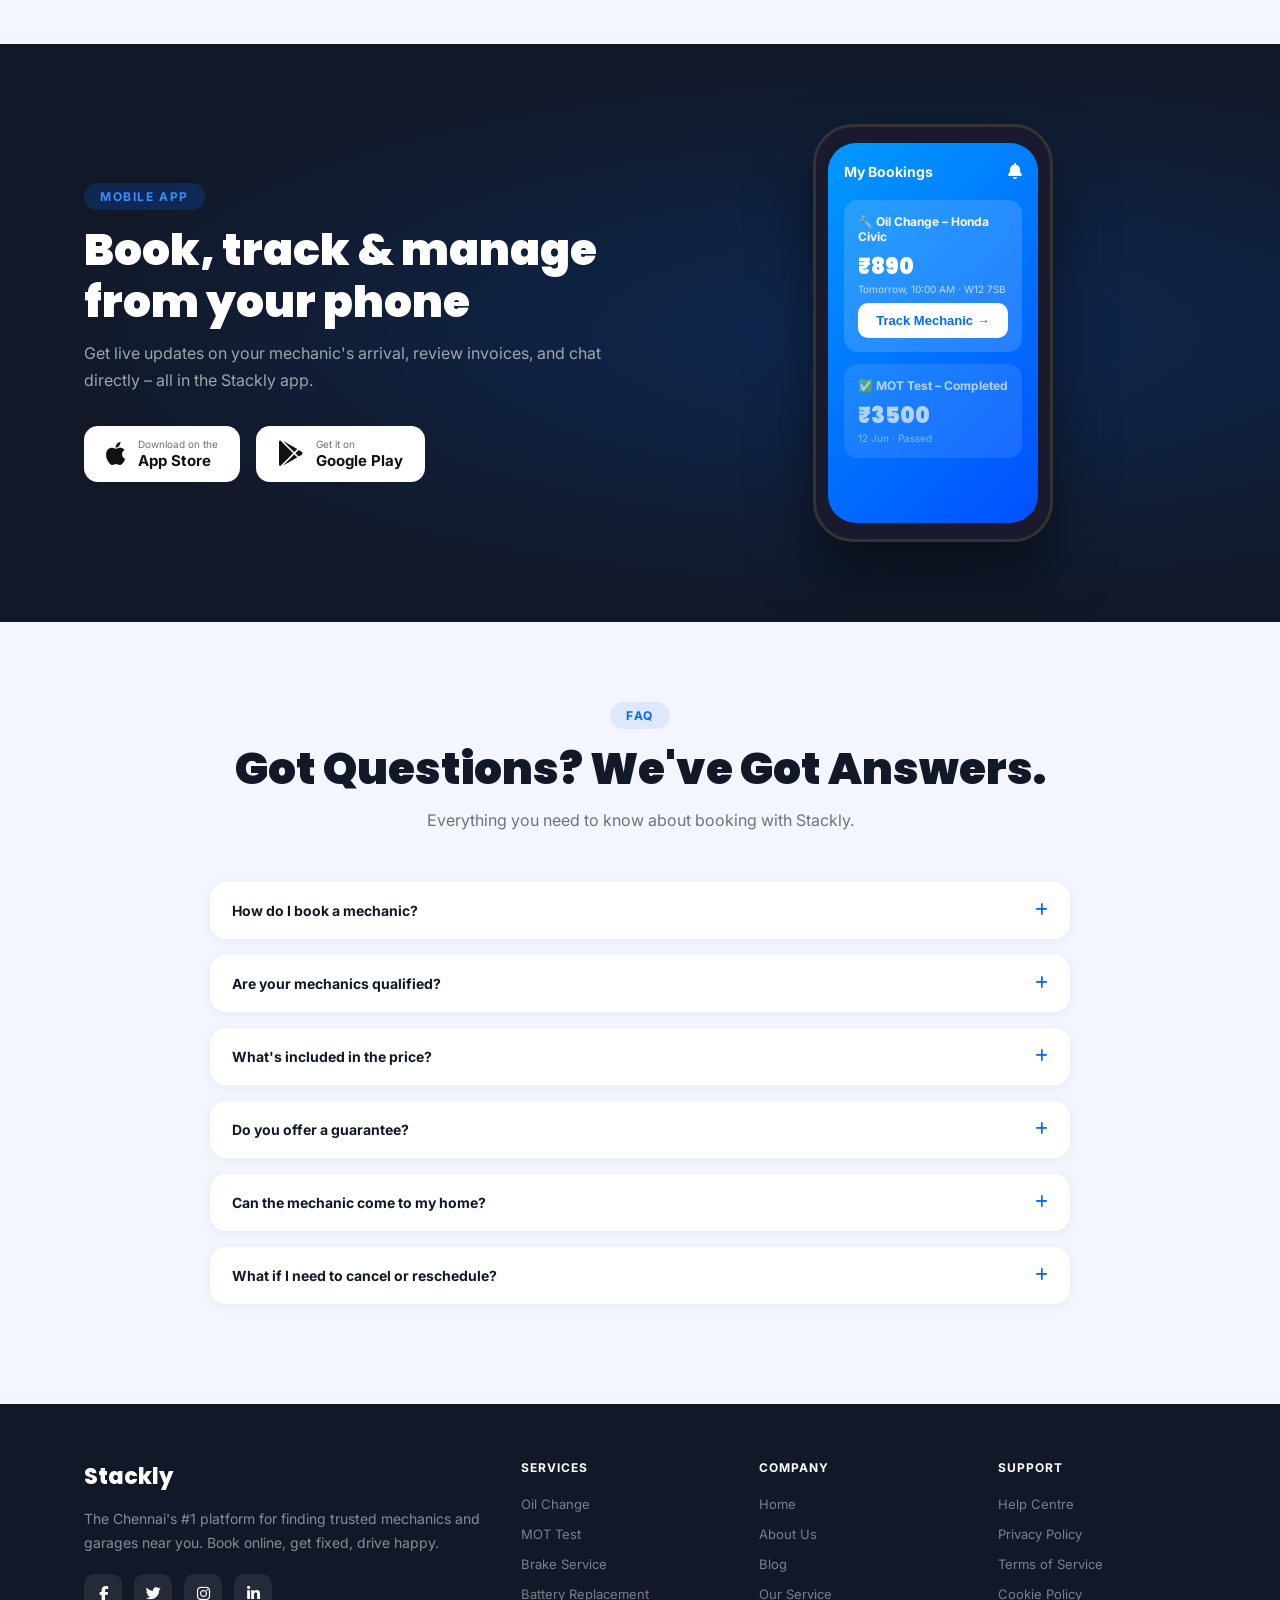
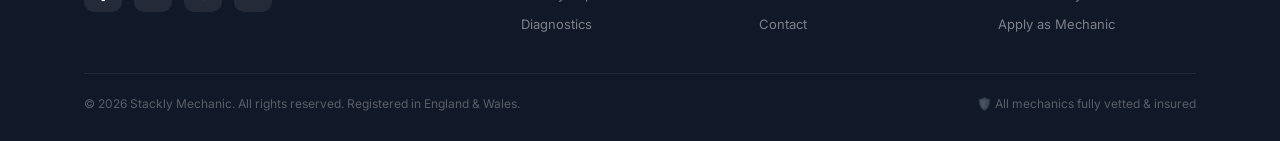
==== commit cdc7352b: "dashboard only pending" ====
--- a/index.html
+++ b/index.html
@@ -723,6 +723,7 @@
                 currentItem.classList.toggle('open');
             });
         });
+
     </script>
 </body>
 
--- a/style.css
+++ b/style.css
@@ -2093,4 +2093,4 @@
         .phone-screen {
             height: 260px;
         }
-    }+    }
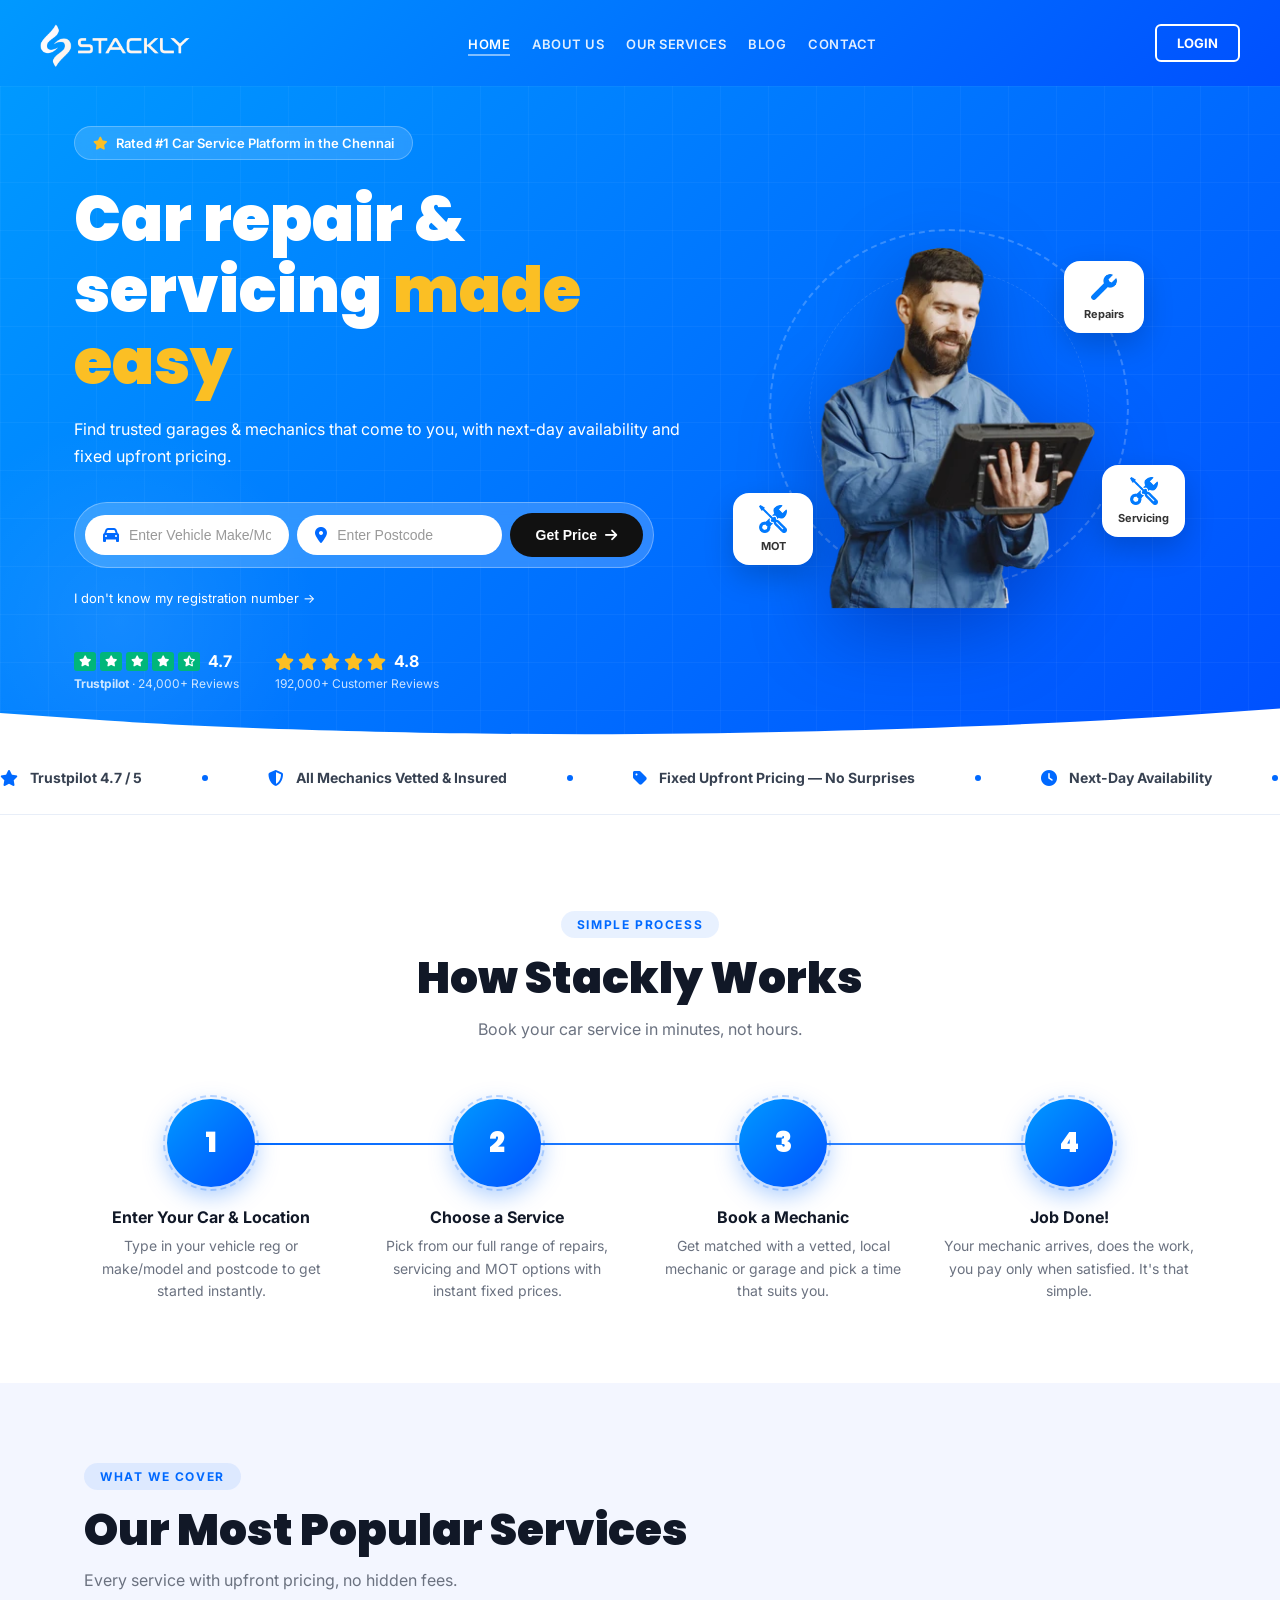
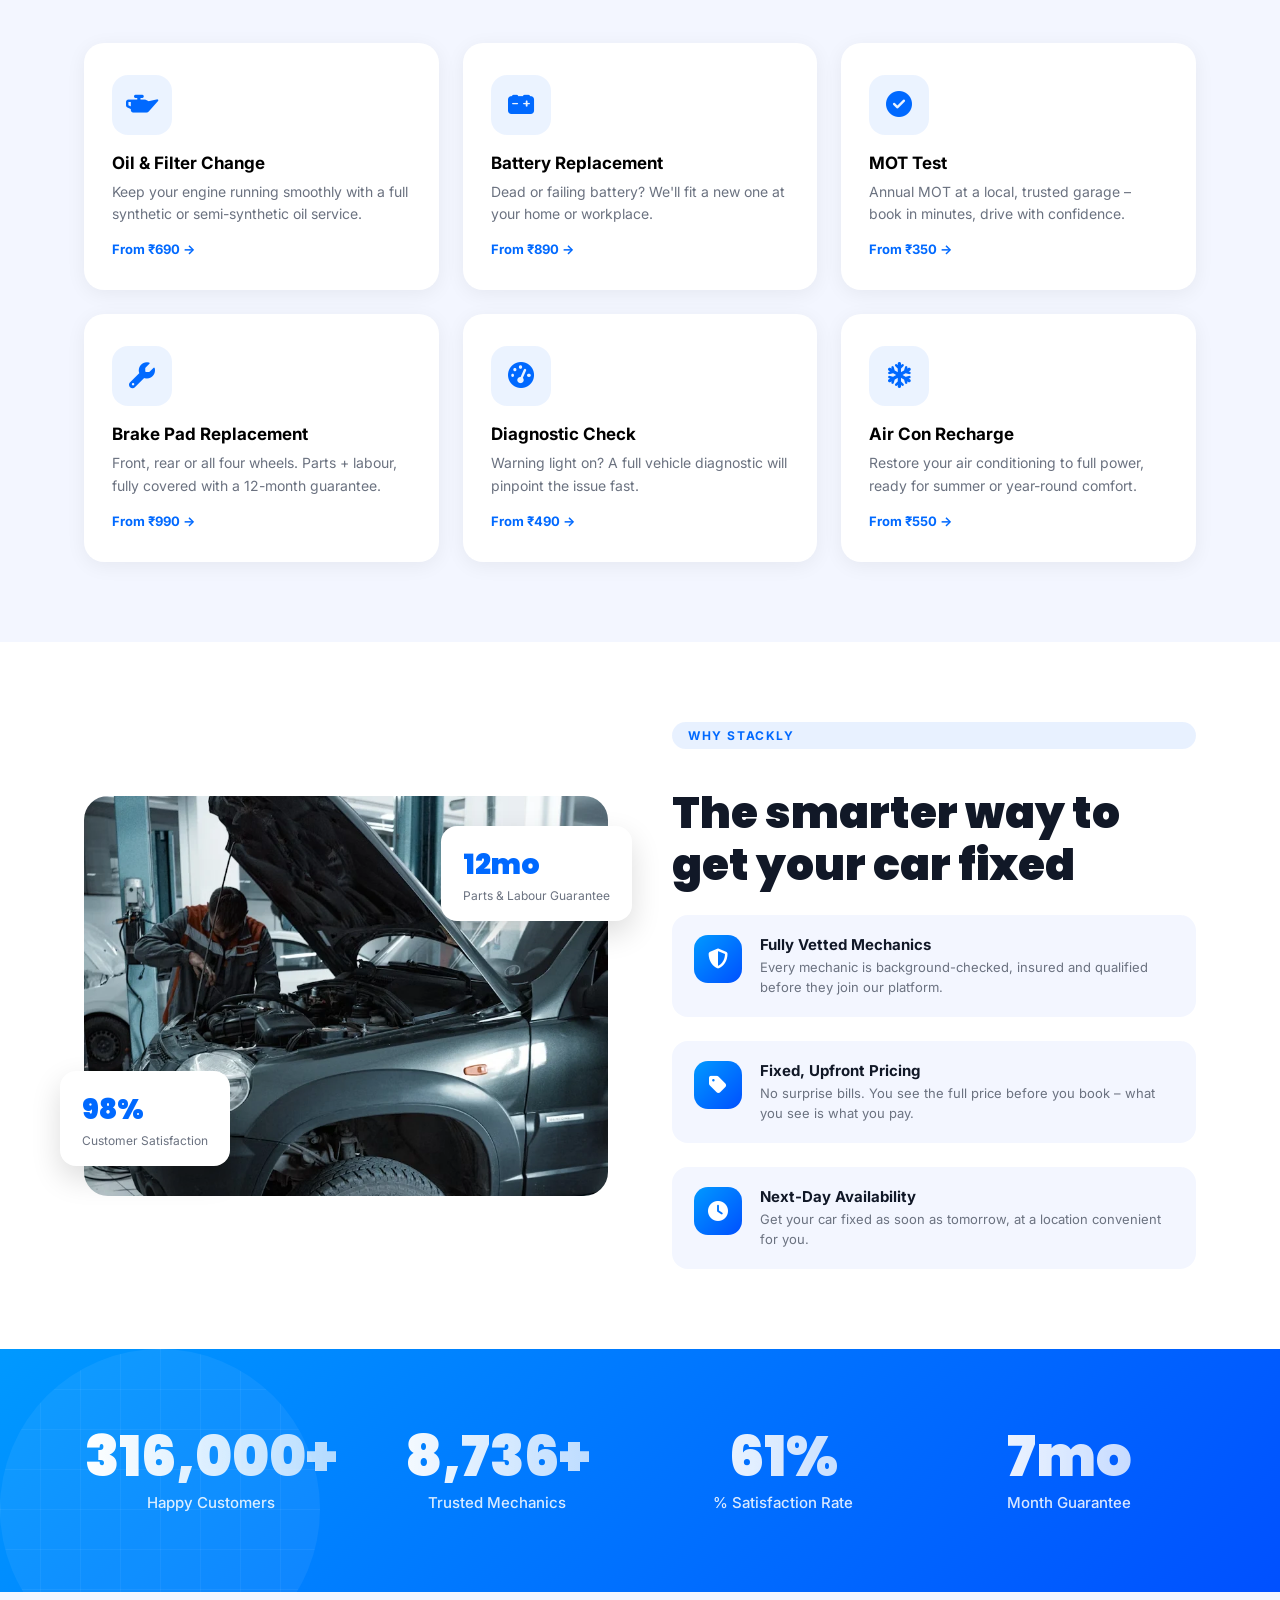
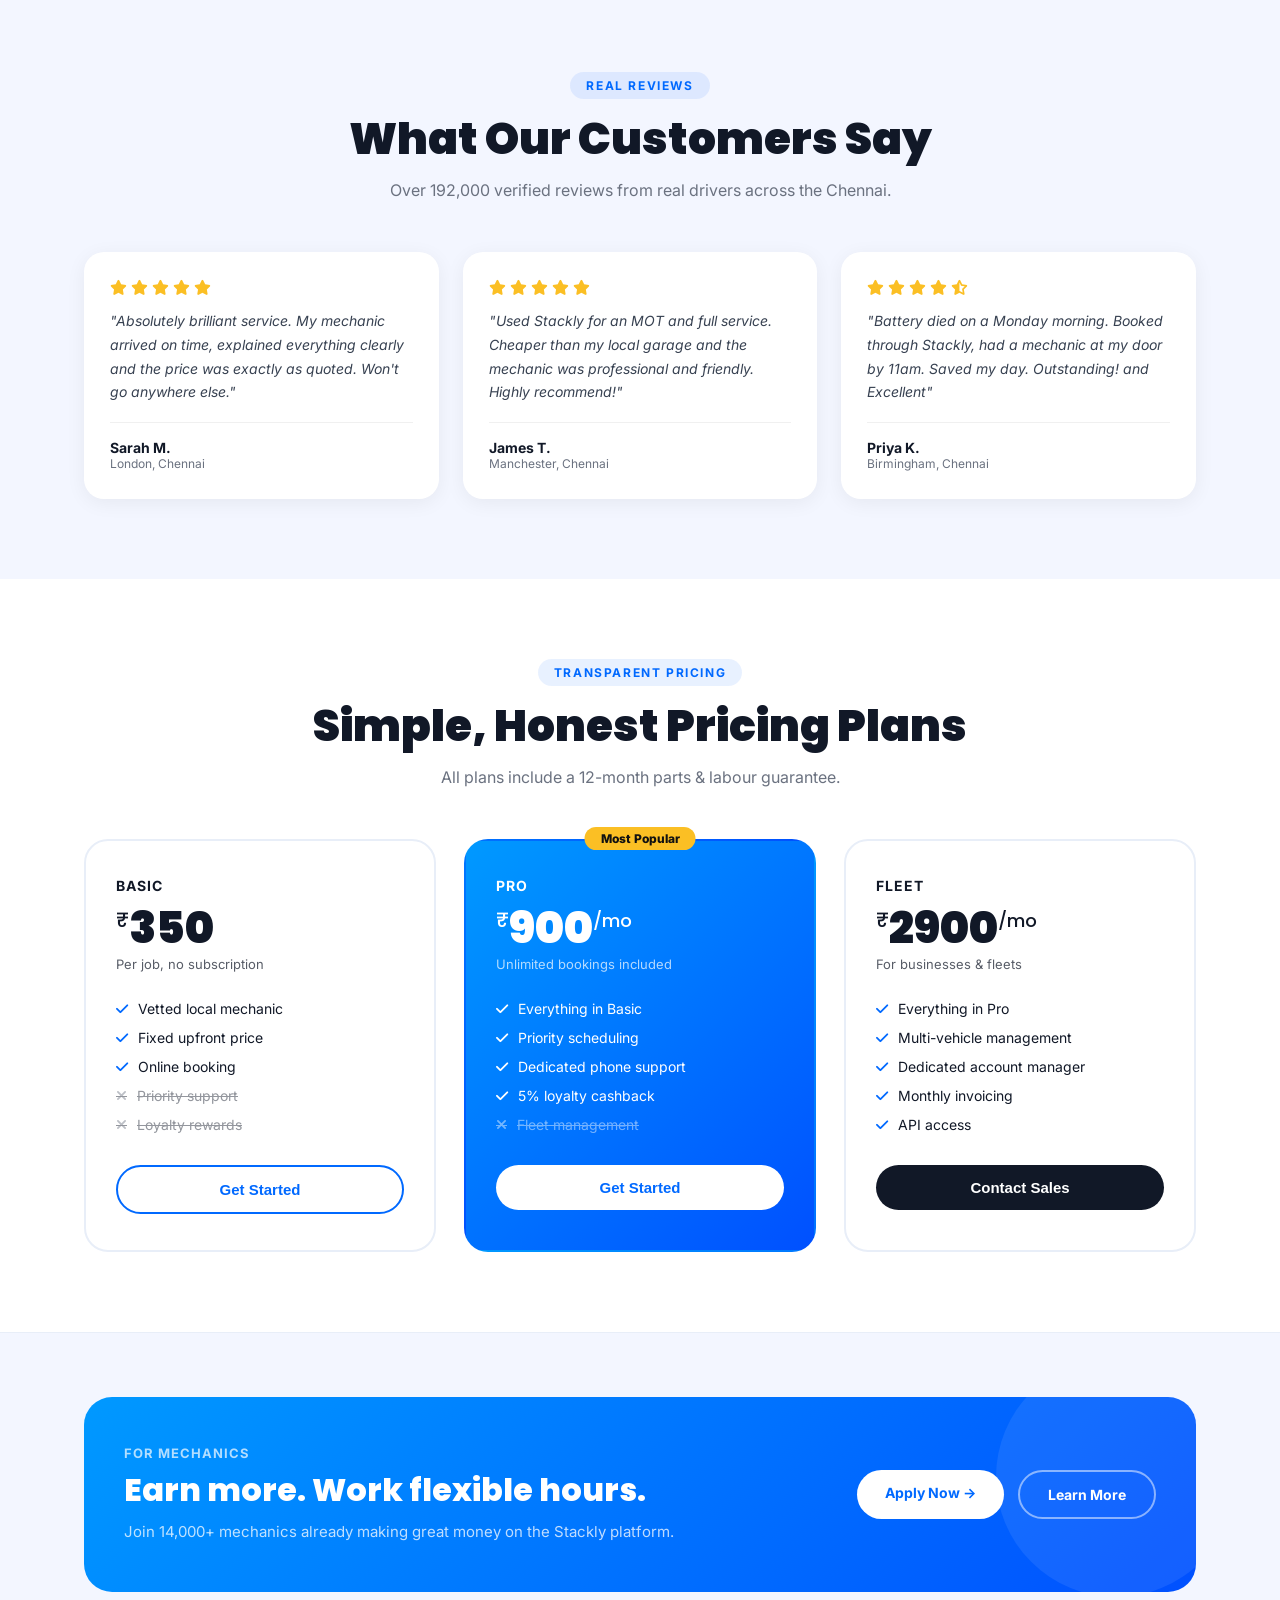
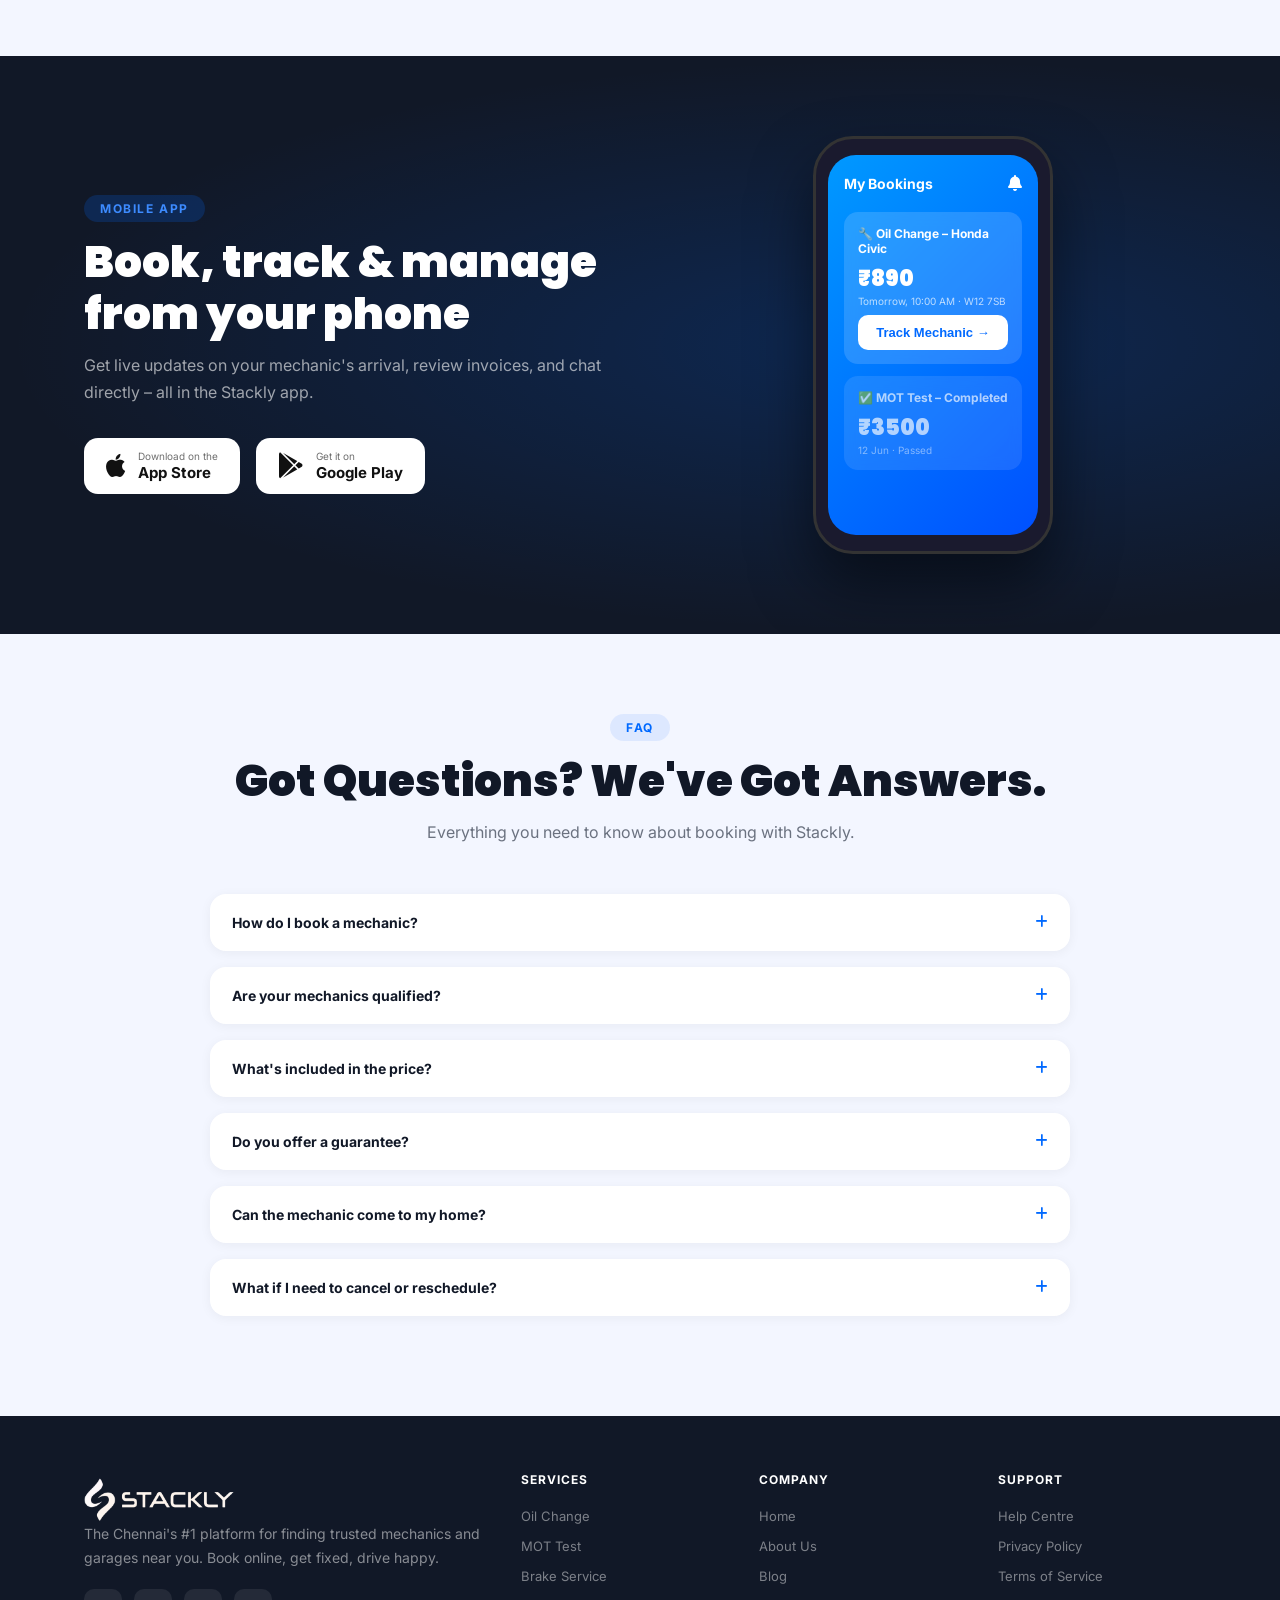
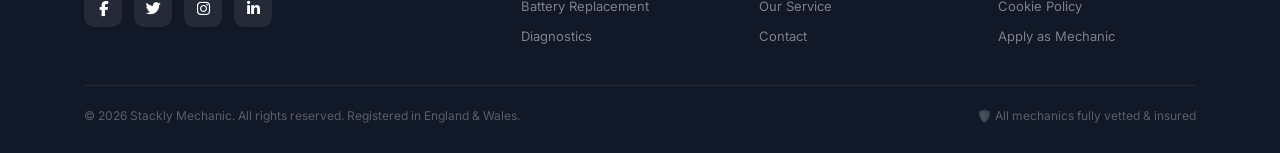
==== commit 916797b8: "all pages are completed" ====
--- a/index.html
+++ b/index.html
@@ -35,7 +35,9 @@
 ============================================================ -->
 <div class="site-header" id="siteHeader">
     <nav class="nav-inner">
-        <a href="./404.html" class="logo">Stackly</a>
+        <div class="logo-container">
+            <a href="./404.html" class="logo"><img src="./src/Untitled design-compressed (1).webp" alt=""></a>
+        </div>
         <ul class="nav-links">
             <li><a href="./index.html" class="active">Home</a></li>
             <li><a href="./About.html" >About Us</a></li>
@@ -603,7 +605,9 @@
         <div class="container">
             <div class="footer-grid">
                 <div>
-                    <a href="./index.html" class="footer-logo">Stackly</a>
+                   <div class="logo-container">
+            <a href="./404.html" class="logo"><img src="./src/Untitled design-compressed (1).webp" alt=""></a>
+        </div>   
                     <p class="footer-desc">The Chennai's #1 platform for finding trusted mechanics and garages near you. Book
                         online, get fixed, drive happy.</p>
                     <div class="footer-socials">
--- a/style.css
+++ b/style.css
@@ -2094,3 +2094,12 @@
             height: 260px;
         }
     }
+.logo-container{
+    width: 150px;
+    height: 50px;
+}
+.logo-container img{
+    width: 100%;
+    height: 100%;
+        object-fit: cover;
+}
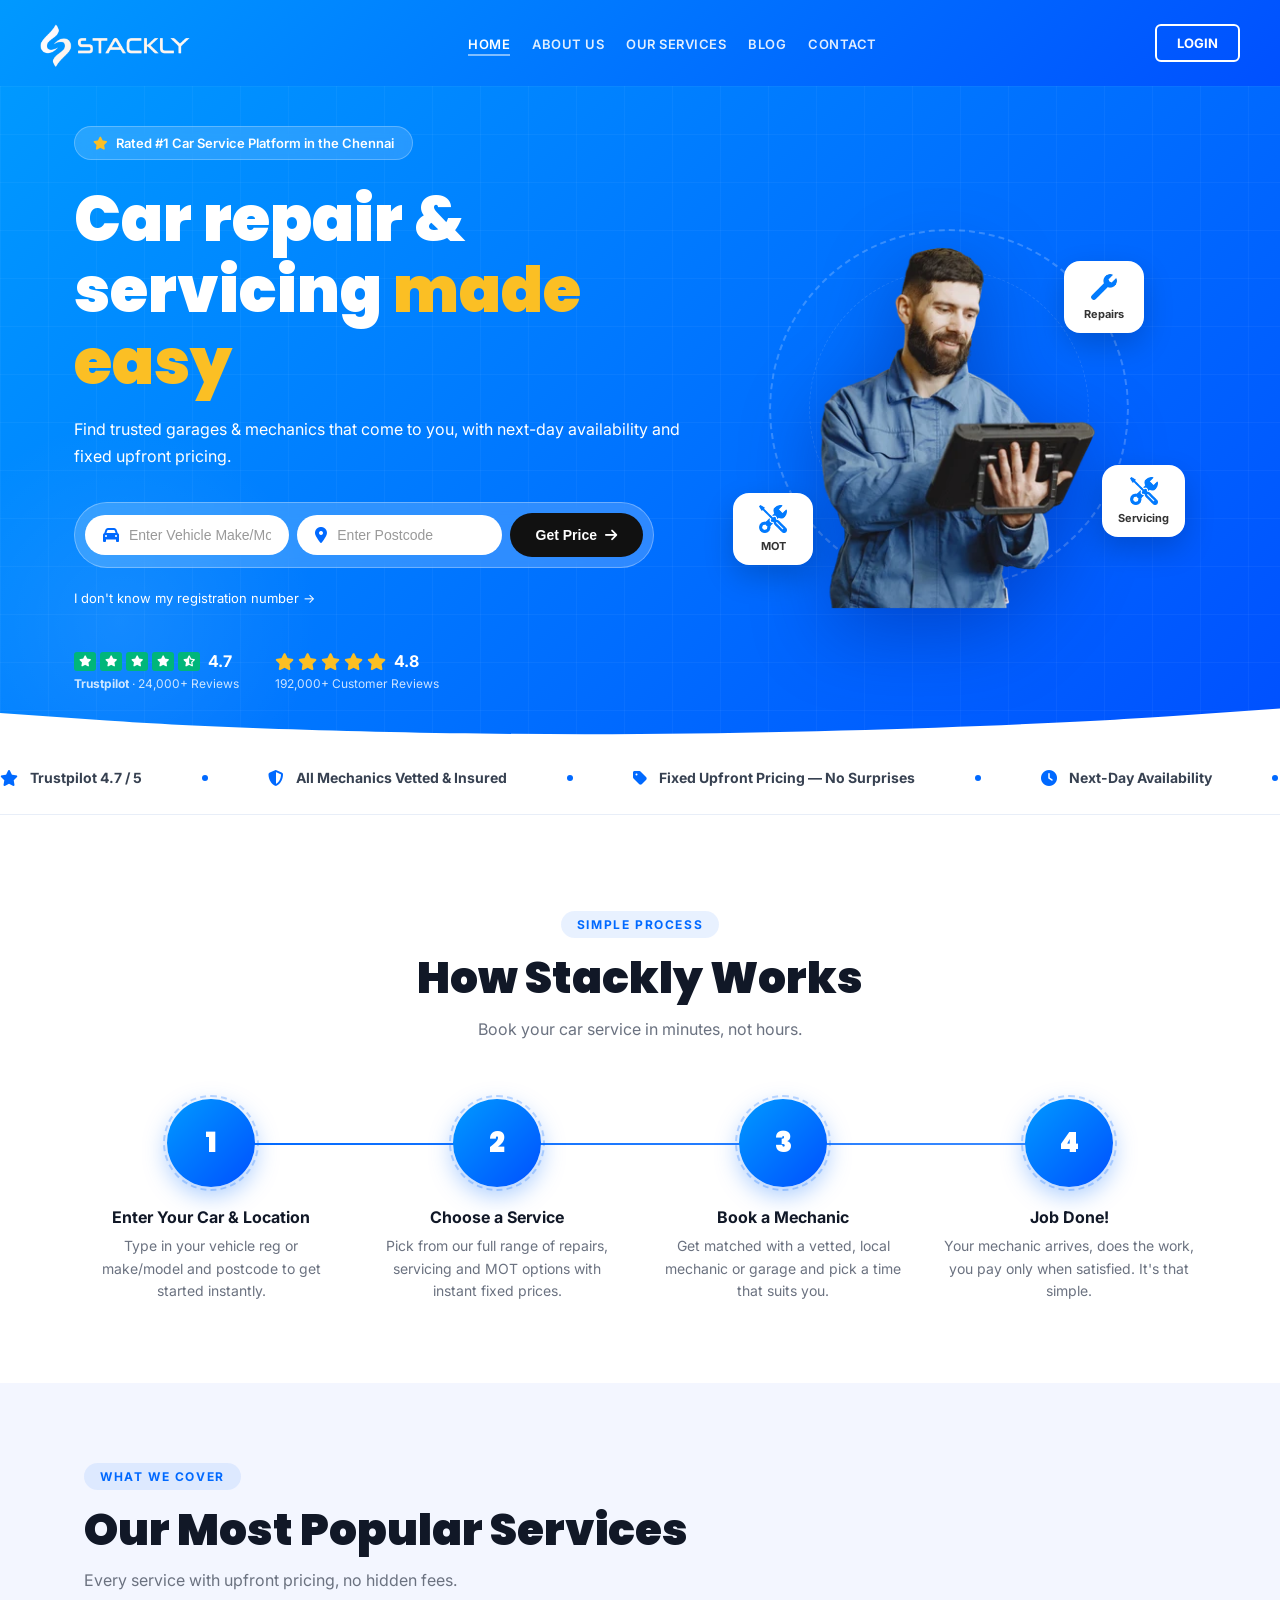
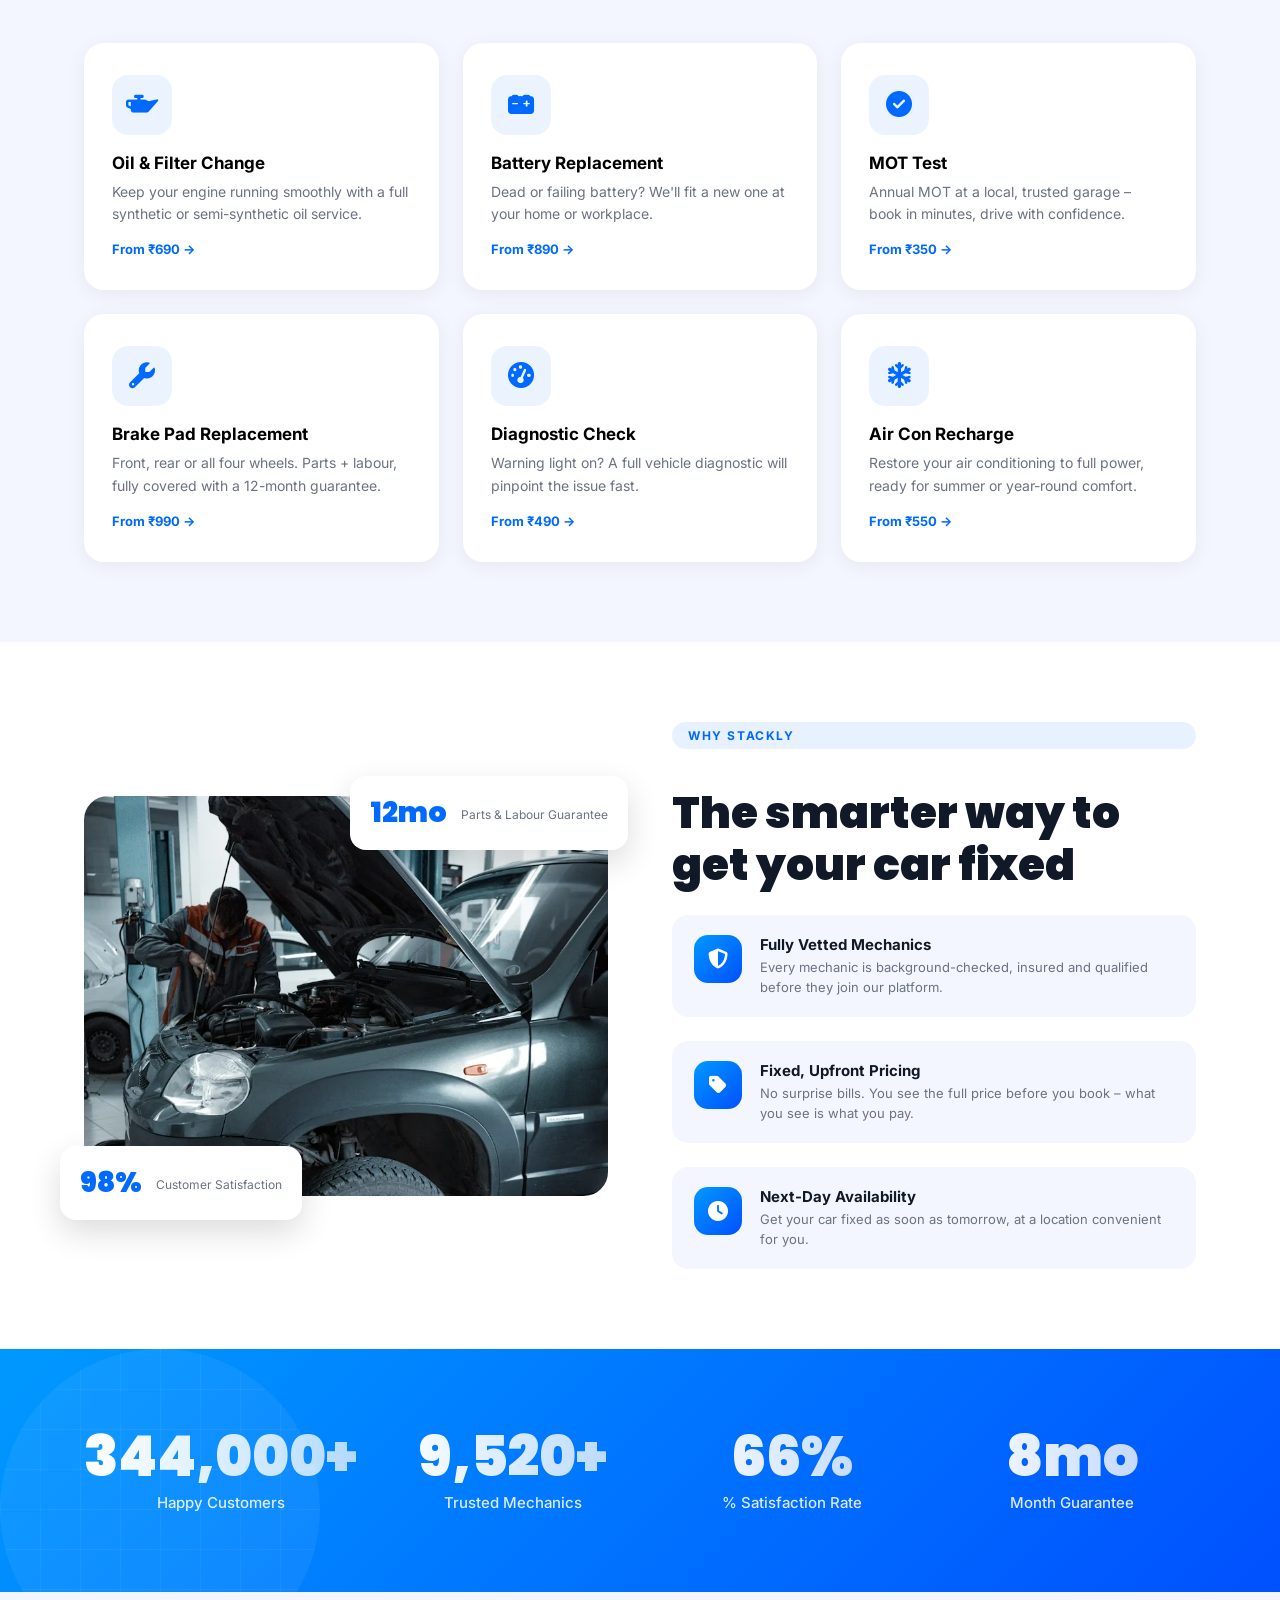
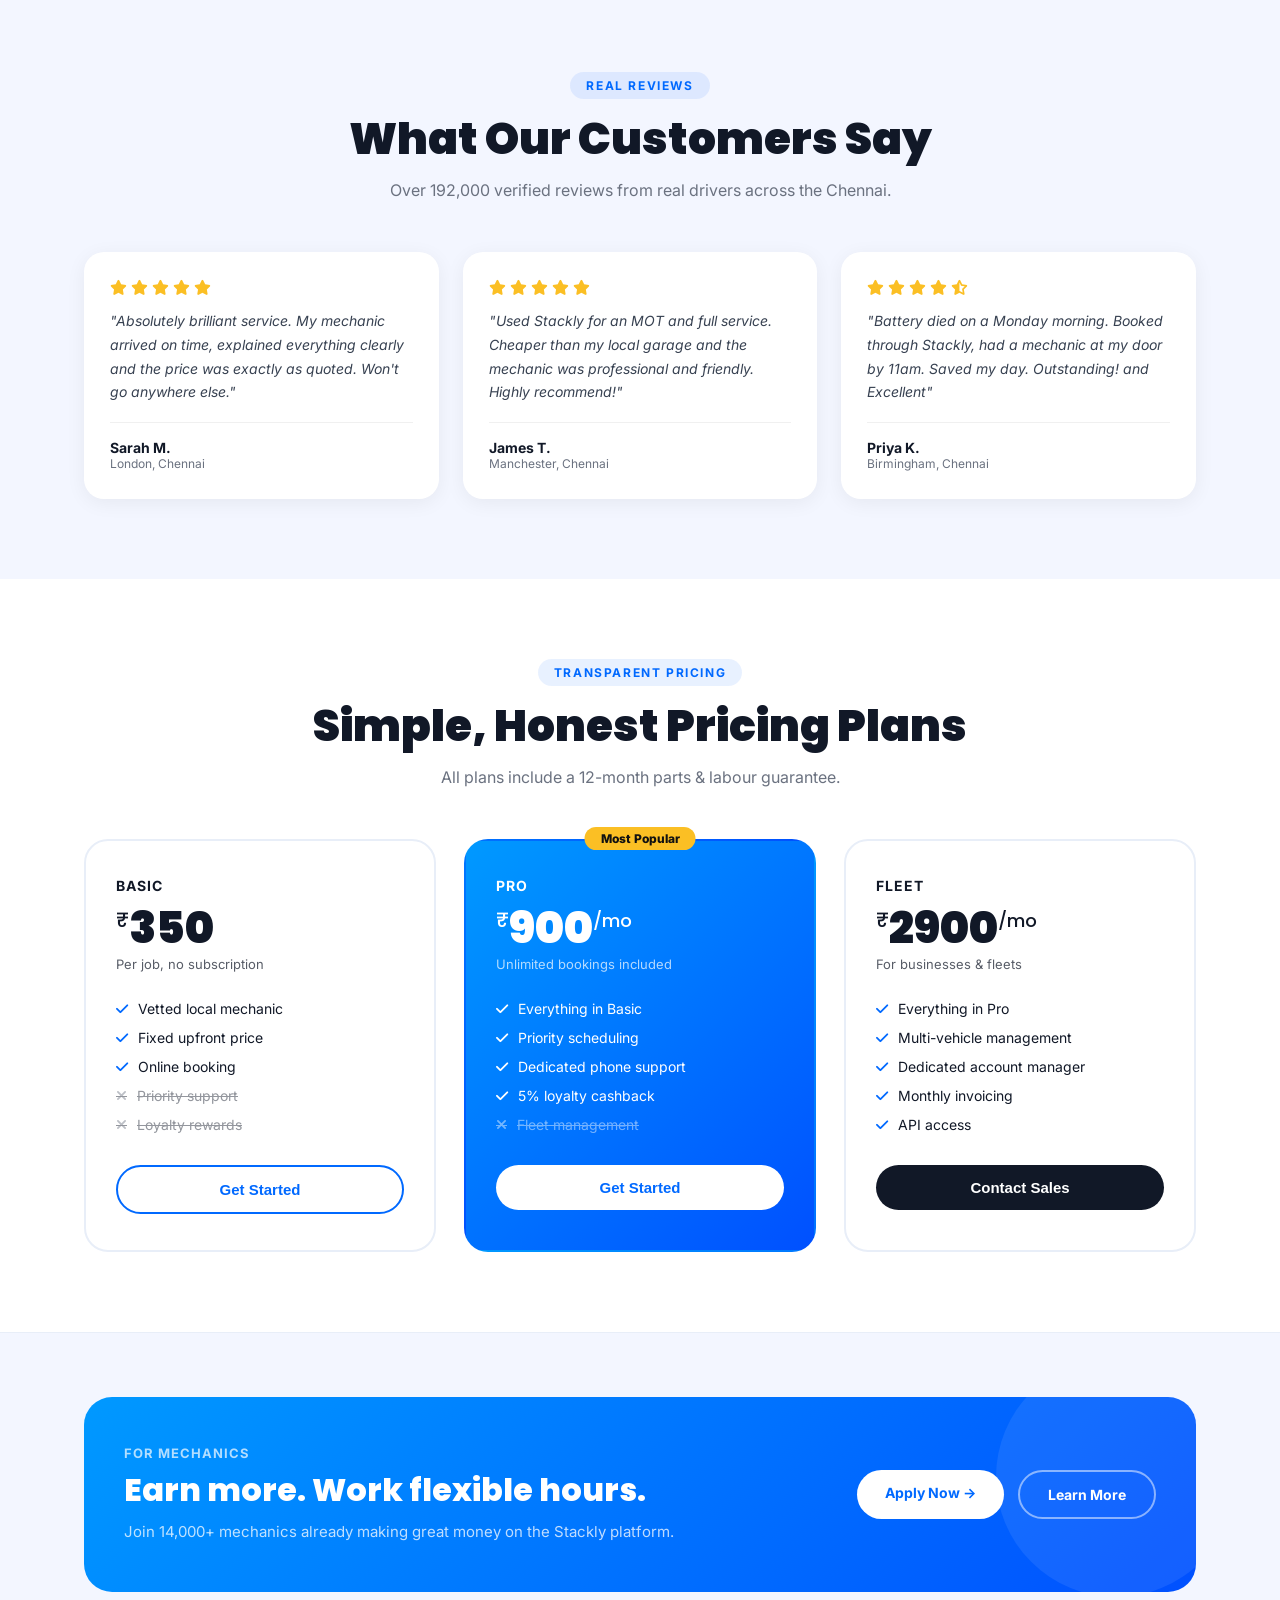
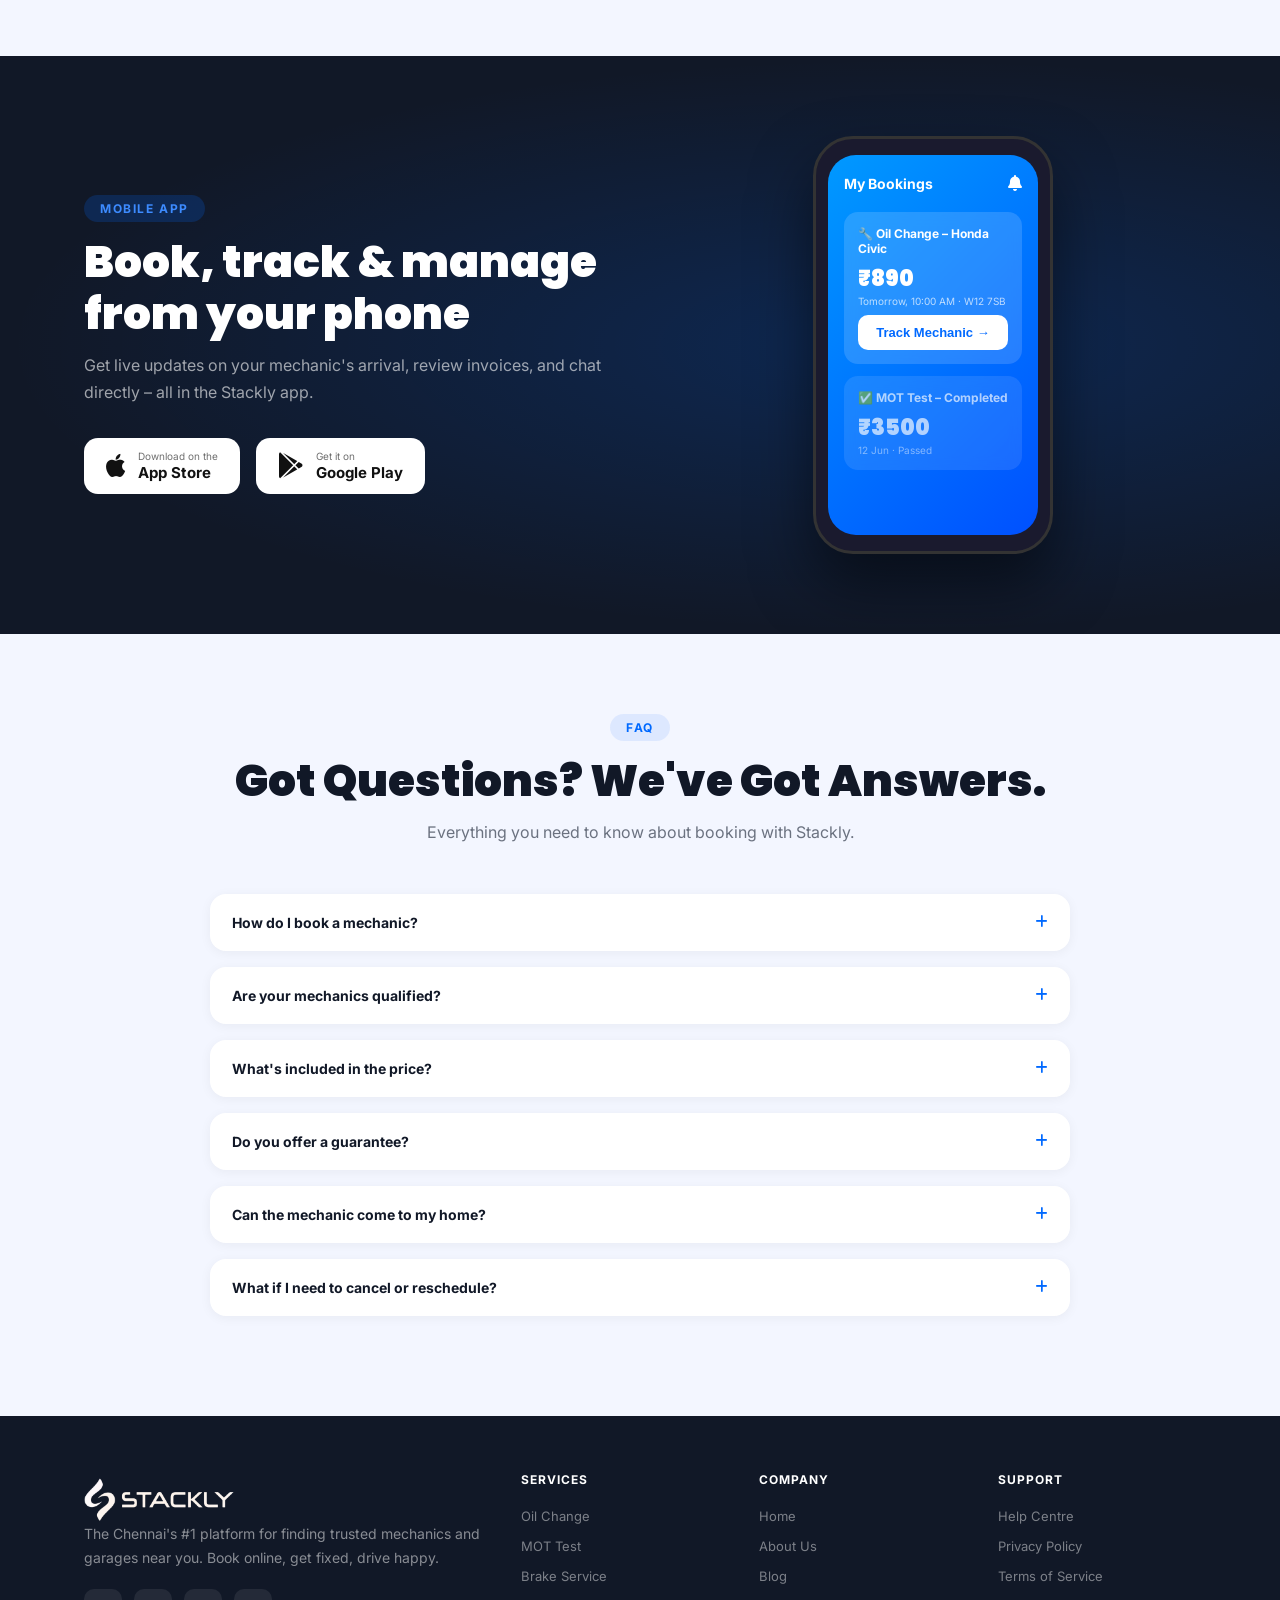
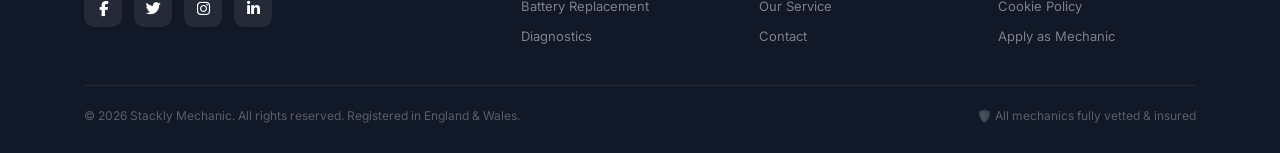
==== commit 9c5815c1: "bugs fixed" ====
--- a/index.html
+++ b/index.html
@@ -36,7 +36,7 @@
 <div class="site-header" id="siteHeader">
     <nav class="nav-inner">
         <div class="logo-container">
-            <a href="./404.html" class="logo"><img src="./src/Untitled design-compressed (1).webp" alt=""></a>
+            <a href="./index.html" class="logo"><img src="./src/Untitled design-compressed (1).webp" alt=""></a>
         </div>
         <ul class="nav-links">
             <li><a href="./index.html" class="active">Home</a></li>
@@ -606,7 +606,7 @@
             <div class="footer-grid">
                 <div>
                    <div class="logo-container">
-            <a href="./404.html" class="logo"><img src="./src/Untitled design-compressed (1).webp" alt=""></a>
+            <a href="./index.html" class="logo"><img src="./src/Untitled design-compressed (1).webp" alt=""></a>
         </div>   
                     <p class="footer-desc">The Chennai's #1 platform for finding trusted mechanics and garages near you. Book
                         online, get fixed, drive happy.</p>
--- a/style.css
+++ b/style.css
@@ -990,10 +990,14 @@
 
     .trust-stat {
         position: absolute;
-        background: #fff;
-        border-radius: 16px;
-        padding: 18px 22px;
-        box-shadow: 0 12px 30px rgba(0, 0, 0, .14);
+    background: #fff;
+    border-radius: 16px;
+    padding: 16px 20px;
+    box-shadow: 0 12px 32px rgba(0, 0, 0, .14);
+    display: flex;
+    align-items: center;
+    gap: 14px;
+    z-index: 2;
     }
 
     .trust-stat .num {
@@ -1010,14 +1014,14 @@
     }
 
     .ts1 {
-        bottom: 30px;
-        left: -24px;
+        bottom: -24px;
+    left: -24px;
         animation: badgePop .6s 1s ease both;
     }
 
     .ts2 {
-        top: 30px;
-        right: -24px;
+         top: -20px;
+    right: -20px;
         animation: badgePop .6s 1.2s ease both;
     }
 
@@ -1754,13 +1758,14 @@
         }
 
         .trust-visual {
+            margin-bottom: 16px;
             height: 260px;
         }
 
         .ts1,
         .ts2 {
-            position: static;
-            margin-top: 12px;
+             position: absolute;
+            margin-top: 16px;
         }
 
         .stats-grid {
--- a/about.css
+++ b/about.css
@@ -1810,7 +1810,7 @@
 
     .sc-left,
     .sc-right {
-        position: static;
+        position: absolute;
         margin-top: 16px;
     }
 
